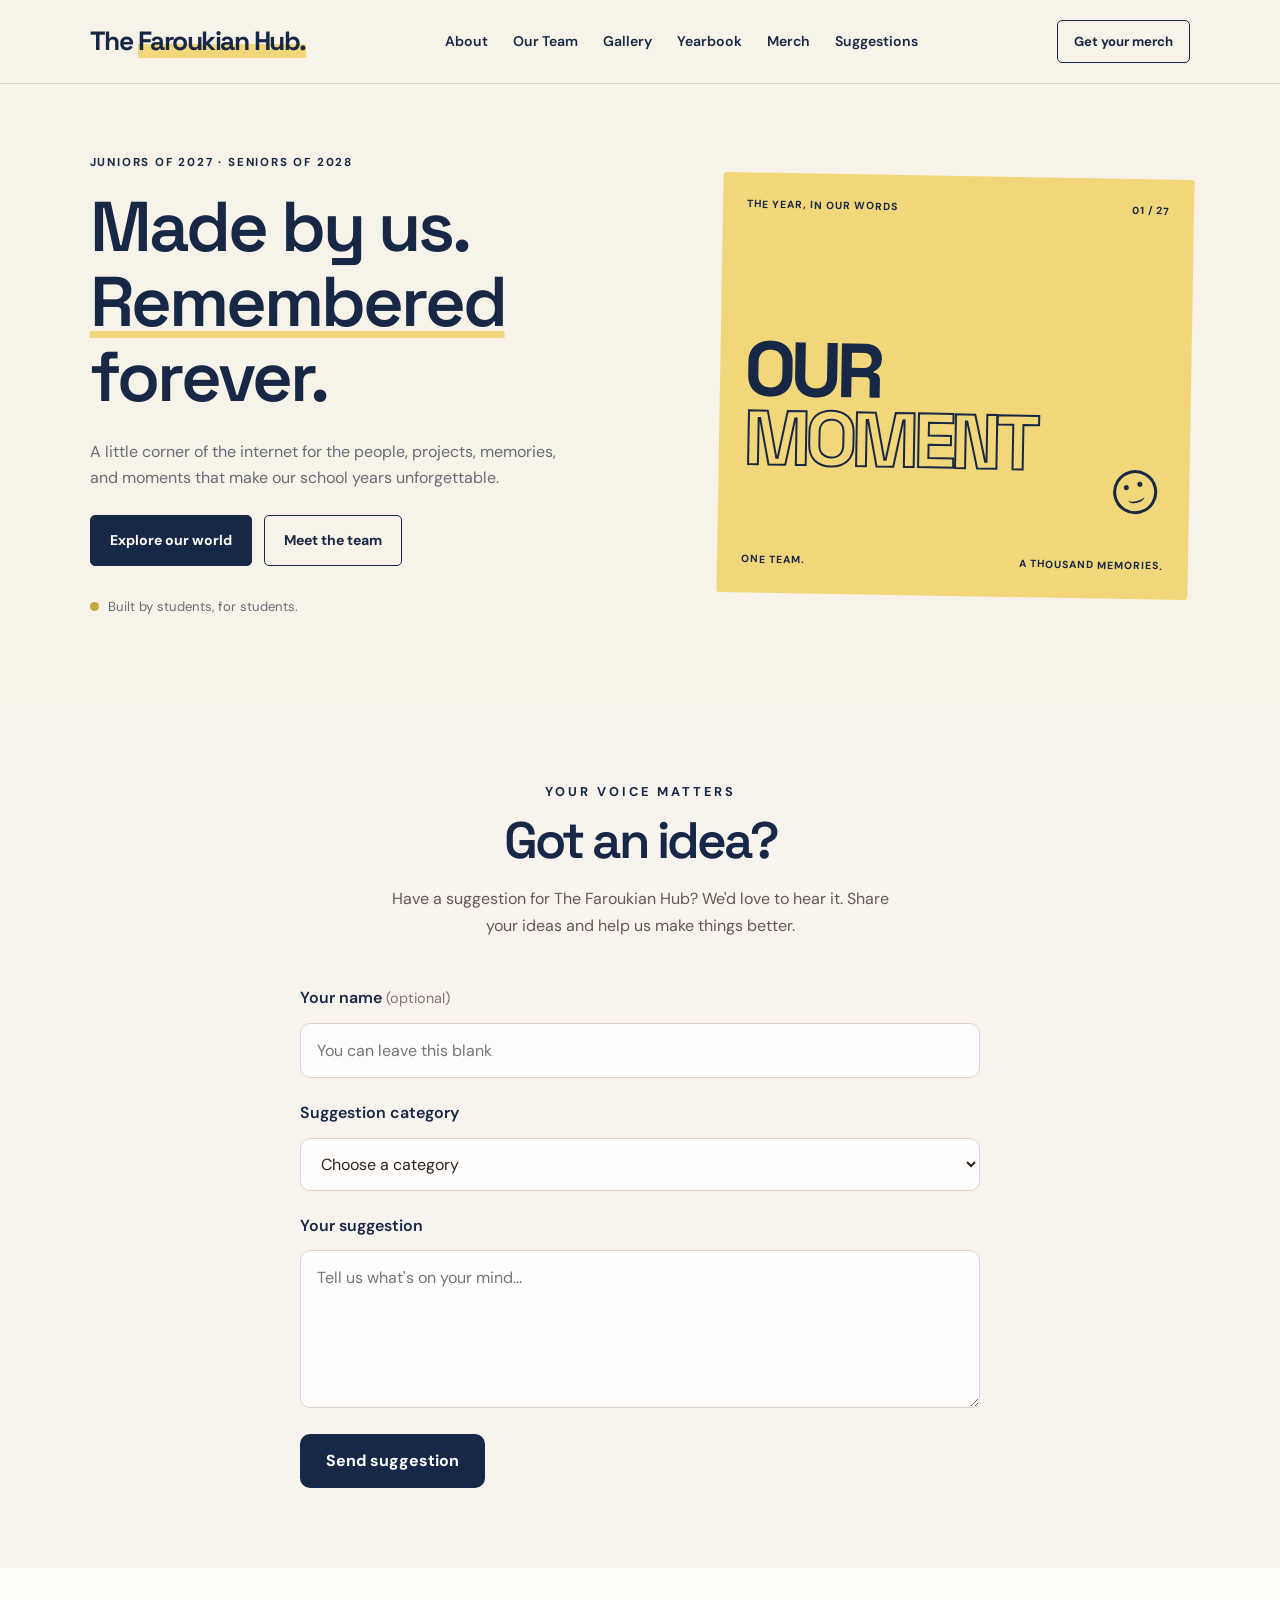
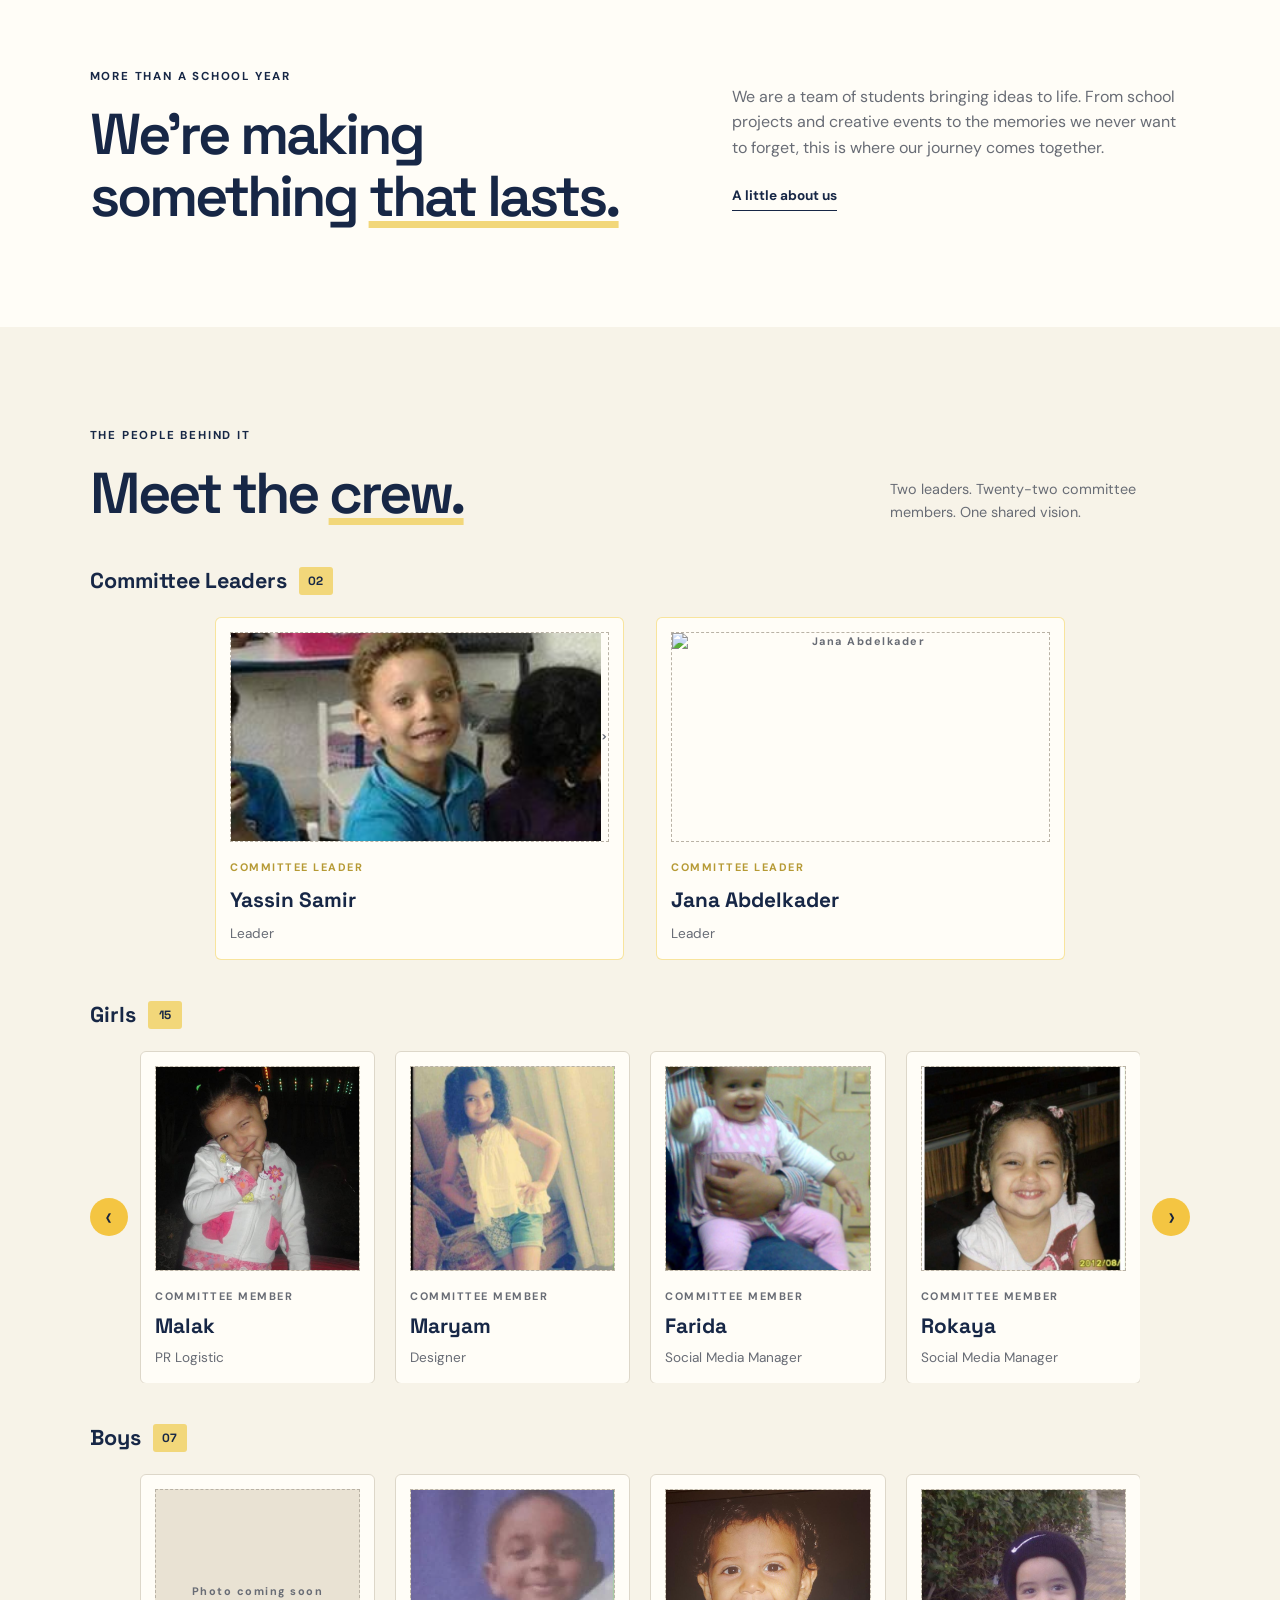
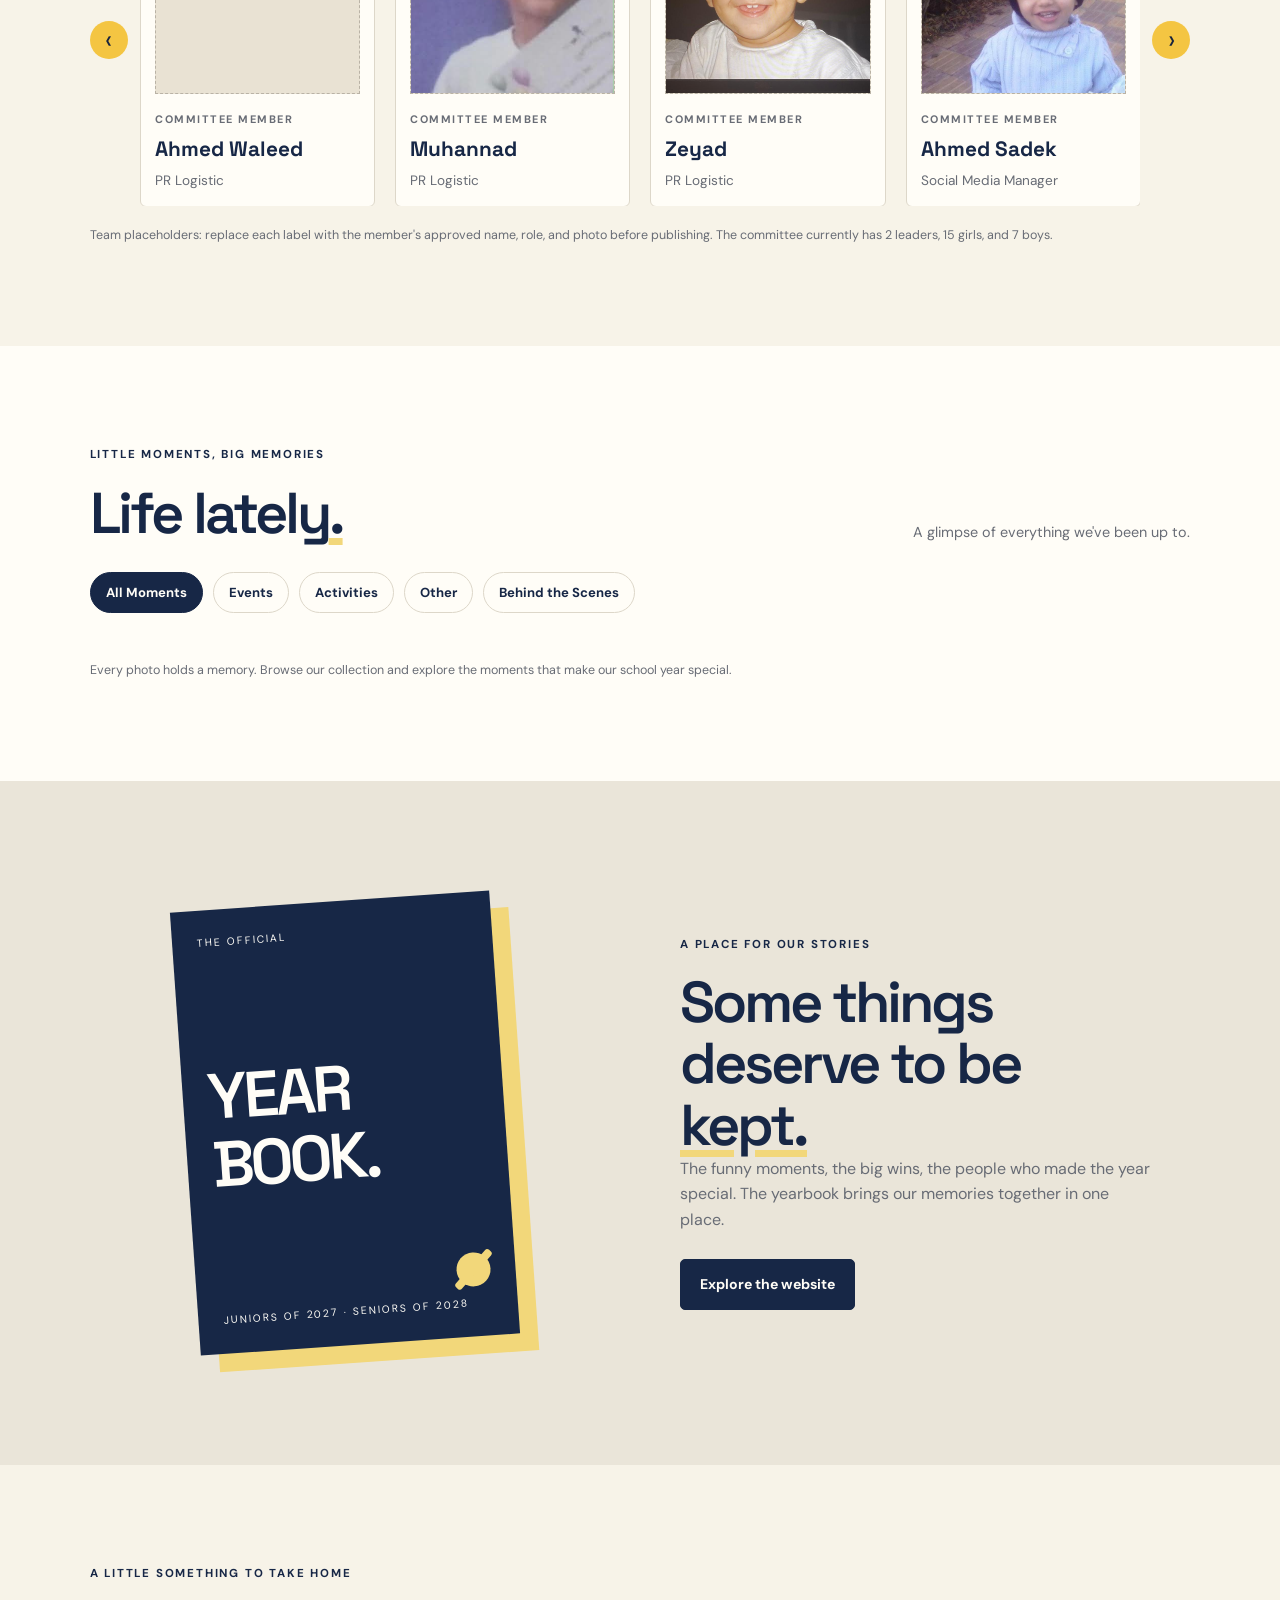
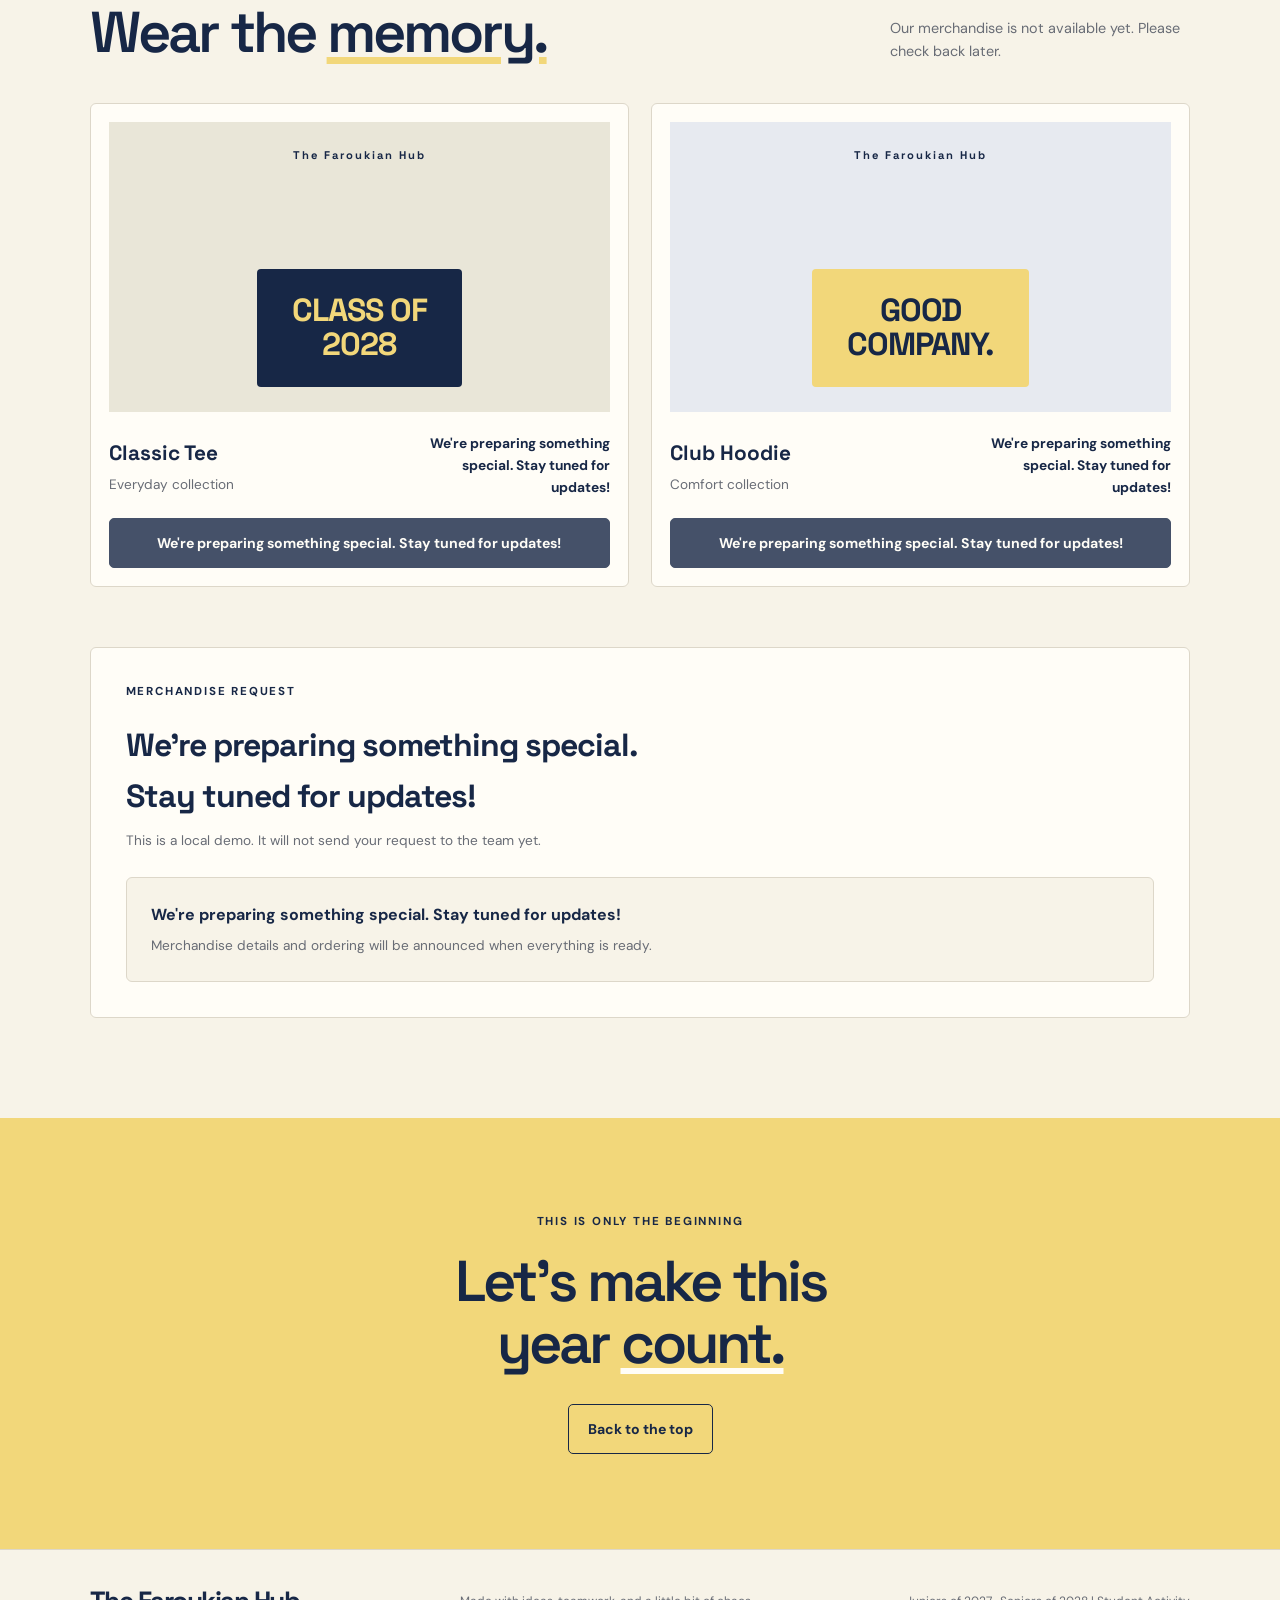
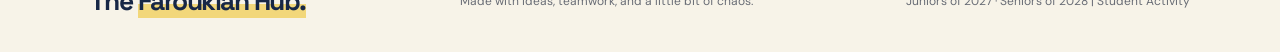
==== our-space-index MAIN.html @ a54803a2 "Fix image source path for committee leader photo" ====
<!DOCTYPE html>
<html lang="en">
<head>
	<meta charset="UTF-8">
	<meta name="viewport" content="width=device-width, initial-scale=1.0">
	<title>The Faroukian Hub | Student Activity</title>
	<link rel="stylesheet" href="our-space-style MAIN.css">
<script src="gallery-data.js" defer></script>
<script src="our-space-script MAIN.js" defer></script>
</head>

<body>
	<header class="navbar">
		<a href="#home" class="logo">The <span>Faroukian Hub.</span></a>

		
<nav>
    <a href="#about">About</a>
    <a href="#team">Our Team</a>
    <a href="#gallery">Gallery</a>
    <a href="#yearbook">Yearbook</a>
    <a href="#shop">Merch</a>
    <a href="#suggestions">Suggestions</a>
</nav>


		<a class="nav-cta" href="#shop">Get your merch</a>
	</header>

	<main>
		<section class="hero" id="home">
			<div class="hero-content">
				<p class="eyebrow">JUNIORS OF 2027 · SENIORS OF 2028 </p>

				<h1>Made by us.<br>
					<span>Remembered</span> forever.
				</h1>

				<p class="hero-description">
					A little corner of the internet for the people,
					projects, memories, and moments that make our
					school years unforgettable.
				</p>

				<div class="hero-buttons">
					<a class="button button-dark" href="#gallery">
						Explore our world
					</a>

					<a class="button button-light" href="#team">
						Meet the team
					</a>
				</div>

				<div class="hero-note">
					<span class="status-dot"></span>
					Built by students, for students.
				</div>
			</div>

			<div class="hero-art">
				<div class="art-topline">
					<span>THE YEAR, IN OUR WORDS</span>
					<span>01 / 27</span>
				</div>

				<div class="art-main">
					<span class="art-spark" aria-hidden="true"></span>
					<span class="art-word">OUR</span>
					<span class="art-word art-outline">MOMENT</span>
					<span class="art-smile" aria-hidden="true"></span>
				</div>

				<div class="art-bottom">
					<span>ONE TEAM.</span>
					<span>A THOUSAND MEMORIES.</span>
				</div>
			</div>
		</section>

		
<section id="suggestions" class="suggestions-section">
  <div class="suggestions-container">
    <p class="section-eyebrow">YOUR VOICE MATTERS</p>
    <h2>Got an idea?</h2>
    <p class="suggestions-intro">
      Have a suggestion for The Faroukian Hub? We'd love to hear it.
      Share your ideas and help us make things better.
    </p>

    <form action="https://formspree.io/f/meaaopaq" method="POST">
      <label for="suggestion-name">Your name <span>(optional)</span></label>
      <input
        type="text"
        id="suggestion-name"
        name="name"
        placeholder="You can leave this blank"
      >

      <label for="suggestion-category">Suggestion category</label>
      <select id="suggestion-category" name="category" required>
        <option value="" disabled selected>Choose a category</option>
        <option value="Events">Events</option>
        <option value="Activities">Activities</option>
        <option value="Website">Website</option>
        <option value="Merchandise">Merchandise</option>
        <option value="Other">Other ideas</option>
      </select>

      <label for="suggestion-message">Your suggestion</label>
      <textarea
        id="suggestion-message"
        name="suggestion"
        rows="5"
        placeholder="Tell us what's on your mind..."
        required
      ></textarea>

      <button type="submit">Send suggestion</button>
    </form>
  </div>
</section>


		<section class="intro section-pad" id="about">
			<div>
				<p class="eyebrow">MORE THAN A SCHOOL YEAR</p>
				<h2>We're making<br>something <span>that lasts.</span></h2>
			</div>

			<div class="intro-copy">
				<p>
					We are a team of students bringing ideas to life.
					From school projects and creative events to the
					memories we never want to forget, this is where
					our journey comes together.
				</p>

				<a class="text-link" href="#team">A little about us</a>
			</div>
		</section>

		<section class="team section-pad" id="team">
			<div class="section-heading">
				<div>
					<p class="eyebrow">THE PEOPLE BEHIND IT</p>
					<h2>Meet the <span>crew.</span></h2>
				</div>
				<p class="section-description">Two leaders. Twenty-two committee members. One shared vision.</p>
			</div>

			<div class="team-group">
				<h3 class="team-group-title">Committee Leaders <span>02</span></h3>
				<div class="team-grid leaders-grid">
				
<article class="team-card leader-card">
    <div class="member-photo">
        <img
            
    src="committee%20team%20pics/WhatsApp%20Image%202026-11-11%20at%204.40.19%20PM%20(5).jpeg"
    alt="Yassin Samir"
>
        >
    </div>
    <p class="card-tag">COMMITTEE LEADER</p>
    <h3>Yassin Samir</h3>
    <p class="muted">Leader</p>
</article>

				
<article class="team-card leader-card">
    <div class="member-photo">
        <img
        src="committee%20team%20pics/WhatsApp%20Image%202026-10-21%20at%208.36.59%20PM.jpeg" 
            alt="Jana Abdelkader"
        >
    </div>
    <p class="card-tag">COMMITTEE LEADER</p>
    <h3>Jana Abdelkader</h3>
    <p class="muted">Leader</p>
</article>

				</div>
			</div>

			<div class="team-group">
				<h3 class="team-group-title">Girls <span>15</span></h3>
				<div class="member-carousel" data-carousel="girls">
    <button class="carousel-arrow carousel-prev" type="button" aria-label="Previous girls">‹</button>
    <div class="carousel-viewport">
        <div class="team-grid members-grid carousel-track">
    

			
<article class="team-card member-card">
    <div class="member-photo">
        <img src="committee%20team%20pics/WhatsApp%20Image%202026-11-11%20at%204.40.17%20PM%20(3).jpeg" alt="Malak">
    </div>
    <p class="card-tag">COMMITTEE MEMBER</p>
    <h3>Malak</h3>
    <p class="muted">PR Logistic</p>
</article>

<article class="team-card member-card">
    <div class="member-photo">
        <img src="committee%20team%20pics/WhatsApp%20Image%202026-11-11%20at%204.40.18%20PM%20(3).jpeg" alt="Maryam">
    </div>
    <p class="card-tag">COMMITTEE MEMBER</p>
    <h3>Maryam</h3>
    <p class="muted">Designer</p>
</article>

<article class="team-card member-card">
    <div class="member-photo">
        <img src="committee%20team%20pics/WhatsApp%20Image%202026-11-11%20at%204.40.19%20PM%20(3).jpeg" alt="Farida">
    </div>
    <p class="card-tag">COMMITTEE MEMBER</p>
    <h3>Farida</h3>
    <p class="muted">Social Media Manager</p>
</article>

<article class="team-card member-card">
    <div class="member-photo">
        <img src="committee%20team%20pics/WhatsApp%20Image%202026-11-11%20at%204.40.17%20PM.jpeg" alt="Rokaya">
    </div>
    <p class="card-tag">COMMITTEE MEMBER</p>
    <h3>Rokaya</h3>
    <p class="muted">Social Media Manager</p>
</article>

<article class="team-card member-card">
    <div class="member-photo">
        <img src="committee%20team%20pics/WhatsApp%20Image%202026-11-11%20at%204.40.18%20PM%20(5).jpeg" alt="Haya">
    </div>
    <p class="card-tag">COMMITTEE MEMBER</p>
    <h3>Haya</h3>
    <p class="muted">PR Logistic</p>
</article>

<article class="team-card member-card">
    <div class="member-photo">
        <img src="committee%20team%20pics/WhatsApp%20Image%202026-11-11%20at%204.40.18%20PM%20(2).jpeg" alt="Salma">
    </div>
    <p class="card-tag">COMMITTEE MEMBER</p>
    <h3>Salma</h3>
    <p class="muted">Designer</p>
</article>

<article class="team-card member-card">
    <div class="member-photo">
        <img src="committee%20team%20pics/WhatsApp%20Image%202026-11-11%20at%204.40.20%20PM%20(1).jpeg" alt="Mariam Adel">
    </div>
    <p class="card-tag">COMMITTEE MEMBER</p>
    <h3>Mariam Adel</h3>
    <p class="muted">Financial Accountant</p>
</article>

<article class="team-card member-card">
    <div class="member-photo">
        <img src="committee%20team%20pics/WhatsApp%20Image%202026-11-11%20at%204.40.19%20PM%20(2).jpeg" alt="Habiba">
    </div>
    <p class="card-tag">COMMITTEE MEMBER</p>
    <h3>Habiba</h3>
    <p class="muted">Financial Accountant</p>
</article>

<article class="team-card member-card">
    <div class="member-photo">
        <img src="committee%20team%20pics/WhatsApp%20Image%202026-11-11%20at%204.40.19%20PM%20(1).jpeg" alt="Solaf">
    </div>
    <p class="card-tag">COMMITTEE MEMBER</p>
    <h3>Solaf</h3>
    <p class="muted">Financial Accountant</p>
</article>

<article class="team-card member-card">
    <div class="member-photo">
        <img src="committee%20team%20pics/WhatsApp%20Image%202026-11-11%20at%204.40.19%20PM.jpeg" alt="Fayrouz">
    </div>
    <p class="card-tag">COMMITTEE MEMBER</p>
    <h3>Fayrouz</h3>
    <p class="muted">Social Media Manager</p>
</article>

<article class="team-card member-card">
    <div class="member-photo">
        <img src="committee%20team%20pics/WhatsApp%20Image%202026-11-11%20at%204.40.19%20PM%20(4).jpeg" alt="Lujy">
    </div>
    <p class="card-tag">COMMITTEE MEMBER</p>
    <h3>Lujy</h3>
    <p class="muted">Social Media Manager</p>
</article>

<article class="team-card member-card">
    <div class="member-photo">
        <img src="committee%20team%20pics/WhatsApp%20Image%202026-11-11%20at%204.40.20%20PM.jpeg" alt="Yomna">
    </div>
    <p class="card-tag">COMMITTEE MEMBER</p>
    <h3>Yomna</h3>
    <p class="muted">Designer</p>
</article>

<article class="team-card member-card">
    <div class="member-photo">
        <img src="committee%20team%20pics/WhatsApp%20Image%202026-11-11%20at%204.40.17%20PM%20(1).jpeg" alt="Sofia">
    </div>
    <p class="card-tag">COMMITTEE MEMBER</p>
    <h3>Sofia</h3>
    <p class="muted">Designer</p>
</article>

<article class="team-card member-card">
    <div class="member-photo">
        <img src="committee%20team%20pics/WhatsApp%20Image%202026-11-11%20at%204.40.17%20PM%20(2).jpeg" alt="Hana">
    </div>
    <p class="card-tag">COMMITTEE MEMBER</p>
    <h3>Hana</h3>
    <p class="muted">Social Media Manager</p>
</article>

<article class="team-card member-card">
    <div class="member-photo">
        <img src="committee%20team%20pics/WhatsApp%20Image%202026-11-11%20at%204.40.18%20PM%20(1).jpeg" alt="Arwa">
    </div>
    <p class="card-tag">COMMITTEE MEMBER</p>
    <h3>Arwa</h3>
    <p class="muted">Designer</p>
</article>

			 </div>
    </div>
    <button class="carousel-arrow carousel-next" type="button" aria-label="Next girls">›</button>
</div>
</div>

			<div class="team-group">
				<h3 class="team-group-title">Boys <span>07</span></h3>
				<div class="member-carousel" data-carousel="boys">
    <button class="carousel-arrow carousel-prev" type="button" aria-label="Previous boys">‹</button>
    <div class="carousel-viewport">
        <div class="team-grid members-grid carousel-track">
				
<article class="team-card member-card">
    <div class="member-photo">
        <div class="photo-placeholder">Photo coming soon</div>
    </div>
    <p class="card-tag">COMMITTEE MEMBER</p>
    <h3>Ahmed Waleed</h3>
    <p class="muted">PR Logistic</p>
</article>

<article class="team-card member-card">
    <div class="member-photo">
        <img src="committee%20team%20pics/WhatsApp%20Image%202026-11-11%20at%206.00.17%20PM.jpeg" alt="Muhannad">
    </div>
    <p class="card-tag">COMMITTEE MEMBER</p>
    <h3>Muhannad</h3>
    <p class="muted">PR Logistic</p>
</article>

<article class="team-card member-card">
    <div class="member-photo">
        <img src="committee%20team%20pics/WhatsApp%20Image%202026-11-11%20at%204.40.18%20PM%20(4).jpeg" alt="Zeyad">
    </div>
    <p class="card-tag">COMMITTEE MEMBER</p>
    <h3>Zeyad</h3>
    <p class="muted">PR Logistic</p>
</article>

<article class="team-card member-card">
    <div class="member-photo">
        <img src="committee%20team%20pics/WhatsApp%20Image%202026-11-11%20at%205.51.34%20PM.jpeg" alt="Ahmed Sadek">
    </div>
    <p class="card-tag">COMMITTEE MEMBER</p>
    <h3>Ahmed Sadek</h3>
    <p class="muted">Social Media Manager</p>
</article>

<article class="team-card member-card">
    <div class="member-photo">
        <img src="committee%20team%20pics/WhatsApp%20Image%202026-11-11%20at%204.40.18%20PM.jpeg" alt="Amr">
    </div>
    <p class="card-tag">COMMITTEE MEMBER</p>
    <h3>Amr</h3>
    <p class="muted">Financial Accountant</p>
</article>

<article class="team-card member-card">
    <div class="member-photo">
        <img src="committee%20team%20pics/WhatsApp%20Image%202026-11-11%20at%204.40.17%20PM%20(4).jpeg" alt="Adam">
    </div>
    <p class="card-tag">COMMITTEE MEMBER</p>
    <h3>Adam</h3>
    <p class="muted">Social Media Manager</p>
</article>

<article class="team-card member-card">
    <div class="member-photo">
        <img src="committee%20team%20pics/WhatsApp%20Image%202026-11-11%20at%206.10.45%20PM.jpeg" alt="Kareem"> 

	</div>
    <p class="card-tag">COMMITTEE MEMBER</p>
    <h3>Kareem</h3>
    <p class="muted">Financial Accountant</p>
</article>

				        </div>
    </div>
    <button class="carousel-arrow carousel-next" type="button" aria-label="Next boys">›</button>
</div>
</div>

			<p class="demo-note">Team placeholders: replace each label with the member's approved name, role, and photo before publishing. The committee currently has 2 leaders, 15 girls, and 7 boys.</p>
		</section>

		<section class="gallery section-pad" id="gallery">
			<div class="section-heading">
				<div>
					<p class="eyebrow">LITTLE MOMENTS, BIG MEMORIES</p>
					<h2>Life lately<span>.</span></h2>
				</div>
				<p class="section-description">
					A glimpse of everything we've been up to.
				</p>
			</div>

			
<div class="gallery-filters" role="group" aria-label="Filter gallery by category">
    <button class="gallery-filter is-active" type="button" data-filter="all" aria-pressed="true">All Moments</button>
    <button class="gallery-filter" type="button" data-filter="events" aria-pressed="false">Events</button>
    <button class="gallery-filter" type="button" data-filter="activities" aria-pressed="false">Activities</button>
    <button class="gallery-filter" type="button" data-filter="other" aria-pressed="false">Other</button>
    <button class="gallery-filter" type="button" data-filter="behind-the-scenes" aria-pressed="false">Behind the Scenes</button>
</div>


			<div class="gallery-grid" id="gallery-grid" aria-live="polite"></div>
			<p class="gallery-empty" id="gallery-empty" hidden>No moments in this category yet. Check back soon.</p>

			<p class="demo-note">
    Every photo holds a memory. Browse our collection and explore the moments that make our school year special.
</p>
		</section>

		<dialog class="photo-viewer" id="photo-viewer" aria-label="Gallery photo viewer">
			<div class="viewer-topbar">
				<p class="viewer-counter" id="viewer-counter">01 / 219</p>
				<button class="viewer-close" id="viewer-close" type="button" aria-label="Close photo viewer">Close</button>
			</div>
			<div class="viewer-stage" id="viewer-stage">
				<img class="viewer-image" id="viewer-image" alt="" hidden>
				<div class="viewer-art" id="viewer-art" aria-hidden="true"></div>
			</div>
			<div class="viewer-bottom">
				<div>
					<p class="viewer-category" id="viewer-category">EVENTS</p>
					<h3 id="viewer-title">The beginning</h3>
					<p id="viewer-caption">Imported photo collection.</p>
				</div>
				<div class="viewer-navigation">
					<button class="viewer-nav" id="viewer-prev" type="button" aria-label="Previous photo">Previous</button>
					<button class="viewer-nav" id="viewer-next" type="button" aria-label="Next photo">Next</button>
				</div>
			</div>
		</dialog>

		<section class="yearbook section-pad" id="yearbook">
			<div class="yearbook-art">
				<div class="yearbook-cover">
					<p>THE OFFICIAL</p>
					<h3>YEAR<br>BOOK.</h3>
					<span>JUNIORS OF 2027 · SENIORS OF 2028</span>
					<div class="cover-star" aria-hidden="true"></div>
				</div>
			</div>

			<div class="yearbook-copy">
				<p class="eyebrow">A PLACE FOR OUR STORIES</p>
				<h2>Some things<br>deserve to be <span>kept.</span></h2>
				<p>
					The funny moments, the big wins, the people who
					made the year special. The yearbook brings our
					memories together in one place.
				</p>
				<a class="button button-dark" href="#shop">
					Explore the website
				</a>
			</div>
		</section>

		<section class="shop section-pad" id="shop">
			<div class="section-heading">
				<div>
					<p class="eyebrow">A LITTLE SOMETHING TO TAKE HOME</p>
					<h2>Wear the <span>memory.</span></h2>
				</div>
				<p class="section-description">
					Our merchandise is not available yet. Please check back later.
				</p>
			</div>

			<div class="product-grid">
				<article class="product-card">
					<div class="product-art product-shirt">
						<span>The Faroukian Hub</span>
						<p>CLASS OF<br>2028</p>
					</div>
					<div class="product-info">
						<div>
							<h3>Classic Tee</h3>
							<p class="muted">Everyday collection</p>
						</div>
						<span class="product-price">We're preparing something special. Stay tuned for updates!</span>
					</div>
					<button class="button button-dark product-button"
						disabled aria-disabled="true" data-product="Classic Tee">
						We're preparing something special. Stay tuned for updates!
					</button>
				</article>

				<article class="product-card">
					<div class="product-art product-hoodie">
						<span>The Faroukian Hub</span>
						<p>GOOD<br>COMPANY.</p>
					</div>
					<div class="product-info">
						<div>
							<h3>Club Hoodie</h3>
							<p class="muted">Comfort collection</p>
						</div>
						<span class="product-price">We're preparing something special. Stay tuned for updates!</span>
					</div>
					<button class="button button-dark product-button"
						disabled aria-disabled="true" data-product="Club Hoodie">
						We're preparing something special. Stay tuned for updates!
					</button>
				</article>
			</div>

			<div class="order-panel" id="order-panel">
				<div class="order-heading">
					<p class="eyebrow">MERCHANDISE REQUEST</p>
					<h3>We're preparing something special. Stay tuned for updates!</h3>
					<p class="muted">
						This is a local demo. It will not send your
						request to the team yet.
					</p>
				</div>

				<div class="merch-pending-message" role="status">
					<p>We're preparing something special. Stay tuned for updates!</p>
					<p class="muted">Merchandise details and ordering will be announced when everything is ready.</p>
				</div>
			</div>
		</section>



		<section class="closing">
			<p class="eyebrow">THIS IS ONLY THE BEGINNING</p>
			<h2>Let's make this<br>year <span>count.</span></h2>
			<a class="button button-light" href="#home">
				Back to the top
			</a>
		</section>
	</main>

	<footer class="footer">
		
	<a href="#home" class="logo">The <span>Faroukian Hub.</span></a>
		<p>Made with ideas, teamwork, and a little bit of chaos.</p>
		<p>Juniors of 2027 · Seniors of 2028 | Student Activity</p>
	

	</footer>
</body>
</html>
---- our-space-style MAIN.css ----
@import url('https://fonts.googleapis.com/css2?family=DM+Sans:wght@400;500;600;700&family=Space+Grotesk:wght@400;500;600;700&display=swap');

:root {
    --ink: #172746;
    --paper: #F7F3E8;
    --yellow: #F2D77A;
    --muted: #686C75;
    --line: #DDD7C9;
    --white: #FFFDF7;
}

* {
    box-sizing: border-box;
    margin: 0;
    padding: 0;
}

html {
    scroll-behavior: smooth;
    scroll-padding-top: 90px;
}

body {
    background: var(--paper);
    color: var(--ink);
    font-family: "DM Sans", sans-serif;
    line-height: 1.6;
}

a {
    color: inherit;
    text-decoration: none;
}

button,
input,
select {
    font: inherit;
}

button,
a {
    -webkit-tap-highlight-color: transparent;
}

button:focus-visible,
a:focus-visible,
input:focus-visible,
select:focus-visible {
    outline: 3px solid var(--yellow);
    outline-offset: 4px;
}

/* NAVIGATION */

.navbar {
    min-height: 82px;
    padding: 20px 7%;
    display: flex;
    justify-content: space-between;
    align-items: center;
    gap: 28px;
    border-bottom: 1px solid var(--line);
    background: var(--paper);
}

.logo {
    font-family: "Space Grotesk", sans-serif;
    font-size: 1.65rem;
    font-weight: 700;
    letter-spacing: -1.5px;
    white-space: nowrap;
}

.logo span {
    color: var(--ink);
    background: linear-gradient(
        transparent 60%,
        var(--yellow) 60%
    );
}

.navbar nav {
    display: flex;
    align-items: center;
    justify-content: center;
    gap: 25px;
    flex-wrap: wrap;
}

.navbar nav a {
    font-size: 0.88rem;
    font-weight: 600;
    transition: opacity 0.2s ease;
}

.navbar nav a:hover,
.text-link:hover {
    opacity: 0.65;
}

.nav-cta {
    border: 1px solid var(--ink);
    padding: 10px 16px;
    border-radius: 5px;
    font-size: 0.82rem;
    font-weight: 700;
    white-space: nowrap;
    transition: background 0.2s ease;
}

.nav-cta:hover {
    background: var(--yellow);
}

/* REUSABLE BUTTONS */

.button {
    display: inline-flex;
    justify-content: center;
    align-items: center;
    border: 1px solid var(--ink);
    border-radius: 5px;
    padding: 13px 19px;
    cursor: pointer;
    font-size: 0.88rem;
    font-weight: 700;
    transition: transform 0.2s ease, background 0.2s ease;
}

.button:hover {
    transform: translateY(-3px);
}

.button-dark {
    background: var(--ink);
    color: var(--white);
}

.button-dark:hover {
    background: #263B60;
}

.button-light {
    background: transparent;
    color: var(--ink);
}

.button-light:hover {
    background: var(--yellow);
}

/* HERO SECTION */

.hero {
    padding: 70px 7% 85px;
    min-height: 580px;
    display: grid;
    grid-template-columns: 1.1fr 0.9fr;
    gap: 55px;
    align-items: center;
}

.eyebrow {
    font-size: 0.72rem;
    font-weight: 700;
    letter-spacing: 1.8px;
    margin-bottom: 18px;
}

.hero h1,
h2,
.yearbook-cover h3,
.closing h2 {
    font-family: "Space Grotesk", sans-serif;
    font-weight: 600;
    letter-spacing: -3px;
    line-height: 1.06;
}

.hero h1 {
    font-size: clamp(3rem, 5.5vw, 5.5rem);
    max-width: 650px;
}

.hero h1 span,
.intro h2 span,
.section-heading h2 span,
.yearbook-copy h2 span {
    color: var(--ink);
    text-decoration: underline;
    text-decoration-color: var(--yellow);
    text-decoration-thickness: 7px;
    text-underline-offset: 5px;
}

.hero-description {
    color: var(--muted);
    max-width: 480px;
    margin: 25px 0;
    font-size: 1rem;
}

.hero-buttons {
    display: flex;
    flex-wrap: wrap;
    gap: 12px;
}

.hero-note {
    display: flex;
    align-items: center;
    gap: 9px;
    margin-top: 30px;
    color: var(--muted);
    font-size: 0.82rem;
}

.status-dot {
    width: 9px;
    height: 9px;
    border-radius: 50%;
    background: #C6A83F;
}

/* DECORATIVE HERO ART */

.hero-art {
    background: var(--yellow);
    min-height: 420px;
    padding: 24px;
    display: flex;
    flex-direction: column;
    justify-content: space-between;
    transform: rotate(1deg);
    border-radius: 3px;
    overflow: hidden;
}

.art-topline,
.art-bottom {
    display: flex;
    justify-content: space-between;
    gap: 10px;
    font-size: 0.65rem;
    font-weight: 700;
    letter-spacing: 1px;
}

.art-main {
    position: relative;
    display: flex;
    flex-direction: column;
    align-items: flex-start;
    font-family: "Space Grotesk", sans-serif;
    font-weight: 700;
    font-size: clamp(3rem, 6vw, 5.7rem);
    letter-spacing: -6px;
    line-height: 0.9;
}

.art-outline {
    color: transparent;
    -webkit-text-stroke: 2px var(--ink);
}

.art-spark {
    width: 34px;
    height: 34px;
    align-self: flex-end;
    margin: 0 14px 8px 0;
    background: var(--yellow);
    border-radius: 50%;
    position: relative;
}

.art-spark::after {
    content: "";
    position: absolute;
    inset: -7px 13px;
    background: var(--yellow);
    border-radius: 3px;
    transform: rotate(45deg);
}

.art-smile {
    position: absolute;
    right: 8px;
    bottom: -35px;
    width: 44px;
    height: 44px;
    border: 3px solid var(--ink);
    border-radius: 50%;
    transform: rotate(-15deg);
}

.art-smile::before {
    content: "";
    position: absolute;
    left: 9px;
    top: 10px;
    width: 5px;
    height: 5px;
    background: var(--ink);
    border-radius: 50%;
    box-shadow: 14px 0 0 var(--ink);
}

.art-smile::after {
    content: "";
    position: absolute;
    left: 10px;
    bottom: 8px;
    width: 17px;
    height: 8px;
    border-bottom: 2px solid var(--ink);
    border-radius: 50%;
}

/* INTRODUCTION */

.section-pad {
    padding: 100px 7%;
}

.intro {
    background: var(--white);
    display: grid;
    grid-template-columns: 1fr 0.8fr;
    gap: 70px;
    align-items: center;
}

.intro h2,
.section-heading h2,
.yearbook-copy h2,
.closing h2 {
    font-size: clamp(2.5rem, 4.5vw, 4.2rem);
}

.intro-copy {
    max-width: 490px;
}

.intro-copy p,
.yearbook-copy > p:not(.eyebrow) {
    color: var(--muted);
    margin-bottom: 22px;
}

.text-link {
    display: inline-block;
    font-size: 0.85rem;
    font-weight: 700;
    border-bottom: 1px solid currentColor;
    padding-bottom: 3px;
}

/* TEAM */

.team,
.shop {
    background: var(--paper);
}

.section-heading {
    display: flex;
    justify-content: space-between;
    align-items: flex-end;
    gap: 30px;
    margin-bottom: 40px;
}

.section-description {
    max-width: 300px;
    color: var(--muted);
    font-size: 0.9rem;
}

.team-group {
    margin-top: 38px;
}

.team-group-title {
    display: flex;
    align-items: center;
    gap: 12px;
    margin: 0 0 18px;
    font-family: "Space Grotesk", sans-serif;
    font-size: 1.35rem;
}

.team-group-title span {
    display: inline-flex;
    align-items: center;
    justify-content: center;
    min-width: 34px;
    height: 28px;
    padding: 0 8px;
    background: var(--yellow);
    border-radius: 3px;
    font: 700 0.75rem "Space Grotesk", sans-serif;
    letter-spacing: 0;
}

.team-grid {
    display: grid;
    grid-template-columns: repeat(4, minmax(0, 1fr));
    gap: 16px;
}

.leaders-grid {
    grid-template-columns: repeat(2, minmax(0, 1fr));
    max-width: 720px;
}

.team-card {
    min-width: 0;
    padding: 14px;
    background: var(--white);
    border: 1px solid var(--line);
    border-radius: 6px;
}

.member-photo {
    min-height: 165px;
    display: flex;
    align-items: center;
    justify-content: center;
    margin-bottom: 17px;
    overflow: hidden;
    background: #E9E2D3;
    border: 1px dashed #B9B2A5;
    color: var(--muted);
    text-align: center;
    font-size: 0.68rem;
    font-weight: 700;
    letter-spacing: 1.5px;
}

.leader-card .member-photo {
    min-height: 210px;
    height: 210px;
    background: transparent;
    overflow: hidden;
    padding: 0;
}

.leader-card .member-photo img {
    width: 100%;
    height: 100%;
    object-fit: cover;
    display: block;
    border: none;
}

.member-photo span {
    padding: 8px;
}

.card-tag {
    font-size: 0.68rem;
    letter-spacing: 1.5px;
    font-weight: 700;
    color: var(--muted);
}

.team-card h3,
.product-info h3 {
    font-family: "Space Grotesk", sans-serif;
    font-size: 1.3rem;
    margin: 4px 0;
}

.muted {
    color: var(--muted);
    font-size: 0.85rem;
}

.team-card .text-link {
    margin-top: 18px;
}

.demo-note {
    color: var(--muted);
    font-size: 0.78rem;
    margin-top: 20px;
}

/* GALLERY */

.gallery {
    background: var(--white);
}

.gallery-grid {
    display: grid;
    grid-template-columns: 1.1fr 1fr 1fr;
    gap: 20px;
    align-items: start;
}

.gallery-card {
    min-width: 0;
}

.gallery-art {
    min-height: 260px;
    padding: 25px;
    display: flex;
    flex-direction: column;
    justify-content: space-between;
    font-family: "Space Grotesk", sans-serif;
    font-weight: 700;
    font-size: 2rem;
    line-height: 1.05;
    overflow: hidden;
}

.gallery-tall .gallery-art {
    min-height: 340px;
}

.gallery-art-one {
    background: var(--yellow);
}

.gallery-art-one > span {
    align-self: flex-end;
    font-size: 4rem;
}

.gallery-art-two {
    background: #E9E2D3;
    position: relative;
}

.gallery-star {
    align-self: flex-end;
    font-size: 4rem;
}

.gallery-art-three {
    background: #DCE3ED;
    flex-direction: row;
    align-items: flex-end;
    gap: 12px;
}

.gallery-big {
    font-size: 5rem;
}

.gallery-caption {
    display: flex;
    justify-content: space-between;
    gap: 10px;
    margin-top: 13px;
    font-size: 0.69rem;
    font-weight: 700;
    letter-spacing: 0.5px;
}

/* YEARBOOK */

.yearbook {
    background: #EAE5D9;
    display: grid;
    grid-template-columns: 1fr 1fr;
    align-items: center;
    gap: 80px;
}

.yearbook-art {
    display: flex;
    justify-content: center;
    padding: 20px;
}

.yearbook-cover {
    width: min(100%, 320px);
    aspect-ratio: 0.72;
    background: var(--ink);
    color: var(--white);
    padding: 25px;
    display: flex;
    flex-direction: column;
    justify-content: space-between;
    position: relative;
    box-shadow: 18px 18px 0 var(--yellow);
    transform: rotate(-4deg);
}

.yearbook-cover > p,
.yearbook-cover > span {
    font-size: 0.65rem;
    letter-spacing: 2px;
}

.yearbook-cover h3 {
    font-size: 4rem;
    letter-spacing: -4px;
}

.cover-star {
    position: absolute;
    right: 25px;
    bottom: 50px;
    width: 34px;
    height: 34px;
    background: var(--yellow);
    border-radius: 50%;
}

.cover-star::after {
    content: "";
    position: absolute;
    inset: -8px 13px;
    background: var(--yellow);
    border-radius: 3px;
    transform: rotate(45deg);
}

.yearbook-copy {
    max-width: 470px;
}

.yearbook-copy .button {
    margin-top: 5px;
}

/* MERCHANDISE */

.product-grid {
    display: grid;
    grid-template-columns: repeat(2, minmax(0, 1fr));
    gap: 22px;
}

.product-card {
    padding: 18px;
    border: 1px solid var(--line);
    border-radius: 6px;
    background: var(--white);
}

.product-art {
    min-height: 290px;
    padding: 25px;
    display: flex;
    flex-direction: column;
    justify-content: space-between;
    align-items: center;
    text-align: center;
    font-family: "Space Grotesk", sans-serif;
    font-weight: 700;
    font-size: 0.7rem;
    letter-spacing: 2px;
}

.product-art p {
    font-size: 2rem;
    letter-spacing: -1px;
    line-height: 1.05;
}

.product-shirt {
    background: #E9E6D8;
}

.product-hoodie {
    background: #E7EAF0;
}

.product-shirt p {
    background: var(--ink);
    color: var(--yellow);
    padding: 25px 35px;
    border-radius: 4px;
}

.product-hoodie p {
    background: var(--yellow);
    color: var(--ink);
    padding: 25px 35px;
    border-radius: 4px;
}

.product-info {
    display: flex;
    justify-content: space-between;
    gap: 15px;
    align-items: center;
    padding: 20px 0;
}

.product-price {
    font-weight: 700;
    white-space: nowrap;
}

.product-button {
    width: 100%;
}

/* ORDER FORM */

.order-panel {
    margin-top: 60px;
    padding: 35px;
    background: var(--white);
    border: 1px solid var(--line);
    border-radius: 6px;
}

.order-heading {
    max-width: 540px;
    margin-bottom: 25px;
}

.order-heading h3 {
    font-family: "Space Grotesk", sans-serif;
    font-size: 2rem;
    letter-spacing: -1px;
    margin-bottom: 8px;
}

#order-form {
    display: grid;
    grid-template-columns: 1fr 1fr;
    gap: 22px;
}

.form-row {
    display: flex;
    flex-direction: column;
    gap: 7px;
}

.form-row label {
    font-size: 0.85rem;
    font-weight: 700;
}

.form-row input,
.form-row select {
    width: 100%;
    padding: 13px;
    background: var(--paper);
    border: 1px solid var(--line);
    border-radius: 4px;
    color: var(--ink);
}

.form-row input:focus,
.form-row select:focus {
    border-color: var(--ink);
}

.submit-button {
    align-self: end;
}

.form-feedback {
    align-self: center;
    color: #52602B;
    font-size: 0.9rem;
    font-weight: 600;
}

/* CLOSING SECTION */

.closing {
    background: var(--yellow);
    text-align: center;
    padding: 95px 20px;
}

.closing .eyebrow {
    margin-bottom: 20px;
}

.closing h2 {
    margin-bottom: 30px;
}

.closing h2 span {
    color: var(--ink);
    text-decoration: underline;
    text-decoration-color: var(--white);
    text-decoration-thickness: 6px;
    text-underline-offset: 5px;
}

/* FOOTER */

.footer {
    padding: 30px 7%;
    display: flex;
    justify-content: space-between;
    align-items: center;
    gap: 20px;
    flex-wrap: wrap;
    border-top: 1px solid var(--line);
    background: var(--paper);
}

.footer p {
    font-size: 0.75rem;
    color: var(--muted);
}

/* TABLETS */

@media (max-width: 1000px) {
    .navbar {
        flex-wrap: wrap;
    }

    .navbar nav {
        order: 3;
        width: 100%;
        justify-content: flex-start;
    }

    .hero {
        grid-template-columns: 1fr 0.85fr;
        gap: 30px;
    }

    .art-main {
        font-size: 4rem;
    }

    .section-pad {
        padding: 75px 5%;
    }
}

/* PHONES */

@media (max-width: 700px) {
    .navbar {
        padding: 18px 5%;
    }

    .navbar nav {
        gap: 14px;
    }

    .navbar nav a {
        font-size: 0.78rem;
    }

    .nav-cta {
        display: none;
    }

    .hero,
    .intro,
    .yearbook {
        grid-template-columns: 1fr;
    }

    .hero {
        padding: 55px 5%;
    }

    .hero h1 {
        font-size: 3.5rem;
    }

    .hero-art {
        min-height: 340px;
    }

    .art-main {
        font-size: 4.2rem;
    }

    .section-pad {
        padding: 65px 5%;
    }

    .intro {
        gap: 25px;
    }

    .section-heading {
        align-items: flex-start;
        flex-direction: column;
        gap: 15px;
    }

    .team-grid,
    .leaders-grid {
        grid-template-columns: repeat(2, minmax(0, 1fr));
    }

    .member-photo {
        min-height: 135px;
    }

    .leader-card .member-photo {
        min-height: 165px;
    }

    .gallery-grid {
        grid-template-columns: 1fr 1fr;
    }

    .gallery-tall {
        grid-column: 1 / -1;
    }

    .gallery-tall .gallery-art {
        min-height: 300px;
    }

    .gallery-art {
        min-height: 230px;
        padding: 18px;
        font-size: 1.6rem;
    }

    .yearbook {
        gap: 40px;
    }

    .product-grid {
        grid-template-columns: 1fr;
    }

    .order-panel {
        padding: 22px;
    }

    #order-form {
        grid-template-columns: 1fr;
    }

    .footer {
        flex-direction: column;
        align-items: flex-start;
    }
}

/* SMALL PHONES */

@media (max-width: 400px) {
    .hero h1 {
        font-size: 2.9rem;
    }

    .art-main {
        font-size: 3.3rem;
    }

    .art-bottom {
        font-size: 0.55rem;
    }

    .gallery-grid {
        grid-template-columns: 1fr;
    }

    .gallery-tall {
        grid-column: auto;
    }
}


/* INTERACTIVE GALLERY */
.gallery-filters {
	display: flex; flex-wrap: wrap; gap: 10px; margin: -12px 0 28px;
}
.gallery-filter {
	border: 1px solid var(--line); border-radius: 999px; padding: 9px 15px;
	background: transparent; color: var(--ink); cursor: pointer;
	font-size: 0.82rem; font-weight: 700;
	transition: background 0.2s ease, border-color 0.2s ease, transform 0.2s ease;
}
.gallery-filter:hover { transform: translateY(-2px); border-color: var(--ink); }
.gallery-filter.is-active { background: var(--ink); border-color: var(--ink); color: var(--white); }
.gallery-open {
	display: block; width: 100%; border: 0; padding: 0; background: transparent;
	color: inherit; text-align: left; cursor: zoom-in;
}
.gallery-open:focus-visible, .gallery-filter:focus-visible,
.viewer-close:focus-visible, .viewer-nav:focus-visible {
	outline: 3px solid #C6A83F; outline-offset: 4px;
}
.gallery-open .gallery-art { transition: transform 0.25s ease, filter 0.25s ease; }
.gallery-open:hover .gallery-art { transform: scale(0.985); filter: saturate(1.08); }
.gallery-art, .gallery-art > p { white-space: pre-line; }
.gallery-art-message { max-width: 100%; }
.gallery-photo {
	display: block; width: 100%; height: 340px; object-fit: cover; background: #E9E2D3;
}
.gallery-tall .gallery-photo { height: 420px; }
.gallery-caption-arrow { font-size: 1rem; transition: transform 0.2s ease; }
.gallery-open:hover + .gallery-caption .gallery-caption-arrow { transform: translate(2px, -2px); }
.gallery-empty { margin-top: 22px; color: var(--muted); }

.photo-viewer {
	width: min(900px, calc(100% - 32px)); max-width: none;
	max-height: min(92vh, 900px); margin: auto; padding: clamp(18px, 3vw, 30px);
	border: 1px solid rgba(23, 39, 70, 0.15); border-radius: 8px;
	background: var(--white); color: var(--ink);
	box-shadow: 0 24px 90px rgba(10, 20, 40, 0.28); overflow: auto;
}
.photo-viewer::backdrop { background: rgba(14, 25, 44, 0.78); backdrop-filter: blur(4px); }
.photo-viewer[open] { animation: viewer-enter 0.18s ease-out; }
@keyframes viewer-enter {
	from { opacity: 0; transform: translateY(8px) scale(0.99); }
	to { opacity: 1; transform: translateY(0) scale(1); }
}
.viewer-topbar, .viewer-bottom, .viewer-navigation {
	display: flex; align-items: center; justify-content: space-between; gap: 16px;
}
.viewer-topbar { margin-bottom: 18px; }
.viewer-counter, .viewer-category { font-size: 0.7rem; font-weight: 700; letter-spacing: 1.4px; }
.viewer-close, .viewer-nav {
	display: inline-flex; align-items: center; justify-content: center;
	width: 42px; height: 42px; border: 1px solid var(--line); border-radius: 50%;
	background: transparent; color: var(--ink); cursor: pointer; font-size: 1.5rem;
	line-height: 1; transition: background 0.2s ease, color 0.2s ease;
}
.viewer-close:hover, .viewer-nav:hover:not(:disabled) { background: var(--ink); color: var(--white); }
.viewer-stage {
	display: grid; place-items: center; min-height: 280px; max-height: 58vh;
	overflow: hidden; background: var(--paper);
}
.viewer-image { display: block; width: 100%; max-height: 58vh; object-fit: contain; }
.viewer-image[hidden], .viewer-art[hidden] { display: none; }
.viewer-art { width: 100%; }
.viewer-art .gallery-art { min-height: min(55vh, 480px); }
.viewer-art .gallery-art-large { padding: clamp(24px, 5vw, 55px); font-size: clamp(2rem, 5vw, 4.5rem); }
.viewer-art .gallery-art-large.gallery-art-three { align-items: flex-end; }
.viewer-bottom { padding-top: 22px; align-items: flex-end; }
.viewer-category { margin-bottom: 5px; color: var(--muted); }
.viewer-bottom h3 {
	margin-bottom: 5px; font-family: "Space Grotesk", sans-serif;
	font-size: clamp(1.4rem, 3vw, 2rem); letter-spacing: -1px;
}
.viewer-bottom p:last-child { color: var(--muted); font-size: 0.9rem; }
.viewer-nav:disabled { opacity: 0.35; cursor: not-allowed; }

@media (max-width: 700px) {
	.gallery-filters { gap: 8px; }
	.gallery-filter { padding: 8px 12px; font-size: 0.76rem; }
	.gallery-photo, .gallery-tall .gallery-photo { height: 260px; }
	.photo-viewer { padding: 16px; }
	.viewer-stage { min-height: 220px; }
	.viewer-bottom { align-items: flex-start; }
	.viewer-navigation { gap: 8px; }
	.viewer-nav { width: 36px; height: 36px; }
}
@media (prefers-reduced-motion: reduce) {
	.gallery-filter, .gallery-open .gallery-art, .gallery-caption-arrow,
	.photo-viewer[open] { animation: none; transition: none; }
}

@media (max-width: 380px) {
    .team-card { padding: 10px; }
    .member-photo { min-height: 110px; }
    .team-card h3 { font-size: 1.05rem; overflow-wrap: anywhere; }
}


/* Merchandise is not available yet. */
.merch-pending-message {
    padding: 24px;
    border: 1px solid var(--line);
    background: var(--paper);
    border-radius: 6px;
}
.merch-pending-message p:first-child {
    margin: 0 0 8px;
    font-weight: 700;
}
.merch-pending-message p:last-child { margin-bottom: 0; }
.product-button:disabled {
    opacity: 0.8;
    cursor: not-allowed;
}
.product-price {
    white-space: normal;
    max-width: 180px;
    text-align: right;
    font-size: 0.86rem;
}

/* ===== Suggestions Section ===== */
.suggestions-section {
  padding: 80px 24px;
  background: #f8f3ed;
  color: #292321;
}

.suggestions-container {
  max-width: 680px;
  margin: 0 auto;
}

.suggestions-section .section-eyebrow {
  margin-bottom: 12px;
  color: #172747;
  font-size: 0.8rem;
  font-weight: 700;
  letter-spacing: 3px;
  text-align: center;
}

.suggestions-section h2 {
  margin: 0 0 16px;
  color: #172747;
  font-size: clamp(2rem, 5vw, 3.2rem);
  text-align: center;
}

.suggestions-intro {
  max-width: 520px;
  margin: 0 auto 36px;
  color: #625956;
  line-height: 1.7;
  text-align: center;
}

.suggestions-container form {
  display: flex;
  flex-direction: column;
  gap: 12px;
}

.suggestions-container label {
  margin-top: 10px;
  font-weight: 600;
}

.suggestions-container label span {
  color: #807571;
  font-size: 0.9rem;
  font-weight: 400;
}

.suggestions-container input,
.suggestions-container select,
.suggestions-container textarea {
  box-sizing: border-box;
  width: 100%;
  padding: 14px 16px;
  border: 1px solid #ded2cb;
  border-radius: 10px;
  background: #fffdfb;
  color: #292321;
  font: inherit;
}

.suggestions-container textarea {
  resize: vertical;
}

.suggestions-container input:focus,
.suggestions-container select:focus,
.suggestions-container textarea:focus {
  border-color: #172747;
  outline: 2px solid #17274733;
}

.suggestions-container button {
  align-self: flex-start;
  margin-top: 14px;
  padding: 14px 26px;
  border: none;
  border-radius: 10px;
  background: #172747;
  color: #fff;
  font: inherit;
  font-weight: 700;
  cursor: pointer;
  transition: background 0.2s ease, transform 0.2s ease;
}

.suggestions-container button:hover {
  background: #101B32;
  transform: translateY(-2px);
}

@media (max-width: 600px) {
  .suggestions-section {
    padding: 56px 18px;
  }

  .suggestions-container button {
    width: 100%;
  }
}

/* Faroukian Hub navigation colors */
nav a {
  transition: color 0.2s ease;
}

nav a:hover,
nav a:focus-visible {
  color: #F3DF8A;
}

/* ===== The Faroukian Hub brand ===== */
:root {
  --hub-navy: #172747;
  --hub-navy-dark: #101B32;
  --hub-butter: #F3DF8A;
}

/* Navigation hover */
.navbar nav a {
  transition: color 0.2s ease;
}

.navbar nav a:hover,
.navbar nav a:focus-visible {
  color: var(--hub-butter);
}

/* Suggestions section */
.suggestions-section {
  background: #f8f3ed;
  color: var(--hub-navy);
}

.suggestions-section .section-eyebrow {
  color: var(--hub-navy);
}

.suggestions-section h2 {
  color: var(--hub-navy);
}

.suggestions-container button {
  background: var(--hub-navy);
}

.suggestions-container button:hover {
  background: var(--hub-navy-dark);
}

/* Main brand logo */
.navbar .logo {
  color: var(--hub-navy);
}

.navbar .logo span {
  color: var(--hub-navy);
}

/* Back to Top button */
.back-to-top {
    position: fixed;
    bottom: 24px;
    right: 24px;
    z-index: 9999;
    width: 48px;
    height: 48px;
    border: none;
    border-radius: 50%;
    background: #172b4d;
    color: #f5d76e;
    font-size: 28px;
    cursor: pointer;
    display: none;
    align-items: center;
    justify-content: center;
    box-shadow: 0 4px 12px rgba(0, 0, 0, 0.2);
    opacity: 0;
pointer-events: none;
transition: opacity 0.25s ease, transform 0.25s ease;
}

.back-to-top.visible {
    display: flex;
    opacity: 1;
pointer-events: auto;
}

.back-to-top:hover {
    transform: translateY(-3px);
}

/* Committee Leader Cards */
.leaders-grid {
    max-width: 850px;
    margin-inline: auto;
    gap: 32px;
}

.leader-card {
    border: 1px solid rgba(245, 215, 110, 0.65);
    position: relative;
    overflow: hidden;
    transition: transform 0.25s ease, box-shadow 0.25s ease;
}

.leader-card:hover {
    transform: translateY(-5px);
    box-shadow: 0 12px 28px rgba(0, 0, 0, 0.14);
}


.leader-card .member-photo {
    width: 100%;
    aspect-ratio: 1 / 1;
    min-height: 0;
    overflow: hidden;
}

.leader-card .member-photo img {
    width: 100%;
    height: 100%;
    object-fit: cover;
    display: block;
}


.leader-card .card-tag {
    color: #b69a35;
    letter-spacing: 1.5px;
    font-weight: 700;
}

.leader-card h3 {
    margin-top: 8px;
    margin-bottom: 6px;
}


/* Square photos for committee members */
.member-card .member-photo {
    width: 100%;
    aspect-ratio: 1 / 1;
    min-height: 0;
    overflow: hidden;
}

.member-card .member-photo img {
    width: 100%;
    height: 100%;
    object-fit: cover;
    display: block;
}
/* Committee member carousels */
.member-carousel {
    position: relative;
    display: flex;
    align-items: center;
    gap: 12px;
    width: 100%;
}

.carousel-viewport {
    overflow: hidden;
    width: 100%;
    min-width: 0;
}

.carousel-track {
    display: flex !important;
    flex-wrap: nowrap !important;
    gap: 20px;
    transition: transform 0.45s ease;
    will-change: transform;
}

.carousel-track .member-card {
    flex: 0 0 calc((100% - 60px) / 4);
    min-width: 0;
}

.carousel-arrow {
    flex: 0 0 38px;
    width: 38px;
    height: 38px;
    border: none;
    border-radius: 50%;
    background: #f4c542;
    color: #17233d;
    font-size: 27px;
    cursor: pointer;
    display: flex;
    align-items: center;
    justify-content: center;
    transition: background 0.2s ease;
}

.carousel-arrow:hover {
    background: #e5ad20;
}

@media (max-width: 800px) {
    .carousel-track .member-card {
        flex-basis: calc((100% - 20px) / 2);
    }
}

@media (max-width: 520px) {
    .carousel-track .member-card {
        flex-basis: 100%;
    }

    .member-carousel {
        gap: 6px;
    }

    .carousel-arrow {
        flex-basis: 32px;
        width: 32px;
        height: 32px;
    }
}

@media (prefers-reduced-motion: reduce) {
    .carousel-track {
        transition: none;
    }
}
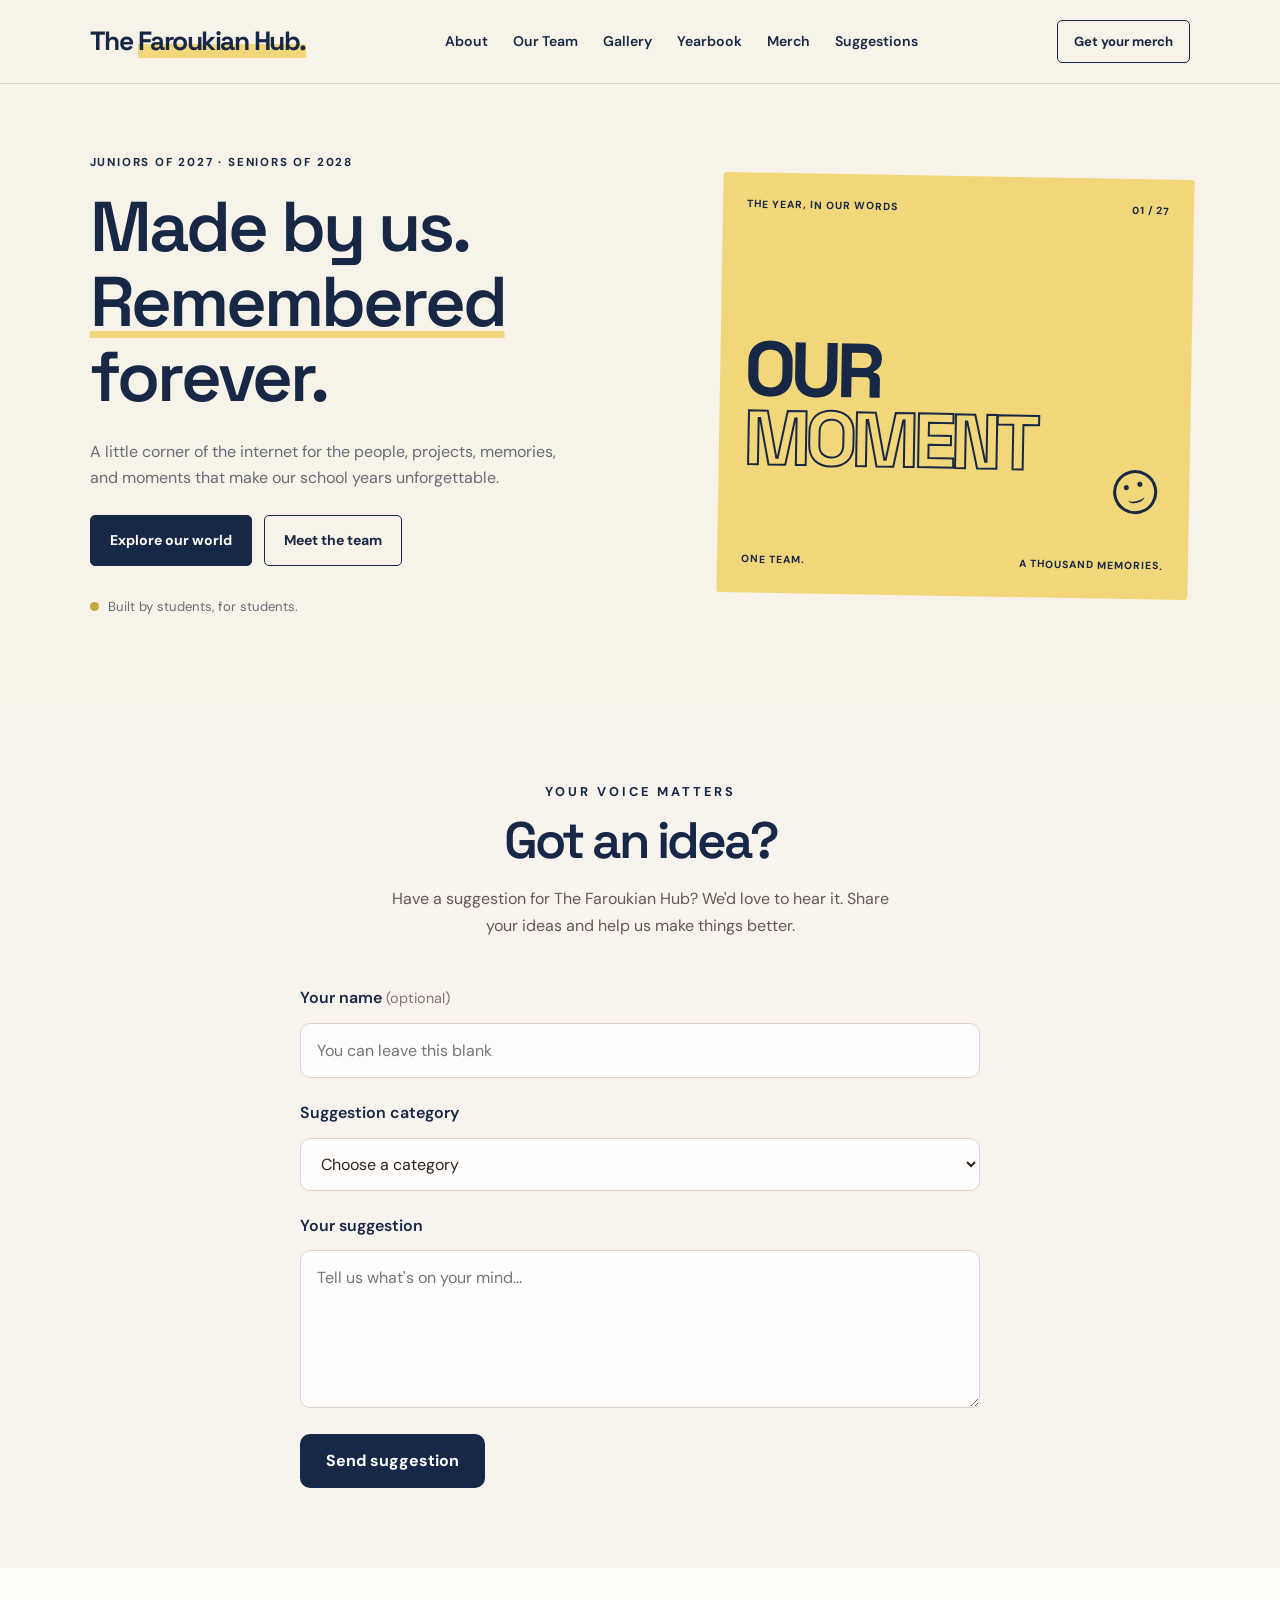
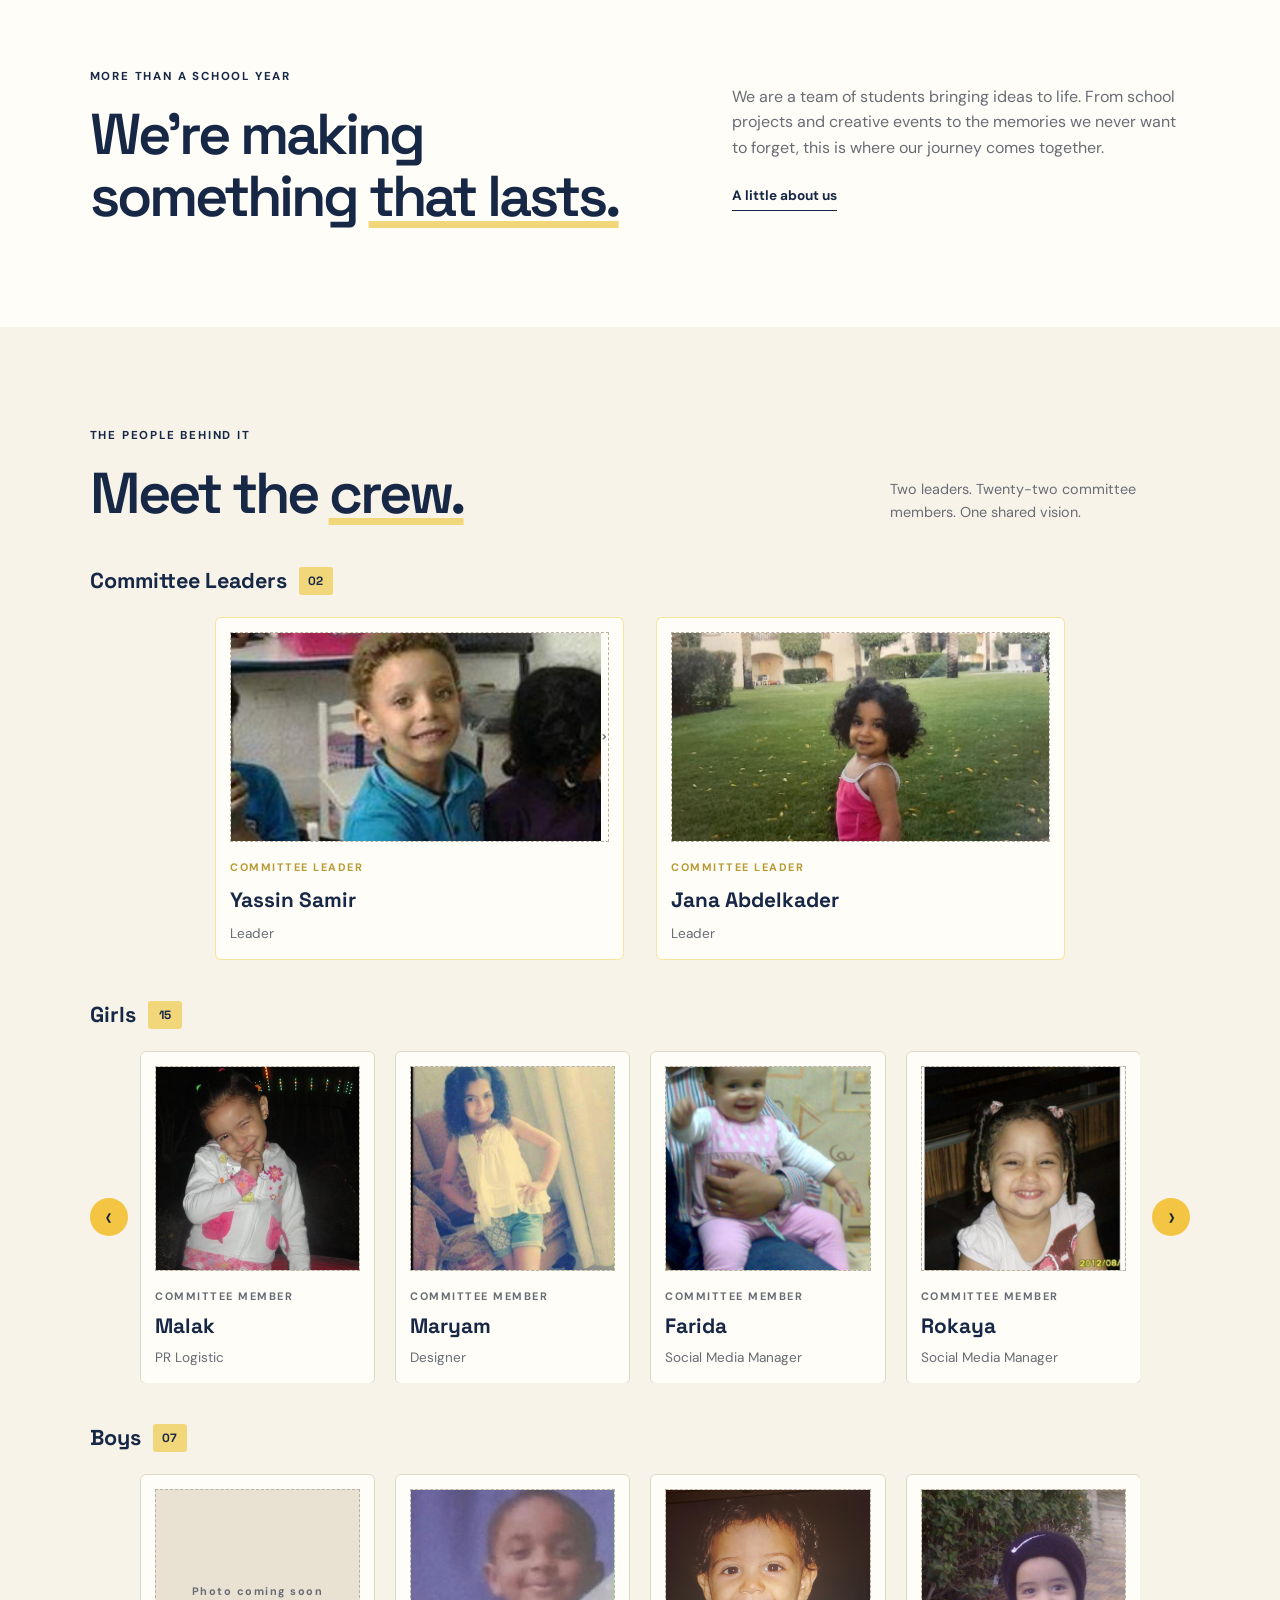
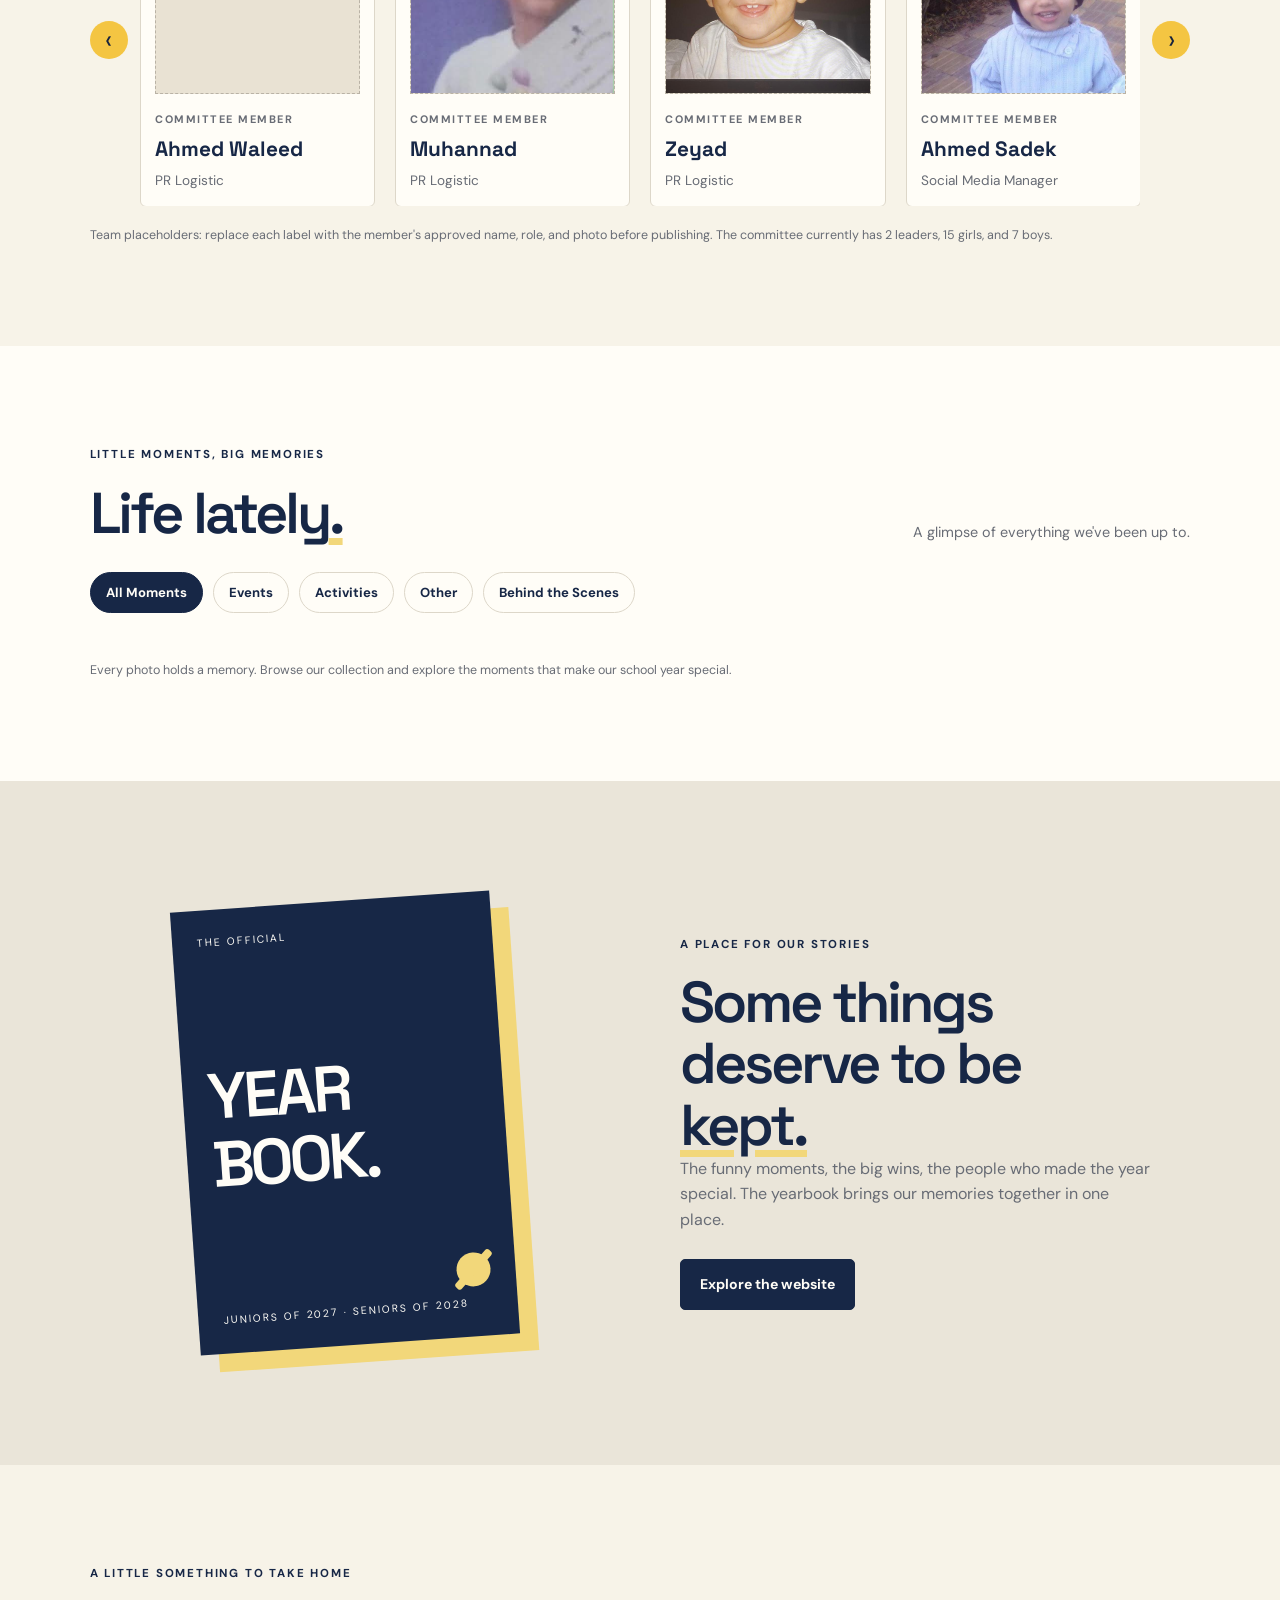
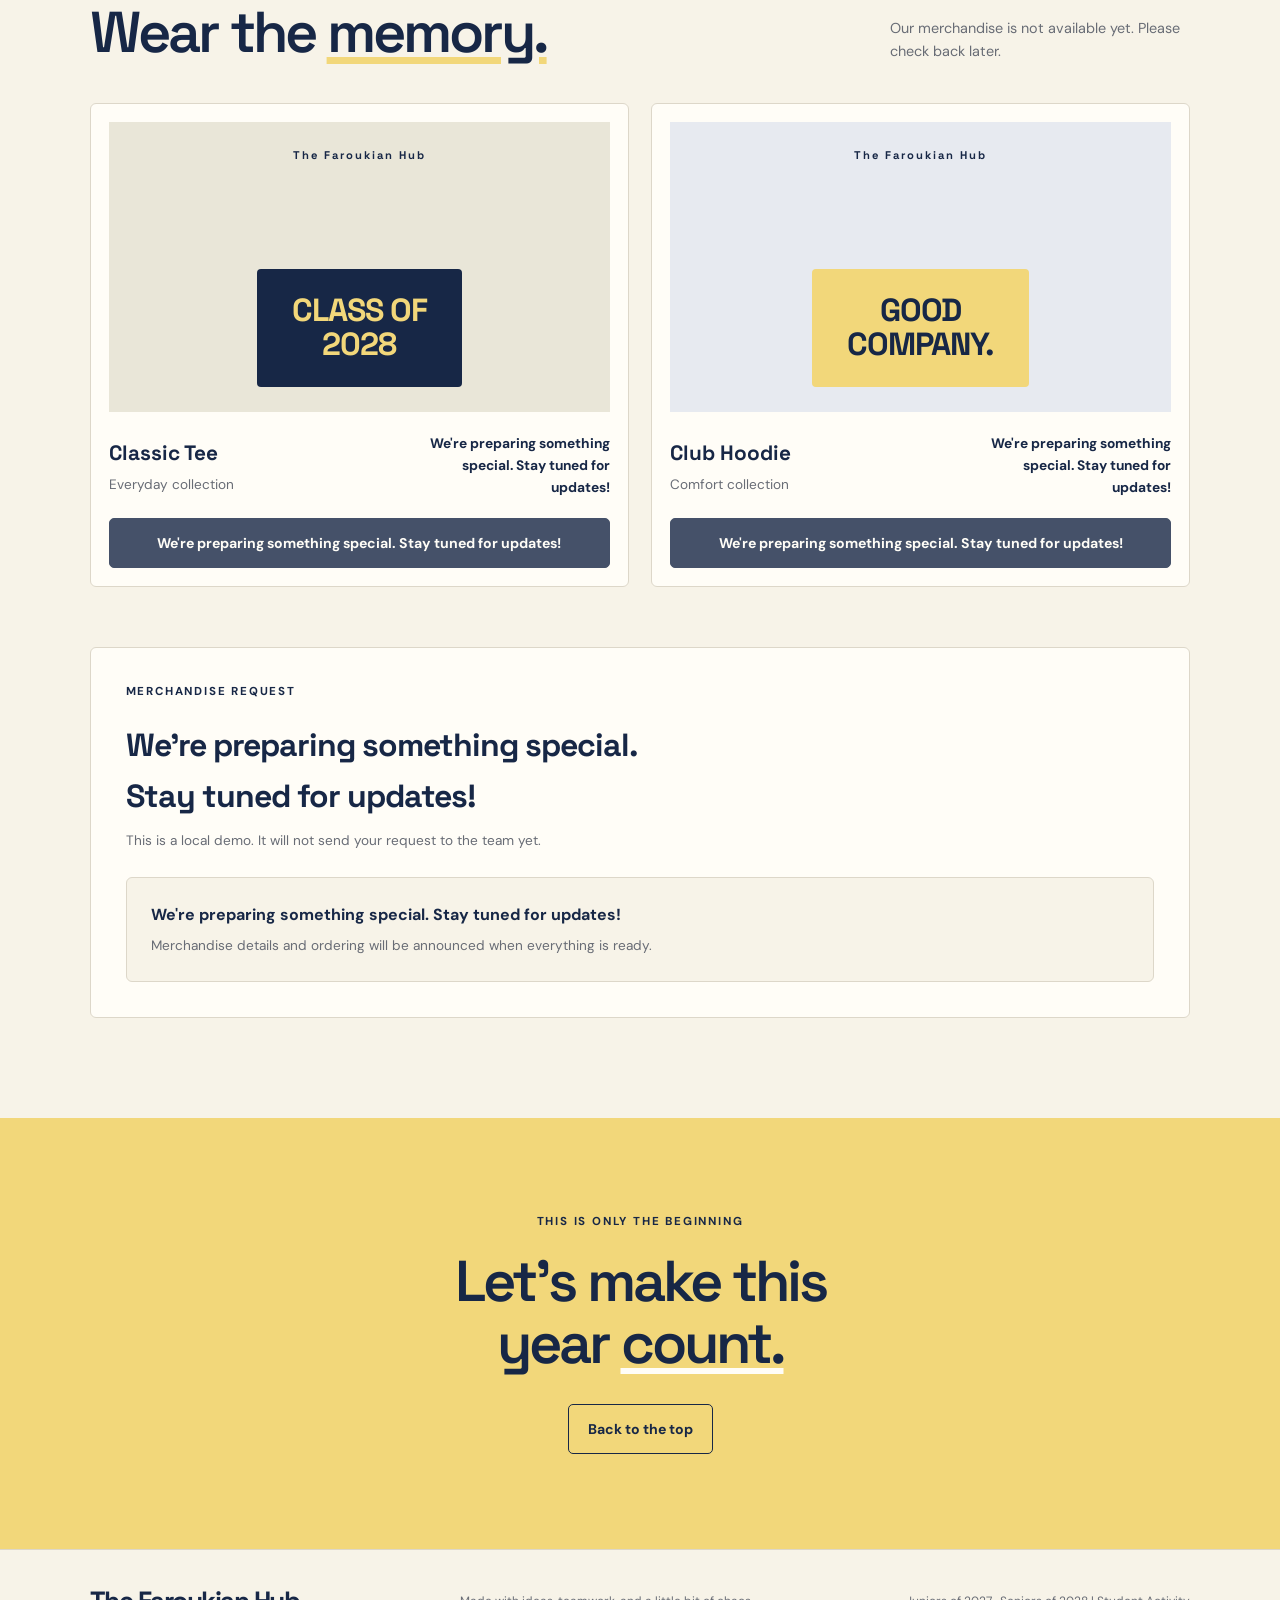
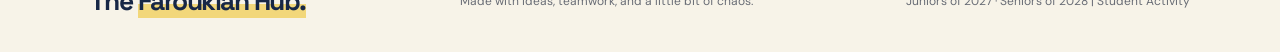
==== commit 581278e2: "Update role of Salma to PR Logistic" ====
--- a/our-space-index MAIN.html
+++ b/our-space-index MAIN.html
@@ -243,7 +243,7 @@
     </div>
     <p class="card-tag">COMMITTEE MEMBER</p>
     <h3>Salma</h3>
-    <p class="muted">Designer</p>
+    <p class="muted"> PR Logistic </p>
 </article>
 
 <article class="team-card member-card">
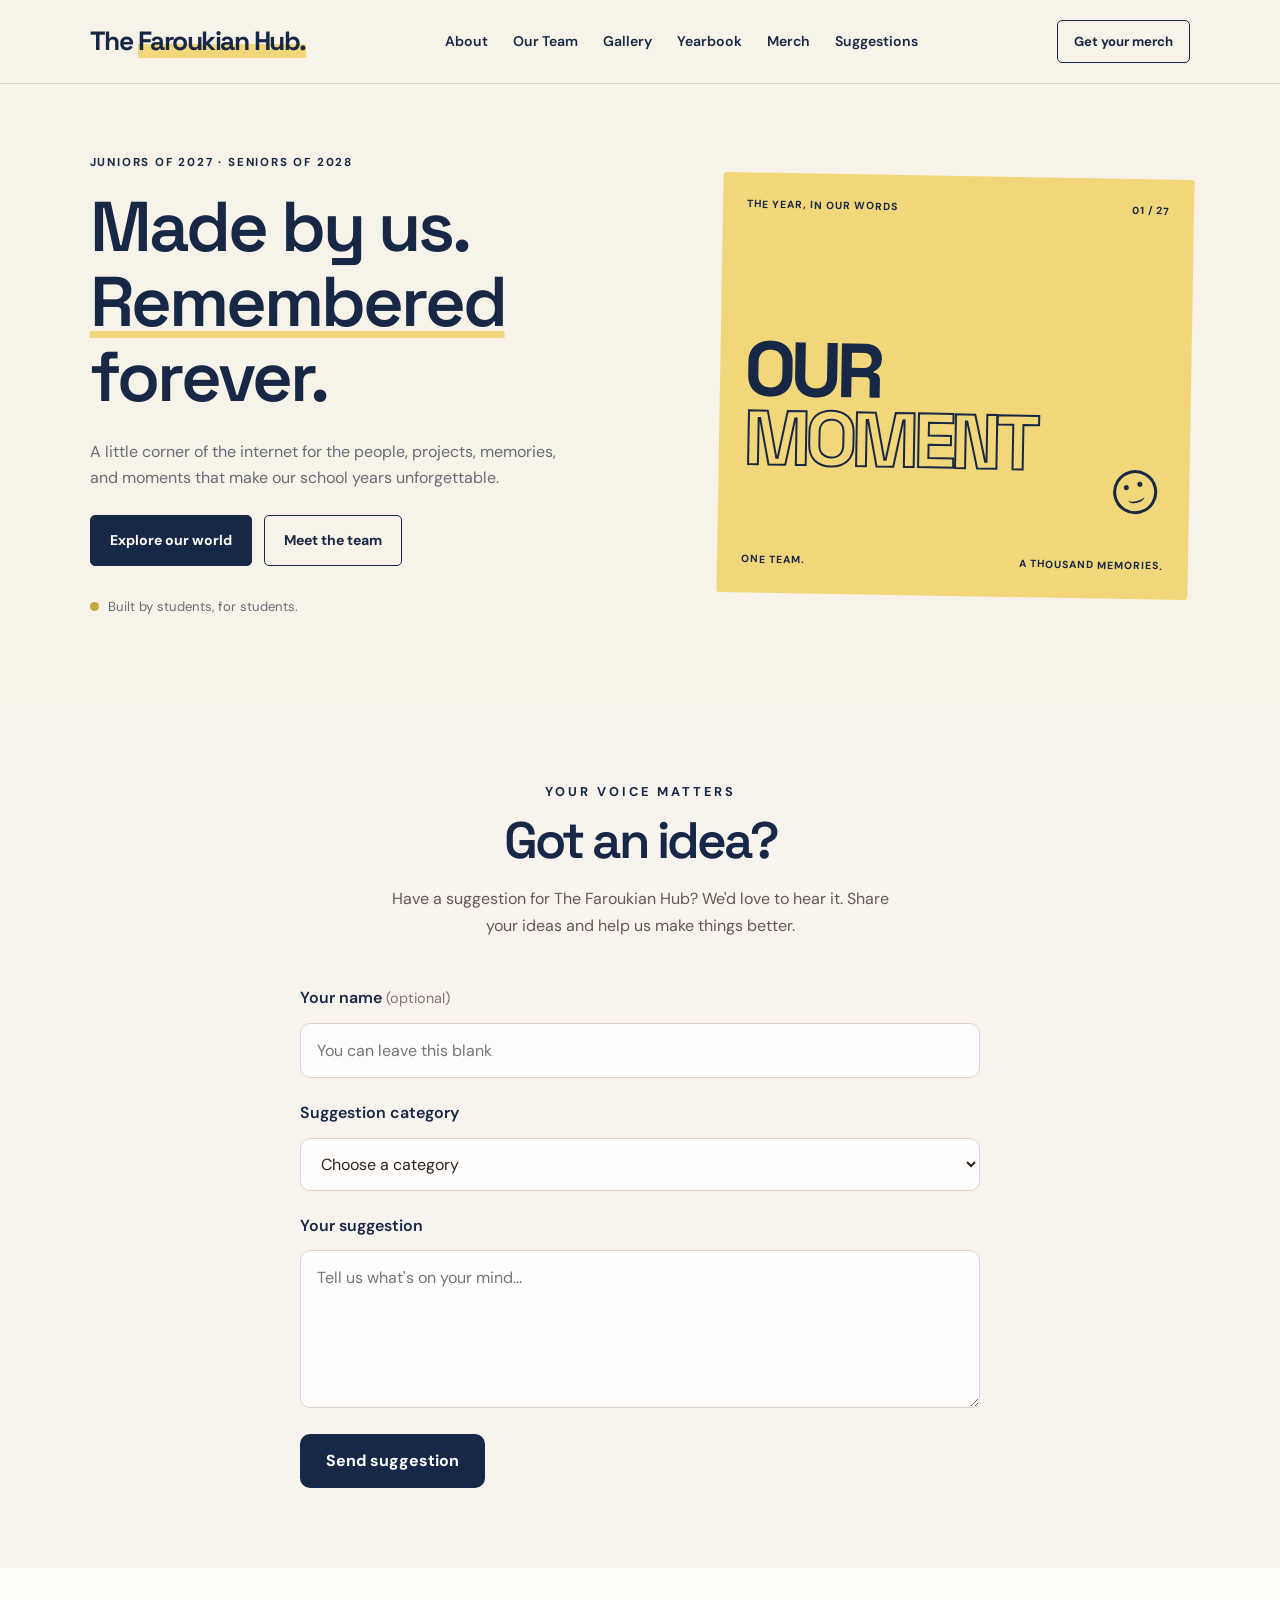
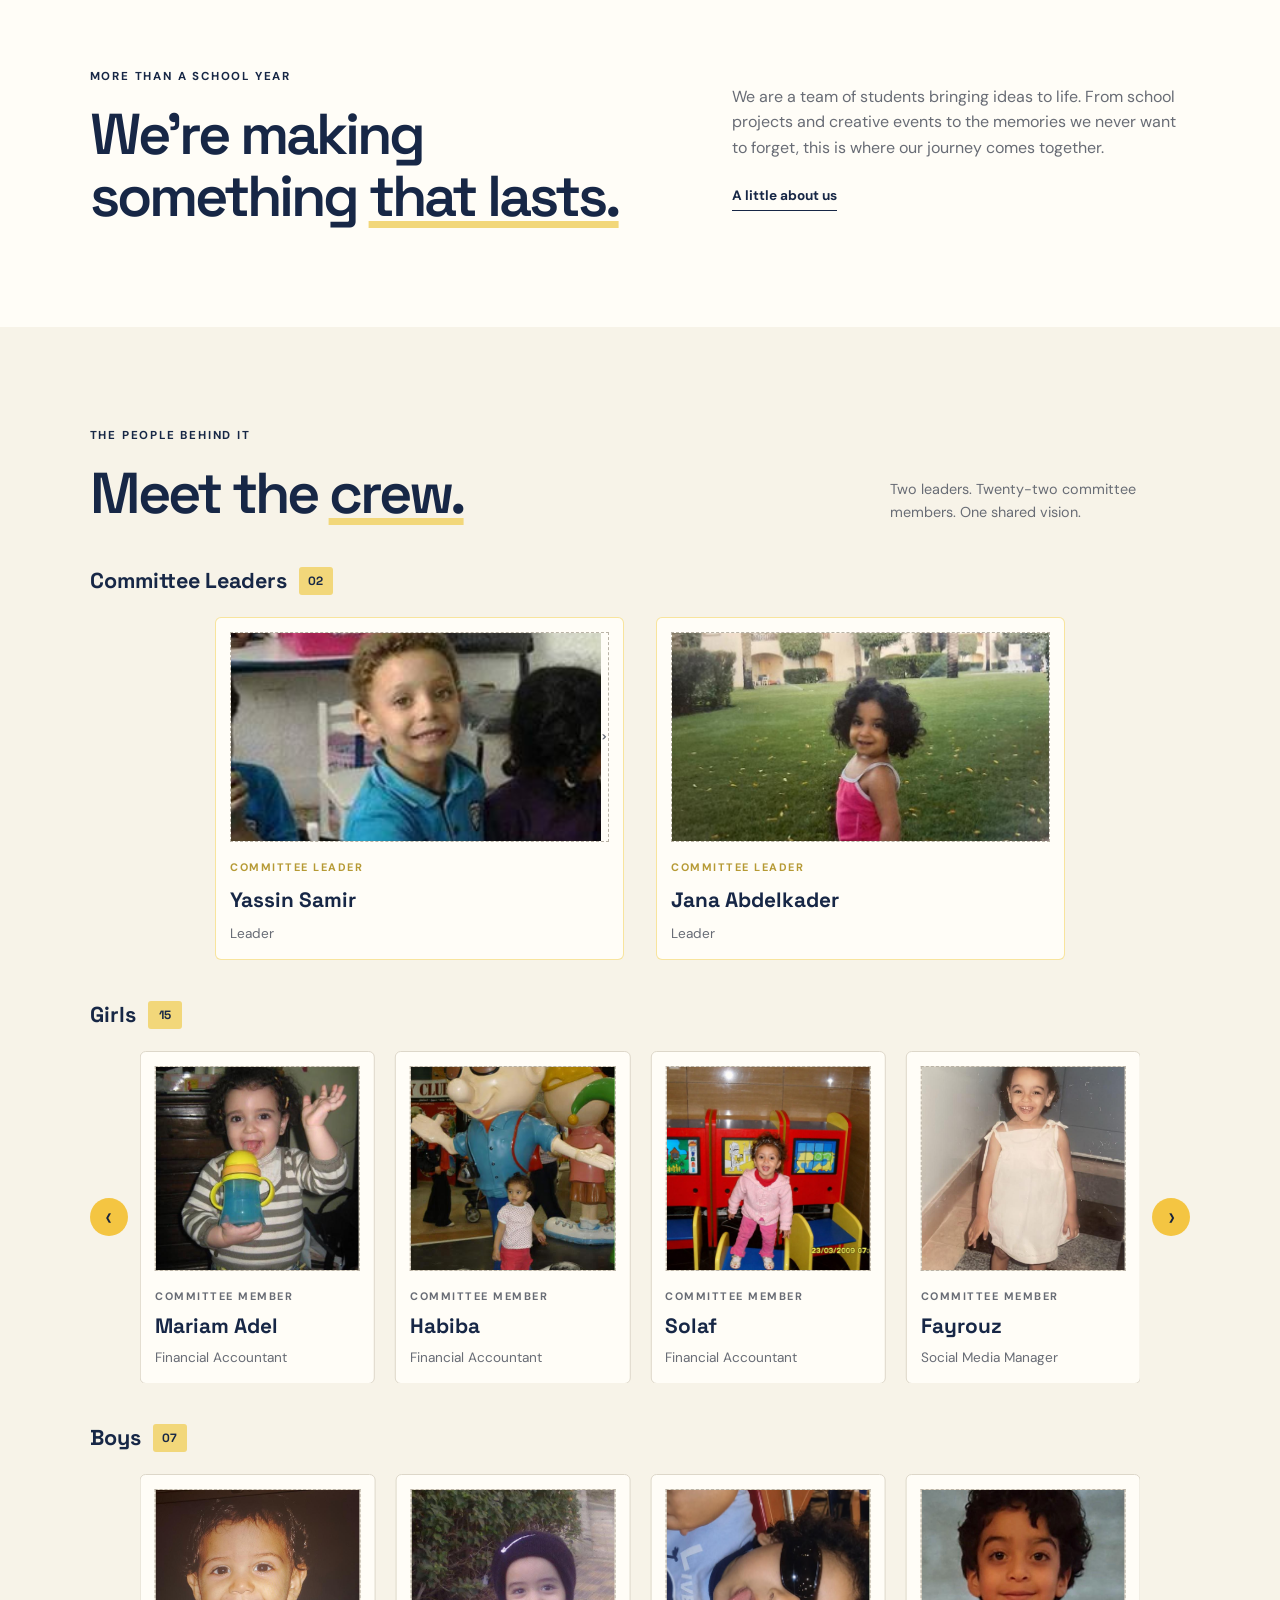
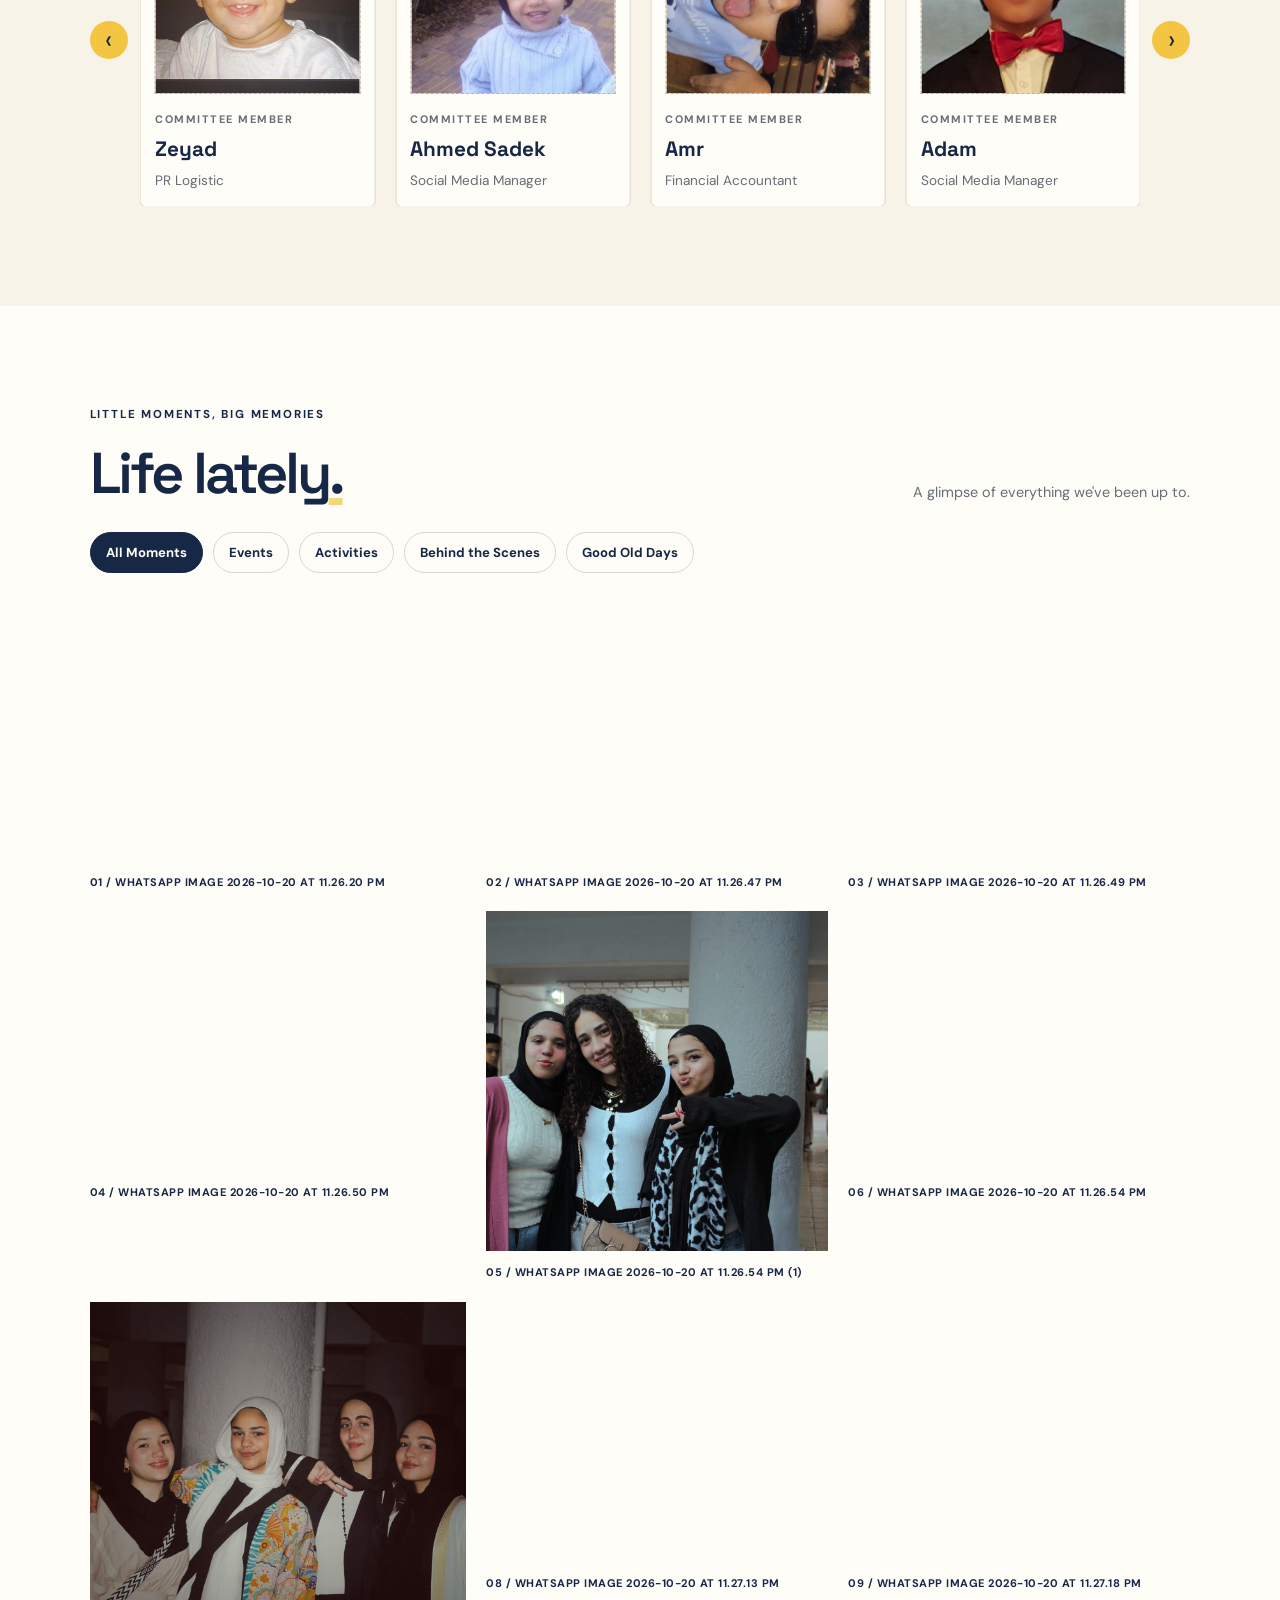
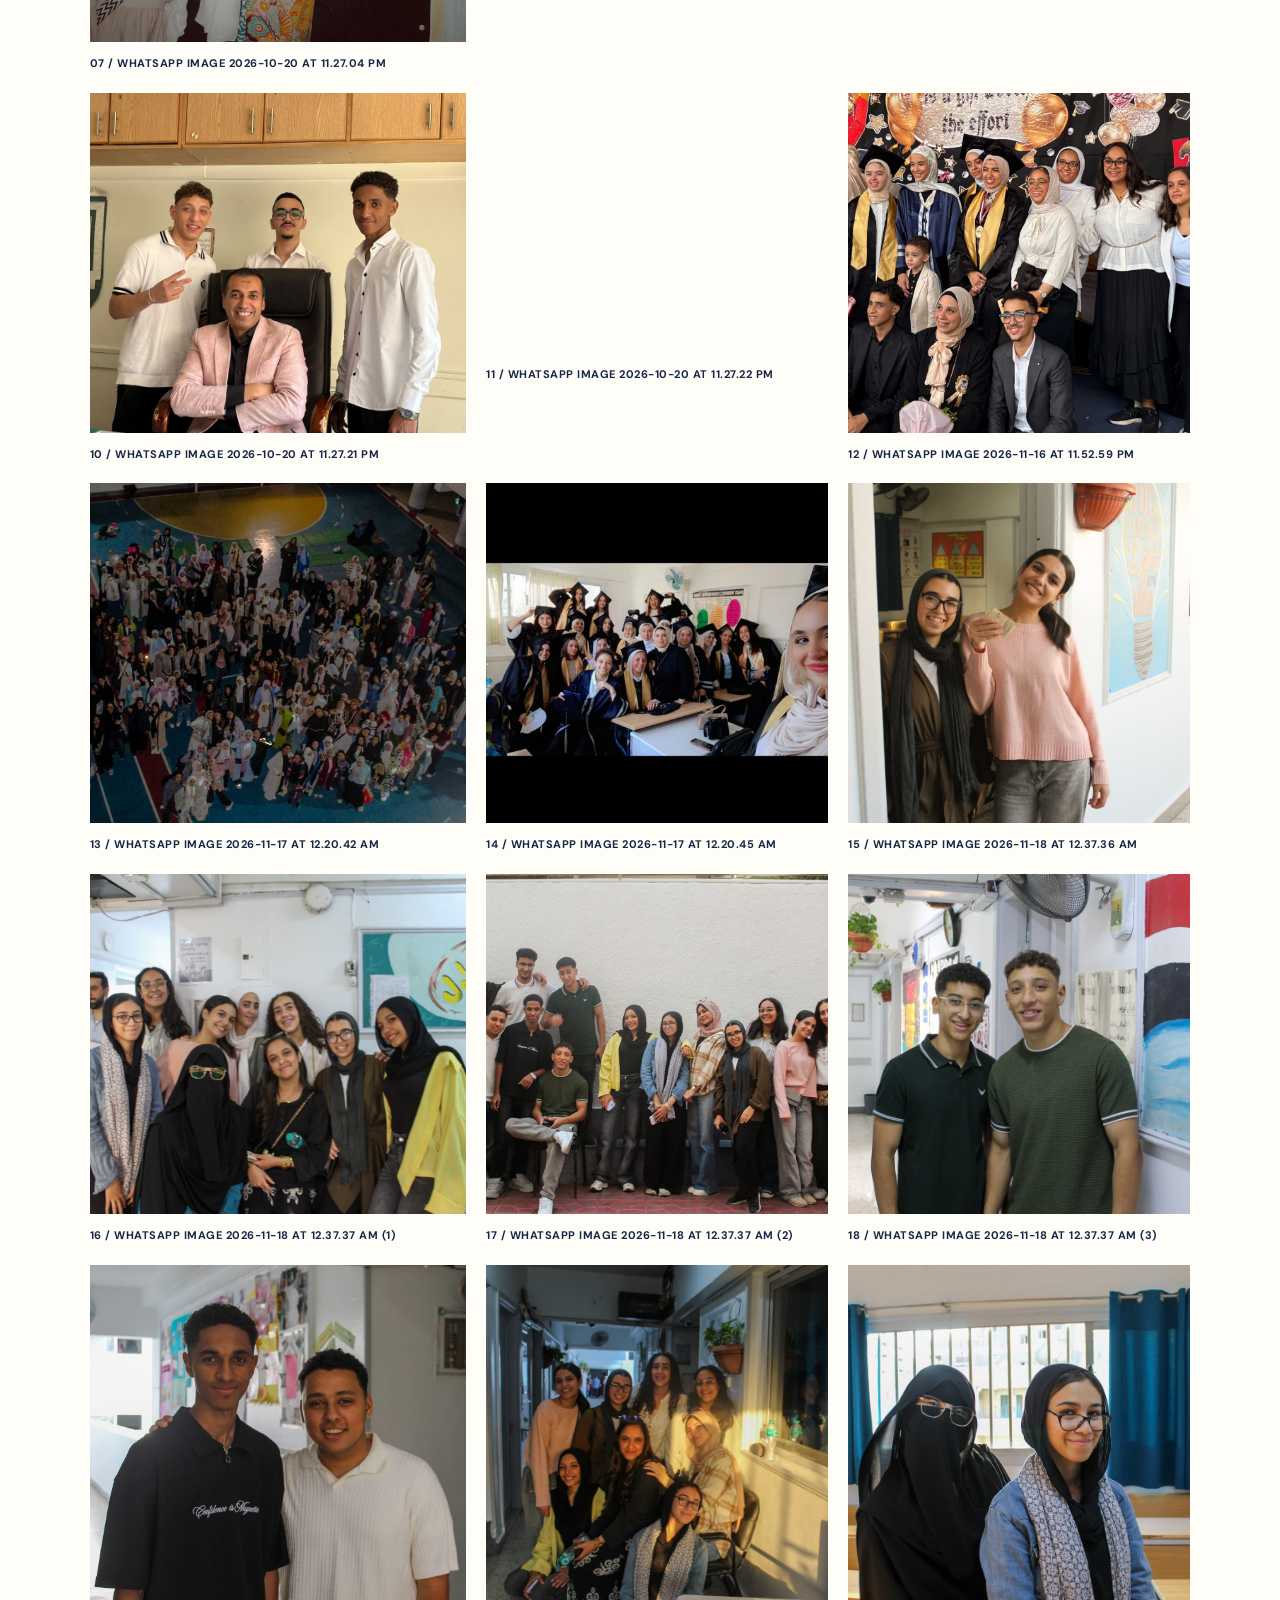
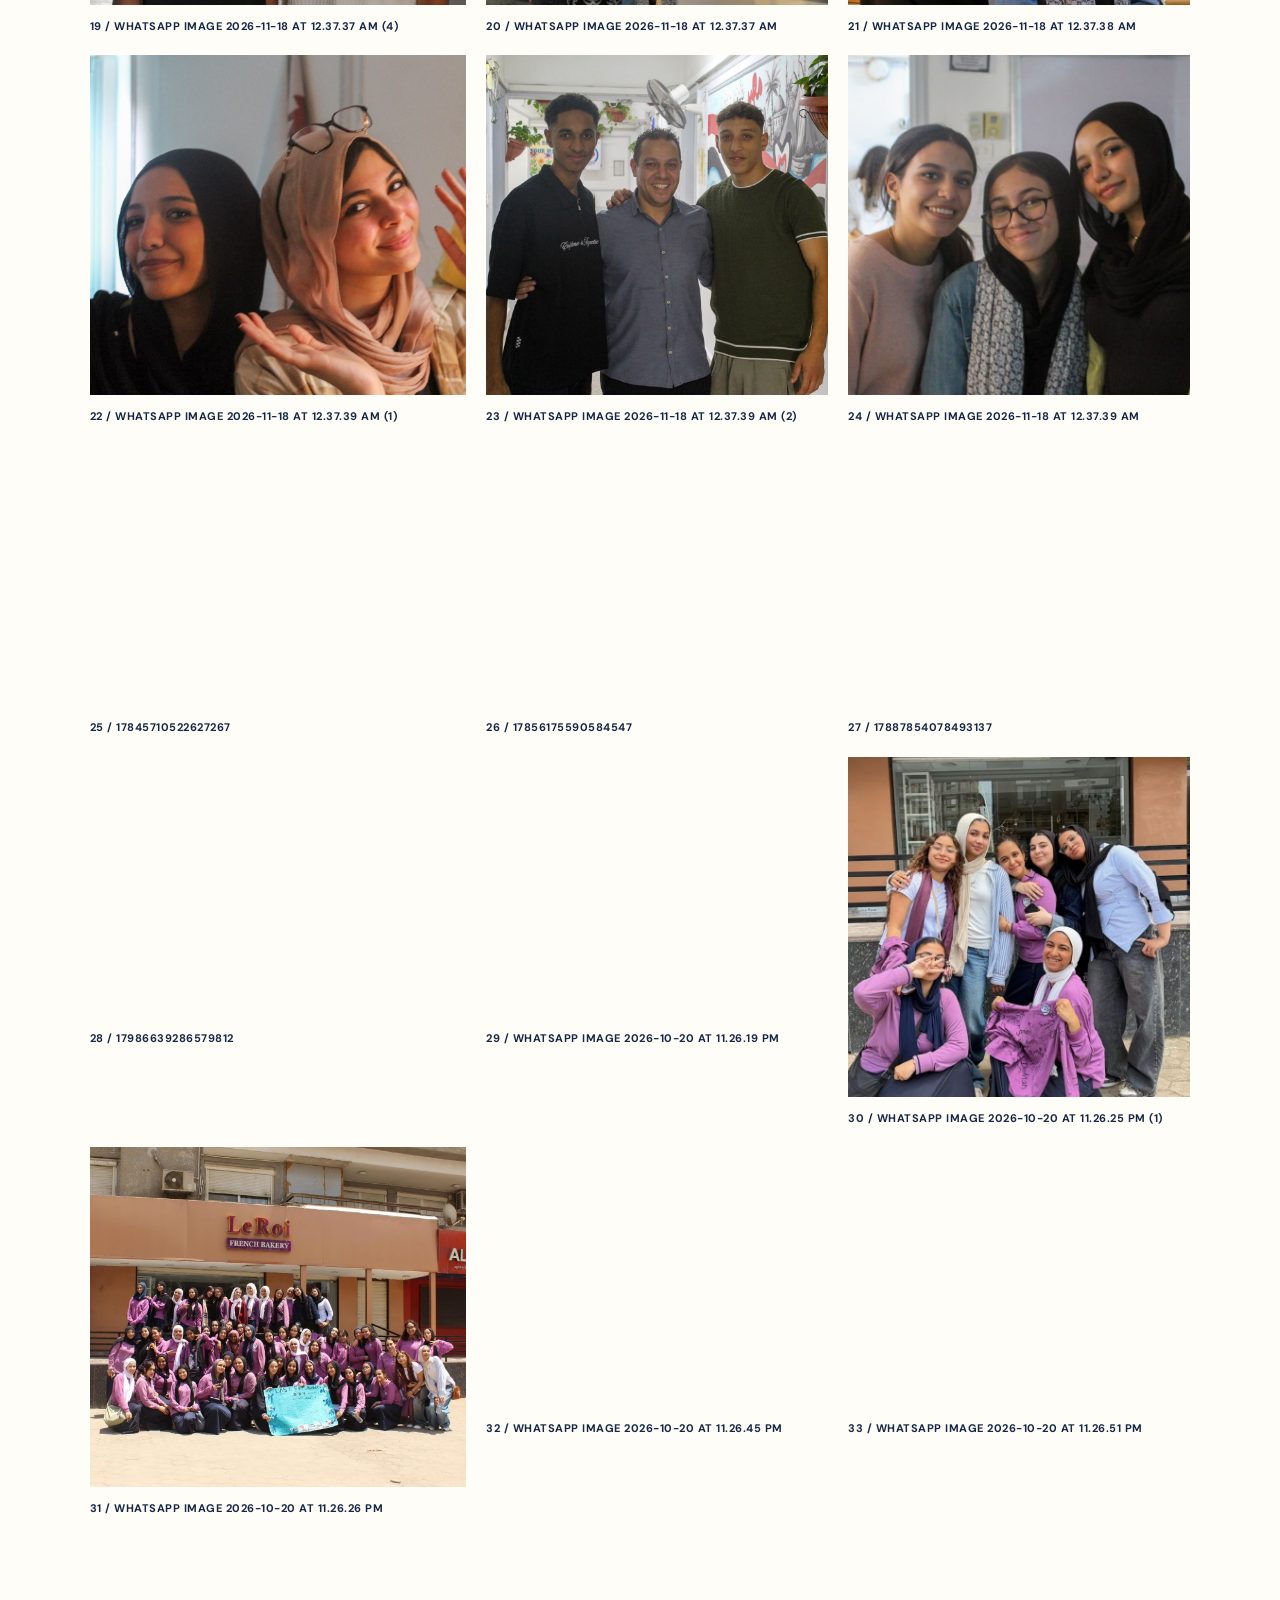
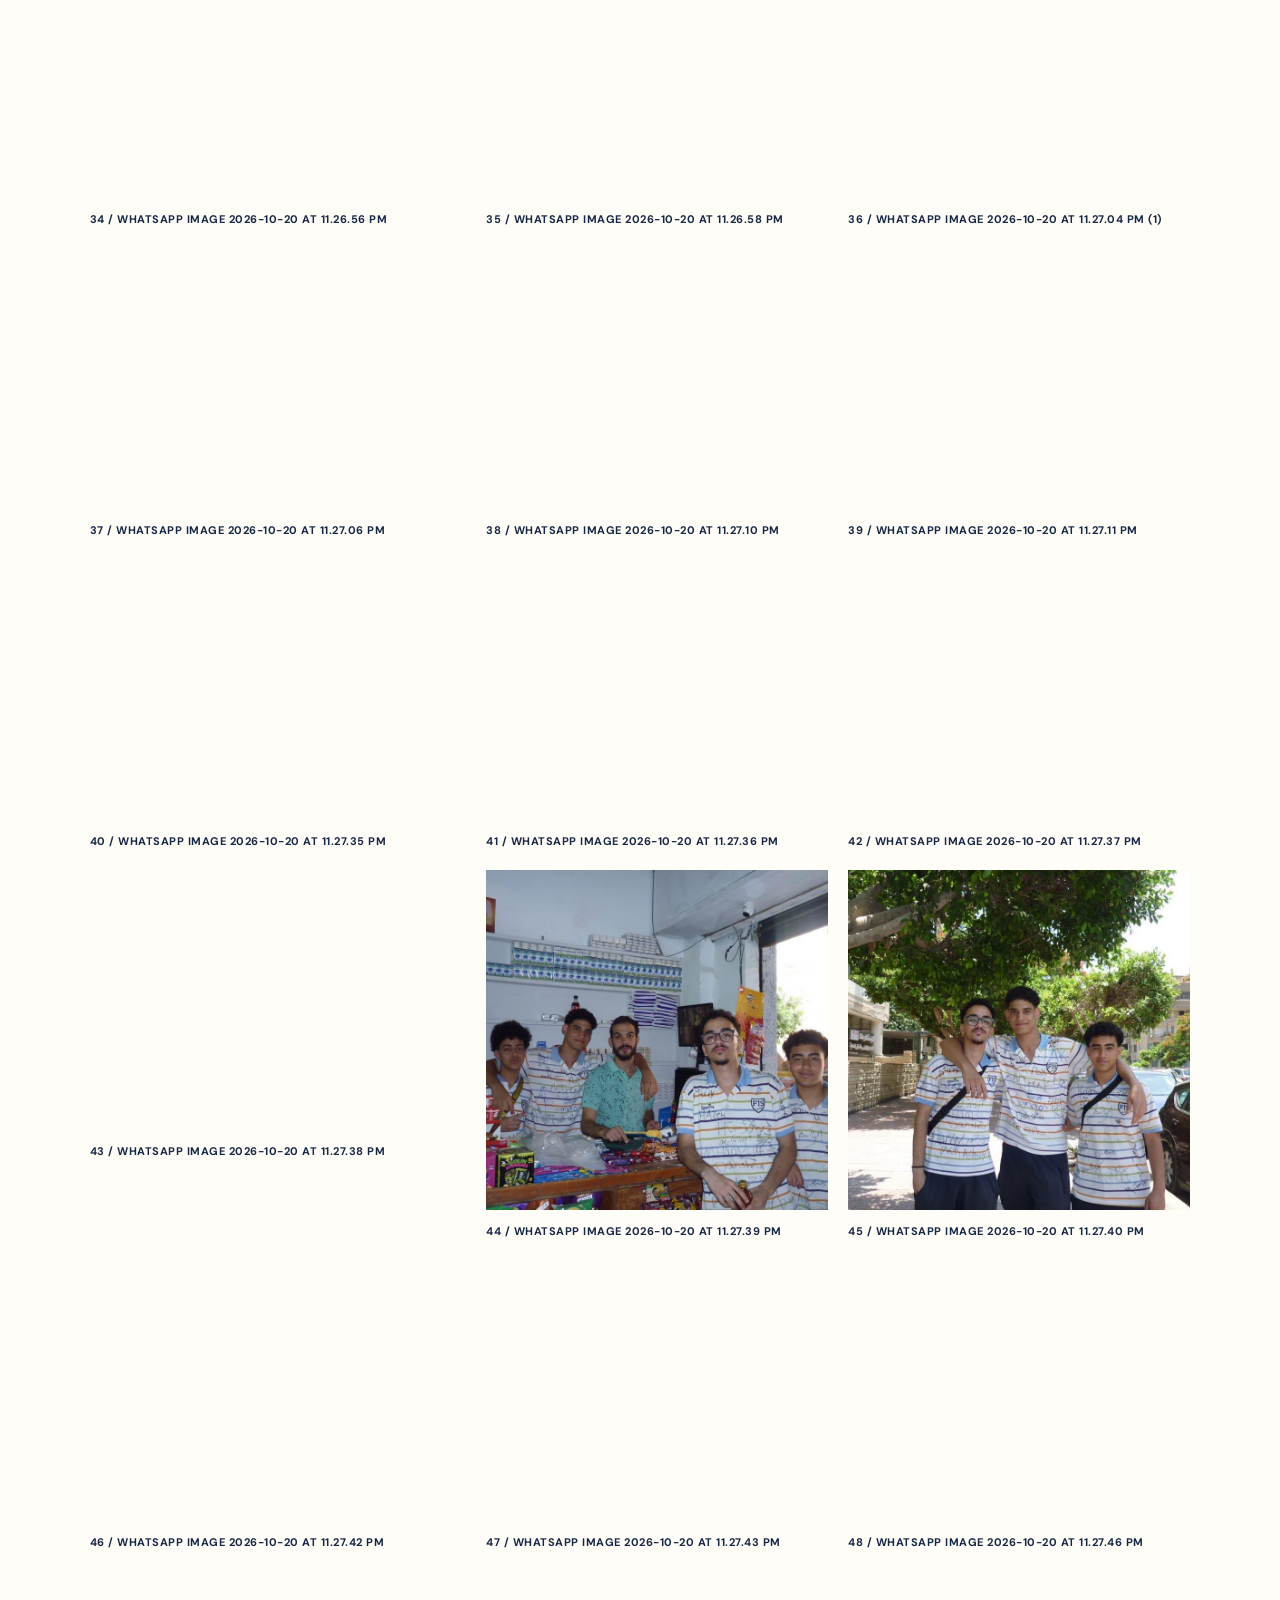
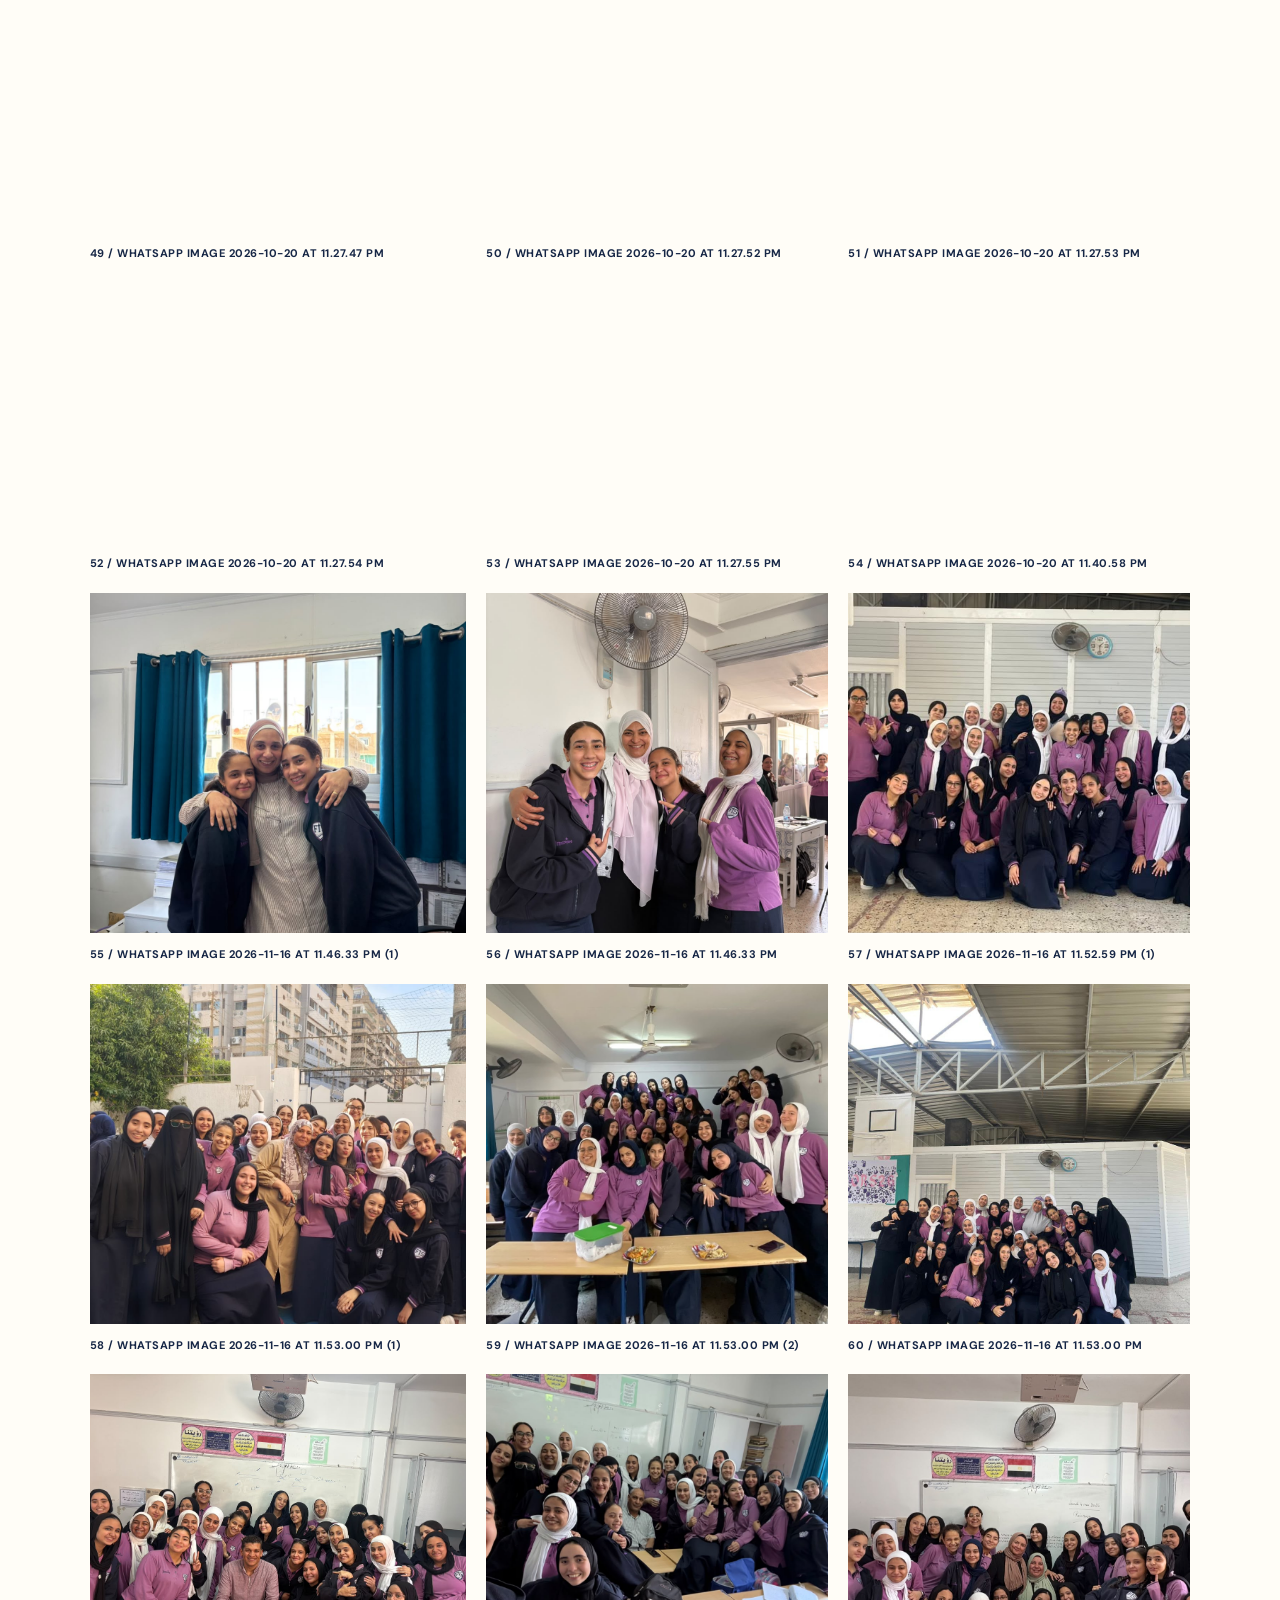
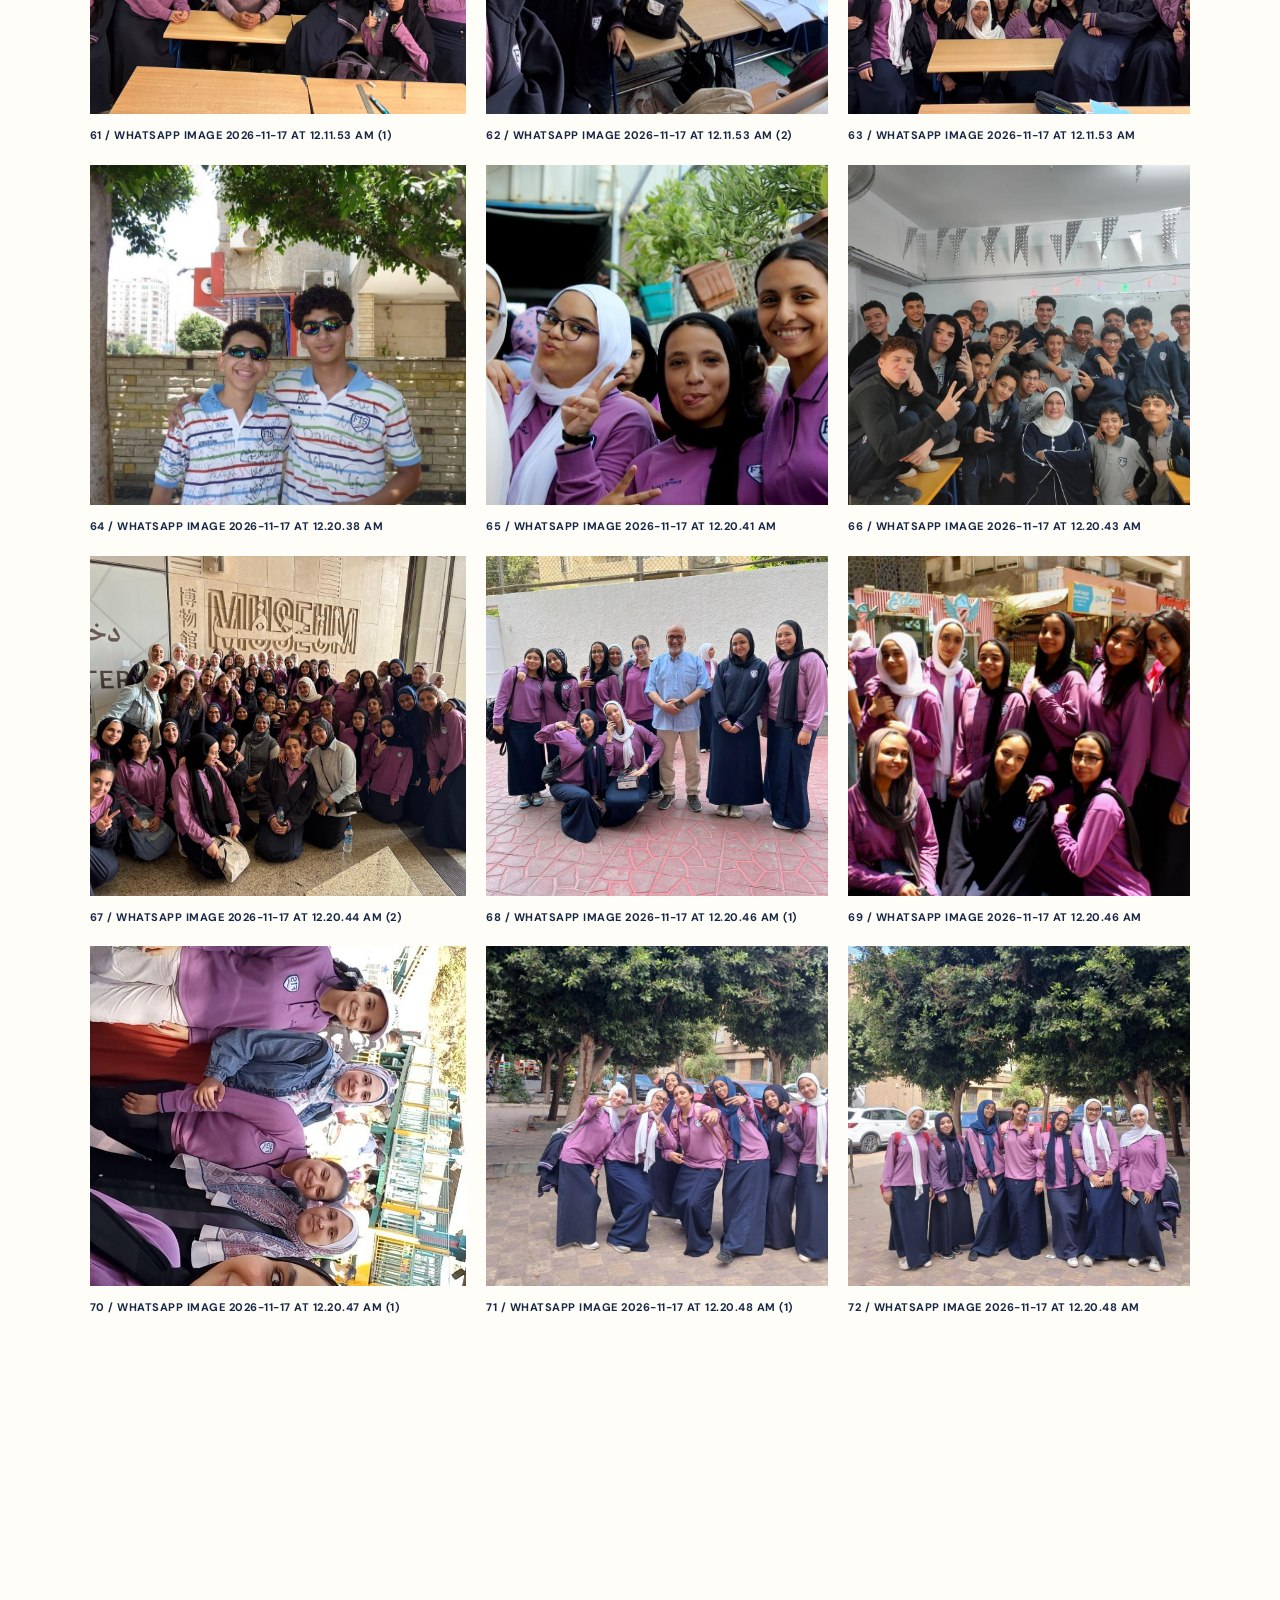
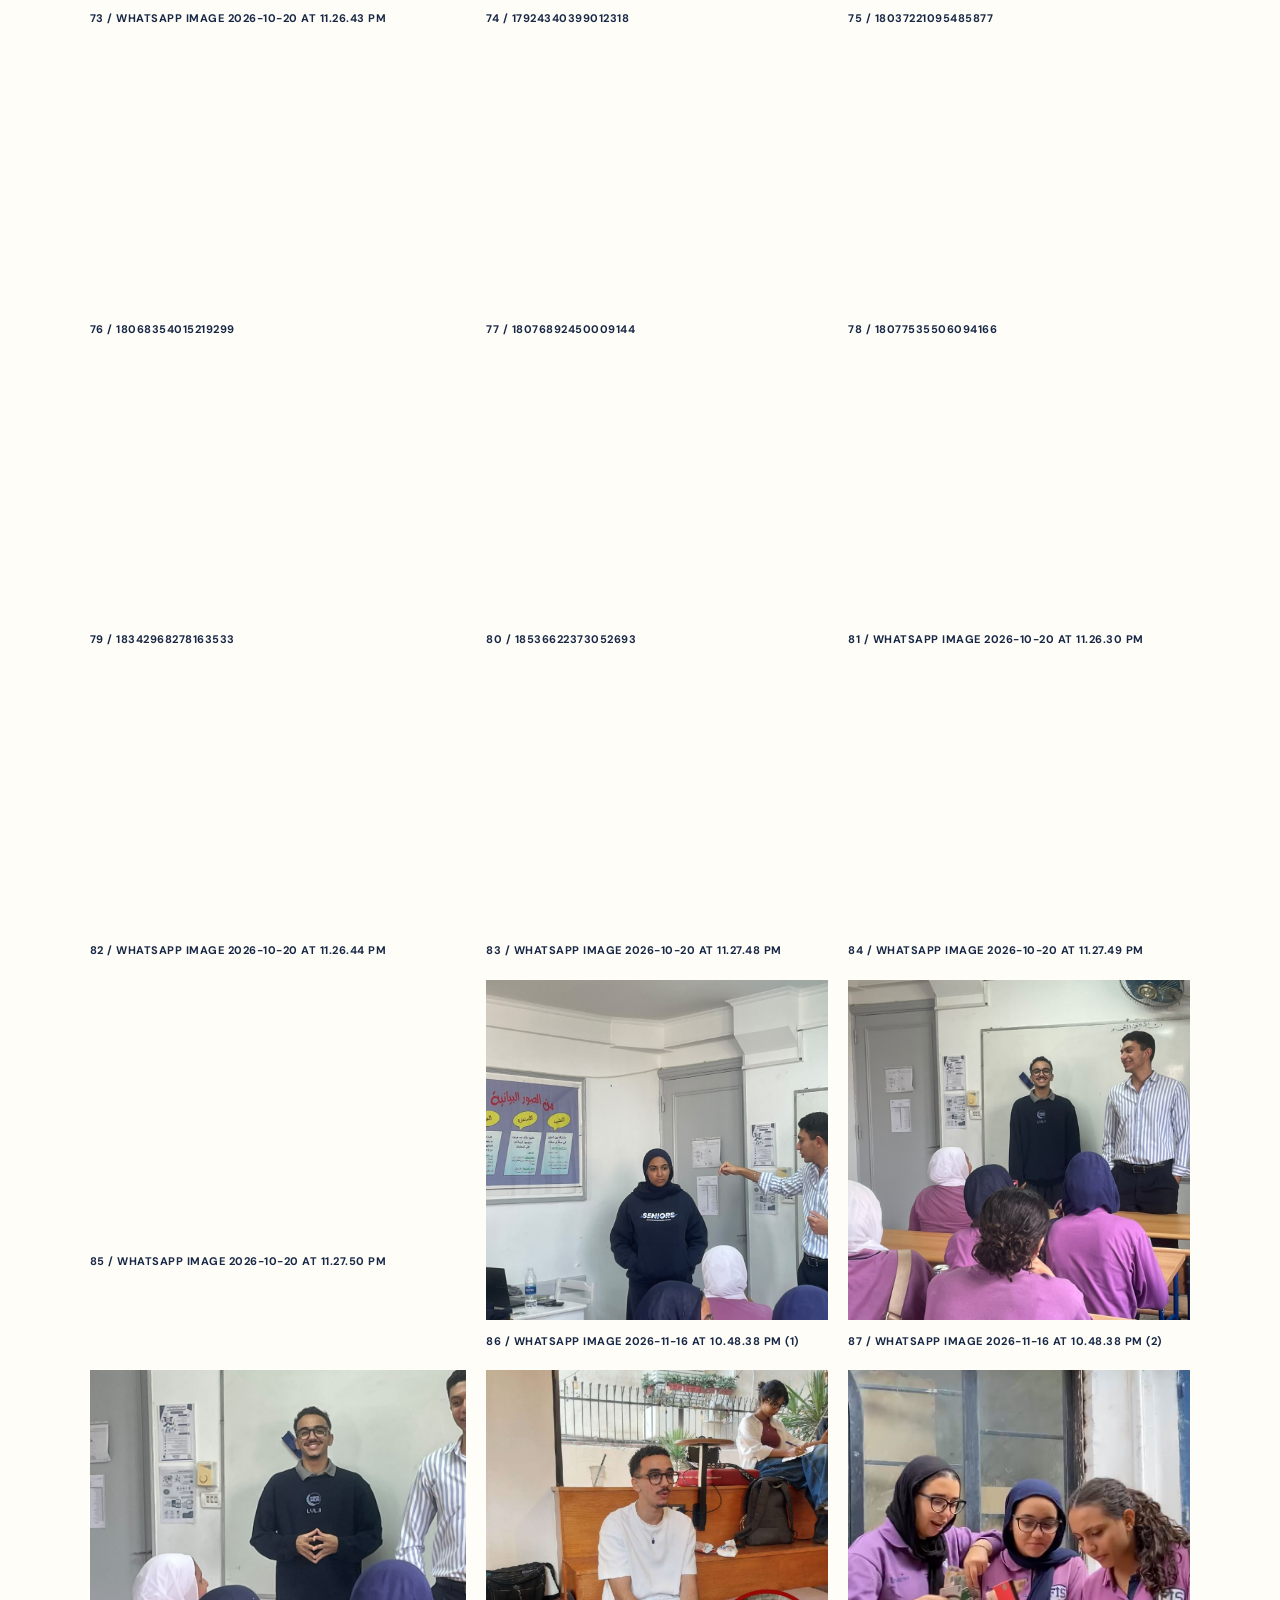
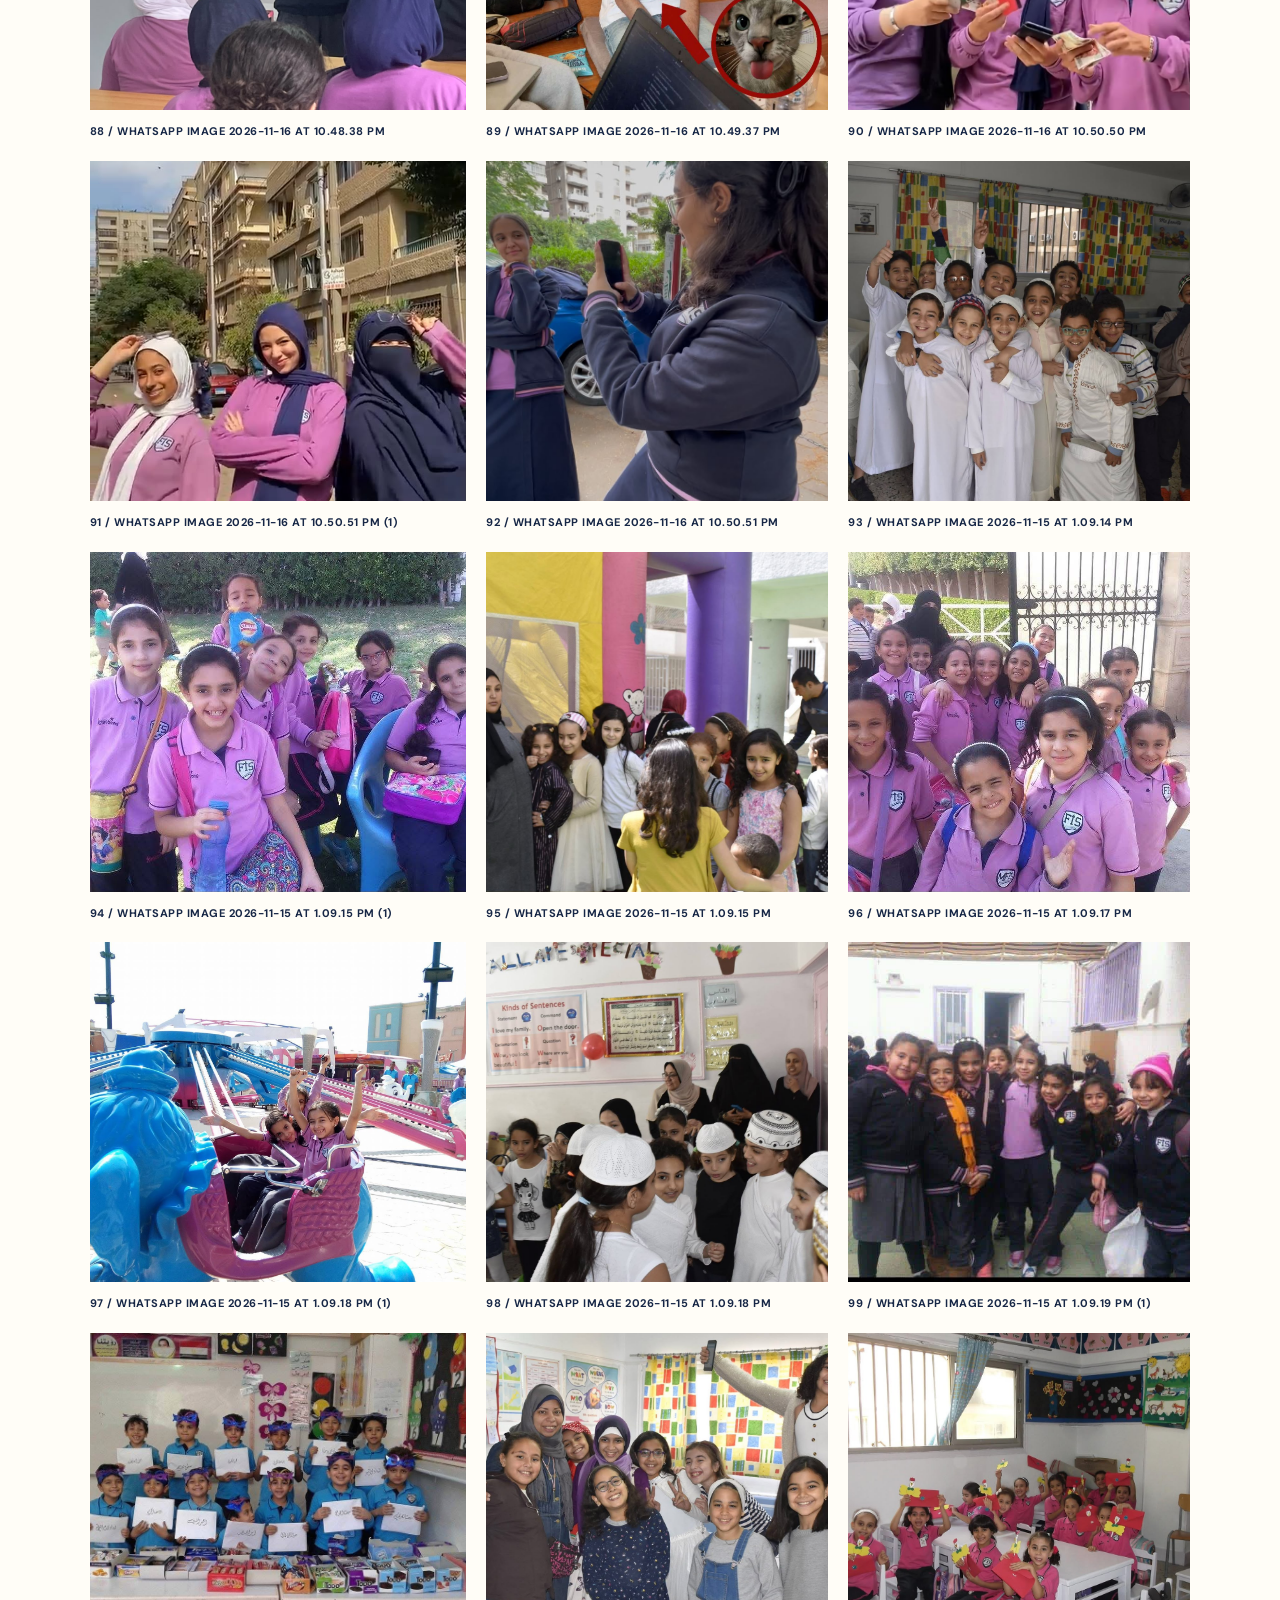
==== commit 37af4dbf: "update html" ====
--- a/our-space-index MAIN.html
+++ b/our-space-index MAIN.html
@@ -410,7 +410,7 @@
 </div>
 </div>
 
-			<p class="demo-note">Team placeholders: replace each label with the member's approved name, role, and photo before publishing. The committee currently has 2 leaders, 15 girls, and 7 boys.</p>
+			
 		</section>
 
 		<section class="gallery section-pad" id="gallery">
@@ -429,8 +429,10 @@
     <button class="gallery-filter is-active" type="button" data-filter="all" aria-pressed="true">All Moments</button>
     <button class="gallery-filter" type="button" data-filter="events" aria-pressed="false">Events</button>
     <button class="gallery-filter" type="button" data-filter="activities" aria-pressed="false">Activities</button>
-    <button class="gallery-filter" type="button" data-filter="other" aria-pressed="false">Other</button>
     <button class="gallery-filter" type="button" data-filter="behind-the-scenes" aria-pressed="false">Behind the Scenes</button>
+	<button class="gallery-filter" data-filter="good-old-days">
+    Good Old Days
+</button>
 </div>
 
 
--- a/our-space-style MAIN.css
+++ b/our-space-style MAIN.css
@@ -1003,15 +1003,201 @@
 .gallery-open:hover + .gallery-caption .gallery-caption-arrow { transform: translate(2px, -2px); }
 .gallery-empty { margin-top: 22px; color: var(--muted); }
 
+
 .photo-viewer {
-	width: min(900px, calc(100% - 32px)); max-width: none;
-	max-height: min(92vh, 900px); margin: auto; padding: clamp(18px, 3vw, 30px);
-	border: 1px solid rgba(23, 39, 70, 0.15); border-radius: 8px;
-	background: var(--white); color: var(--ink);
-	box-shadow: 0 24px 90px rgba(10, 20, 40, 0.28); overflow: auto;
-}
-.photo-viewer::backdrop { background: rgba(14, 25, 44, 0.78); backdrop-filter: blur(4px); }
-.photo-viewer[open] { animation: viewer-enter 0.18s ease-out; }
+    width: min(1100px, calc(100% - 32px));
+    max-width: none;
+    max-height: 92vh;
+    margin: auto;
+    padding: clamp(16px, 3vw, 30px);
+    border: 1px solid rgba(255,255,255,0.12);
+    border-radius: 12px;
+   background: #101827;
+color: white;
+    box-shadow: 0 24px 90px rgba(0,0,0,0.5);
+    overflow: auto;
+}
+
+.photo-viewer::backdrop {
+    background: rgba(14, 25, 44, 0.78);
+    backdrop-filter: blur(4px);
+}
+.photo-viewer[open] {
+    animation: viewer-enter 0.18s ease-out;
+}
+
+@keyframes viewer-enter {
+    from { opacity: 0; transform: translateY(8px) scale(0.99); }
+    to { opacity: 1; transform: translateY(0) scale(1); }
+}
+
+.viewer-topbar {
+    display: flex;
+    align-items: center;
+    justify-content: space-between;
+    margin-bottom: 16px;
+}
+
+.viewer-counter,
+.viewer-category {
+    font-size: 0.7rem;
+    font-weight: 700;
+    letter-spacing: 1.4px;
+}
+
+.viewer-close,
+.viewer-nav {
+    display: inline-flex;
+    align-items: center;
+    justify-content: center;
+    width: 42px;
+    height: 42px;
+    border: 1px solid rgba(255,255,255,0.2);
+    border-radius: 50%;
+    border: 1px solid var(--line);
+background: transparent;
+color: var(--ink);
+    cursor: pointer;
+    font-size: 1.5rem;
+    line-height: 1;
+    transition: background 0.2s ease, color 0.2s ease;
+}
+
+.viewer-close:hover,
+.viewer-nav:hover:not(:disabled) {
+    background: white;
+    color: #101827;
+}
+
+.viewer-stage {
+    display: grid;
+    place-items: center;
+    min-height: 280px;
+    max-height: 65vh;
+    overflow: auto;
+    background: #080d16;
+    border-radius: 6px;
+}
+
+.viewer-image {
+    display: block;
+    width: auto;
+    max-width: 100%;
+    max-height: 65vh;
+    object-fit: contain;
+    transform-origin: center;
+    transition: transform 0.2s ease;
+}
+.viewer-image {
+    cursor: grab;
+    user-select: none;
+    -webkit-user-drag: none;
+}
+
+.viewer-image.is-dragging {
+    cursor: grabbing;
+    transition: none;
+}
+.viewer-image[hidden],
+.viewer-art[hidden] {
+    display: none;
+}
+
+.viewer-art {
+    width: 100%;
+}
+
+.viewer-art .gallery-art {
+    min-height: min(55vh, 480px);
+}
+
+.viewer-art .gallery-art-large {
+    padding: clamp(24px, 5vw, 55px);
+    font-size: clamp(2rem, 5vw, 4.5rem);
+}
+
+.viewer-art .gallery-art-large.gallery-art-three {
+    align-items: flex-end;
+}
+
+.viewer-bottom {
+    display: flex;
+    align-items: center;
+    justify-content: space-between;
+    gap: 20px;
+    padding-top: 20px;
+}
+
+.viewer-navigation,
+.viewer-zoom {
+    display: flex;
+    align-items: center;
+    gap: 10px;
+}
+
+.viewer-description {
+    flex: 1;
+    min-width: 0;
+}
+
+.viewer-category {
+    margin-bottom: 5px;
+    color: #aab5c8;
+}
+
+.viewer-bottom h3 {
+    margin-bottom: 5px;
+    font-family: "Space Grotesk", sans-serif;
+    font-size: clamp(1.2rem, 3vw, 2rem);
+    letter-spacing: -1px;
+}
+
+.viewer-bottom p:last-child {
+    color: #aab5c8;
+    font-size: 0.9rem;
+}
+
+.viewer-nav:disabled {
+    opacity: 0.35;
+    cursor: not-allowed;
+}
+
+@media (max-width: 700px) {
+    .photo-viewer {
+        padding: 14px;
+    }
+
+    .viewer-stage {
+        min-height: 220px;
+        max-height: 60vh;
+    }
+
+    .viewer-image {
+        max-height: 60vh;
+    }
+
+    .viewer-bottom {
+        flex-wrap: wrap;
+        gap: 14px;
+    }
+
+    .viewer-description {
+        order: 3;
+        flex-basis: 100%;
+    }
+
+    .viewer-navigation,
+    .viewer-zoom {
+        gap: 8px;
+    }
+
+    .viewer-nav,
+    .viewer-close {
+        width: 38px;
+        height: 38px;
+    }
+}
+
 @keyframes viewer-enter {
 	from { opacity: 0; transform: translateY(8px) scale(0.99); }
 	to { opacity: 1; transform: translateY(0) scale(1); }
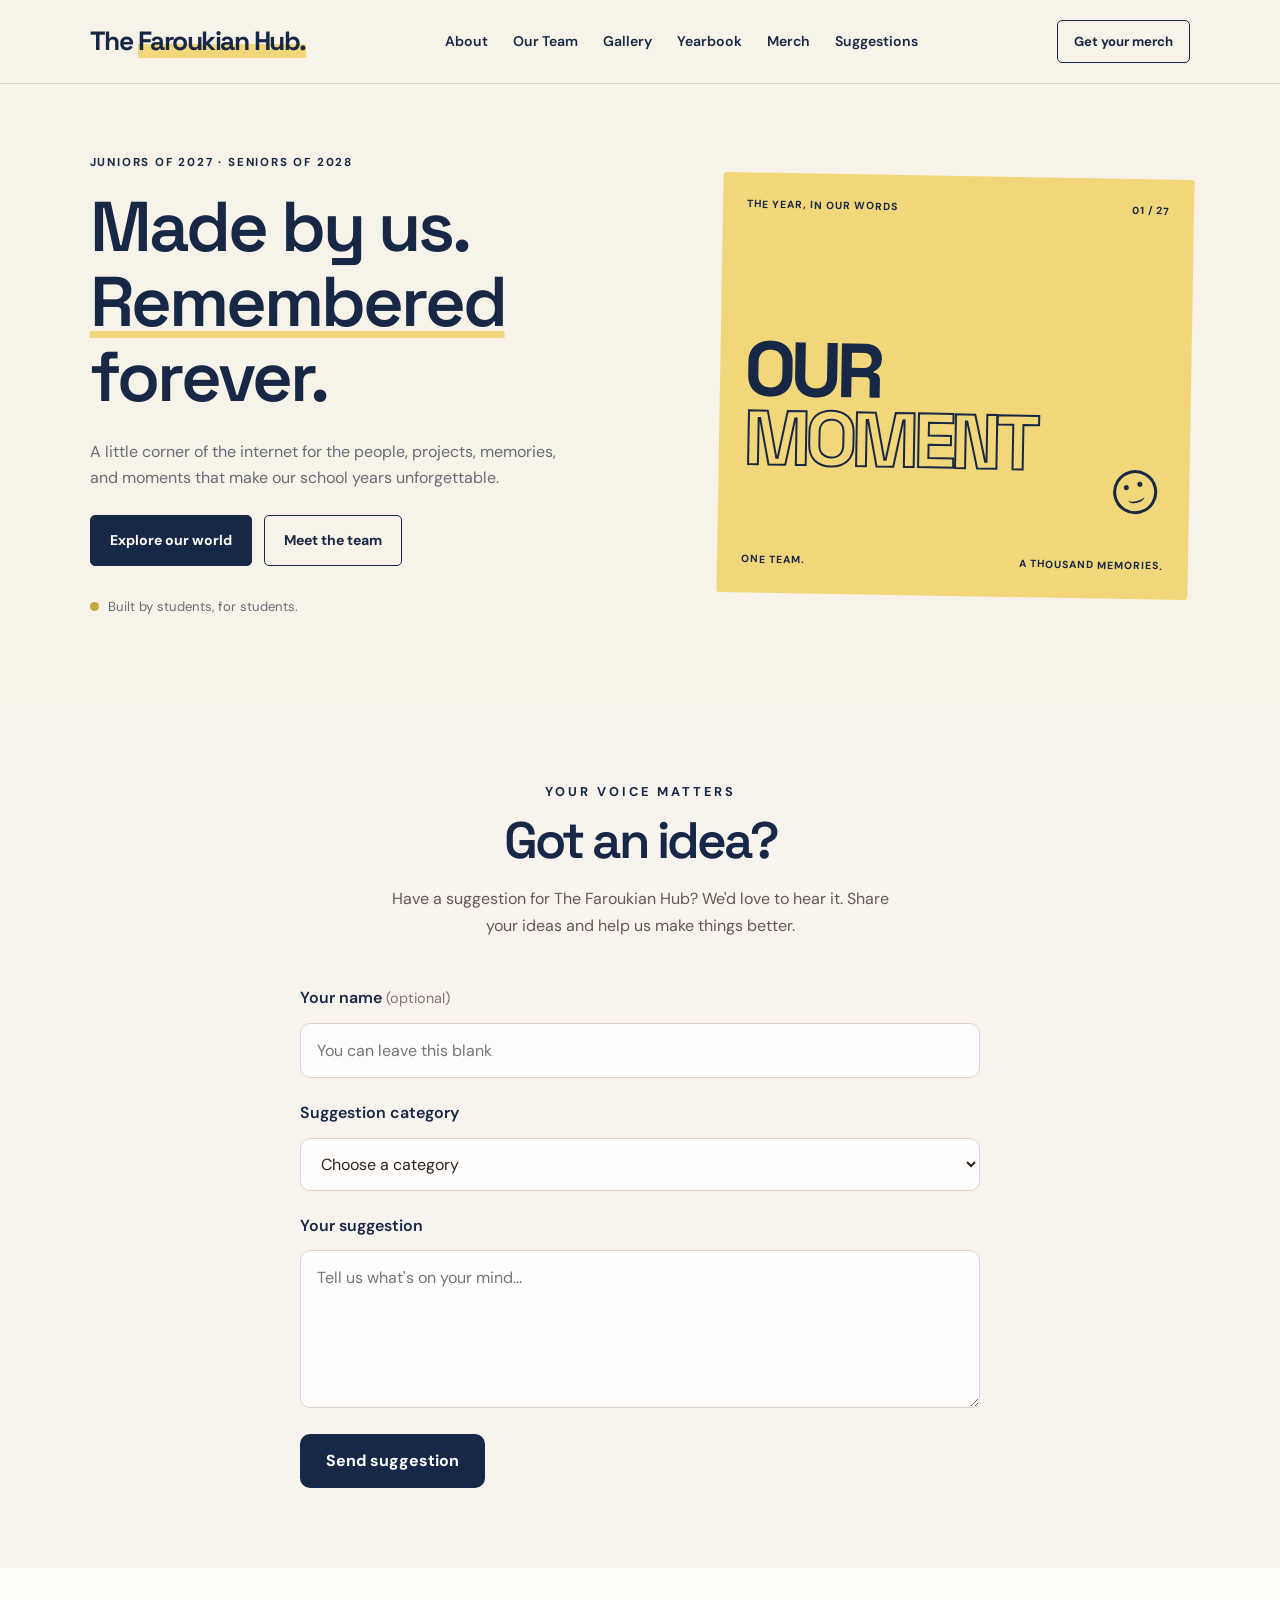
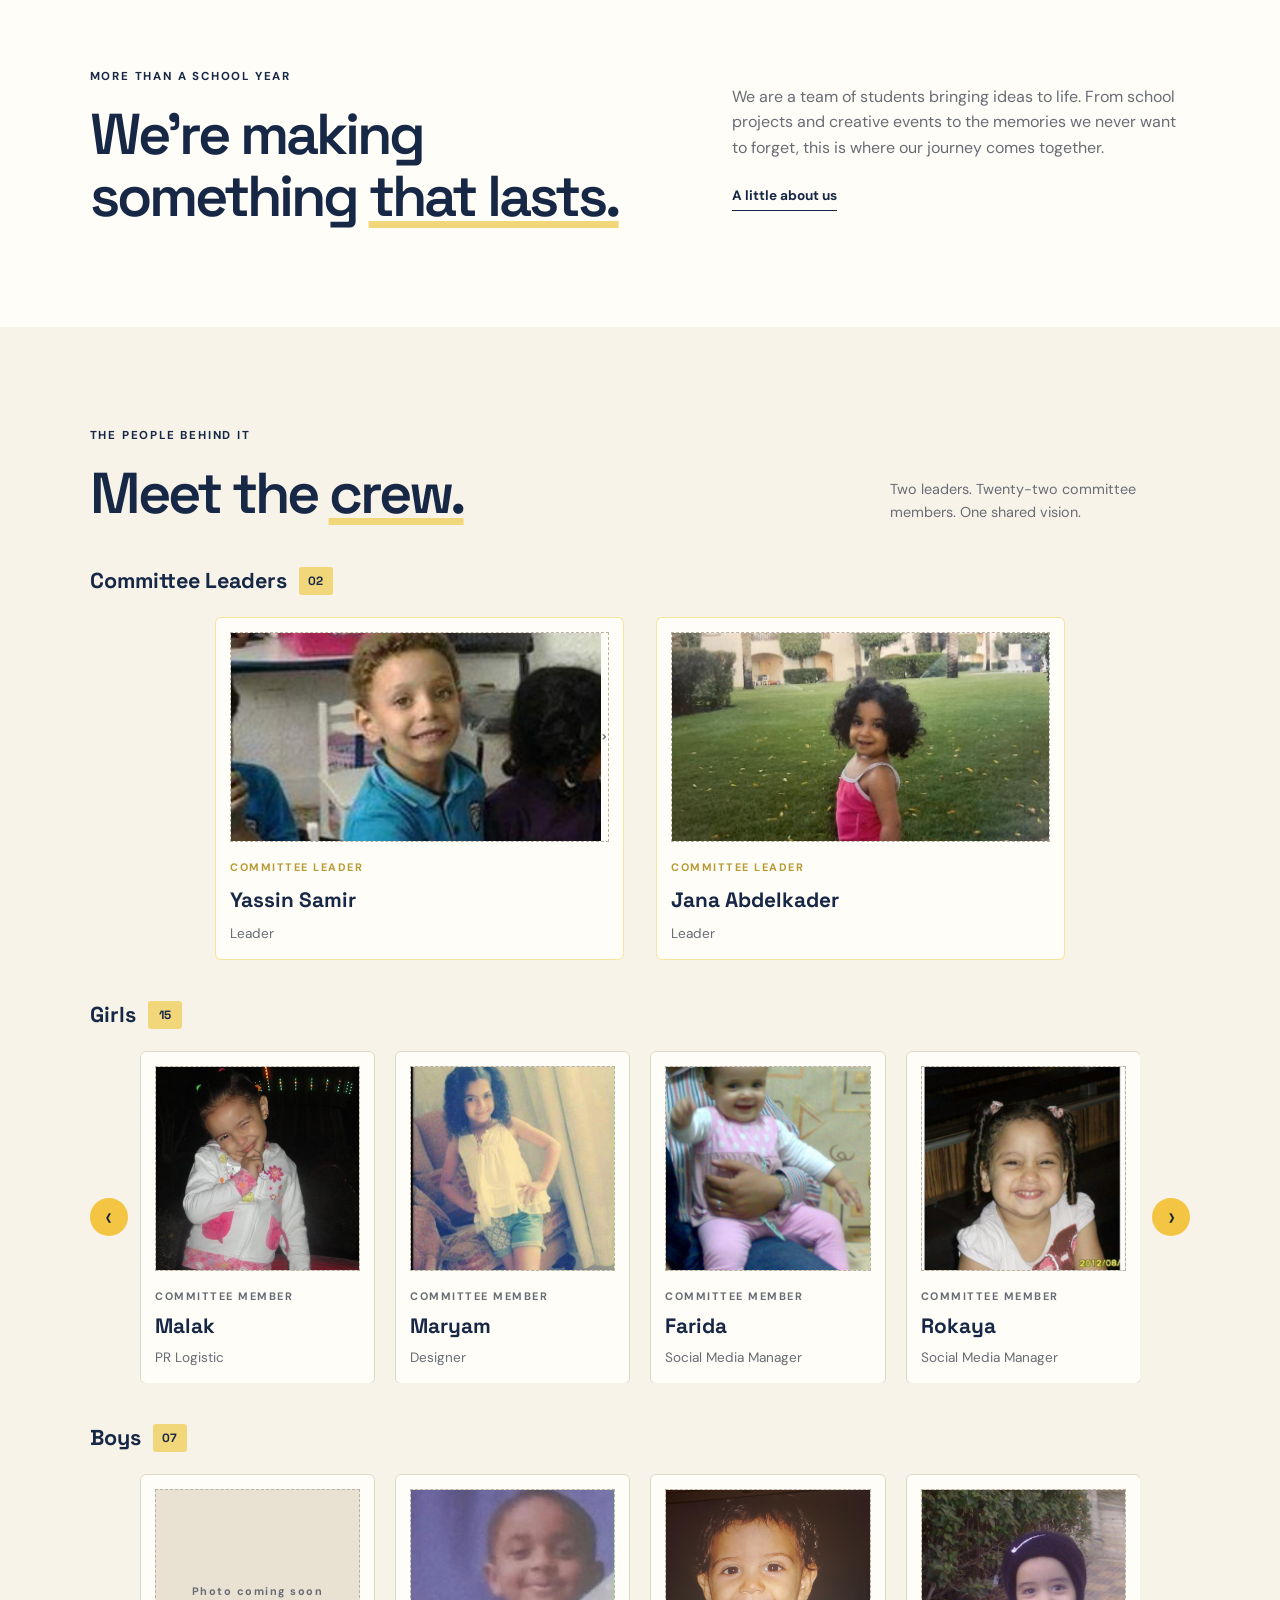
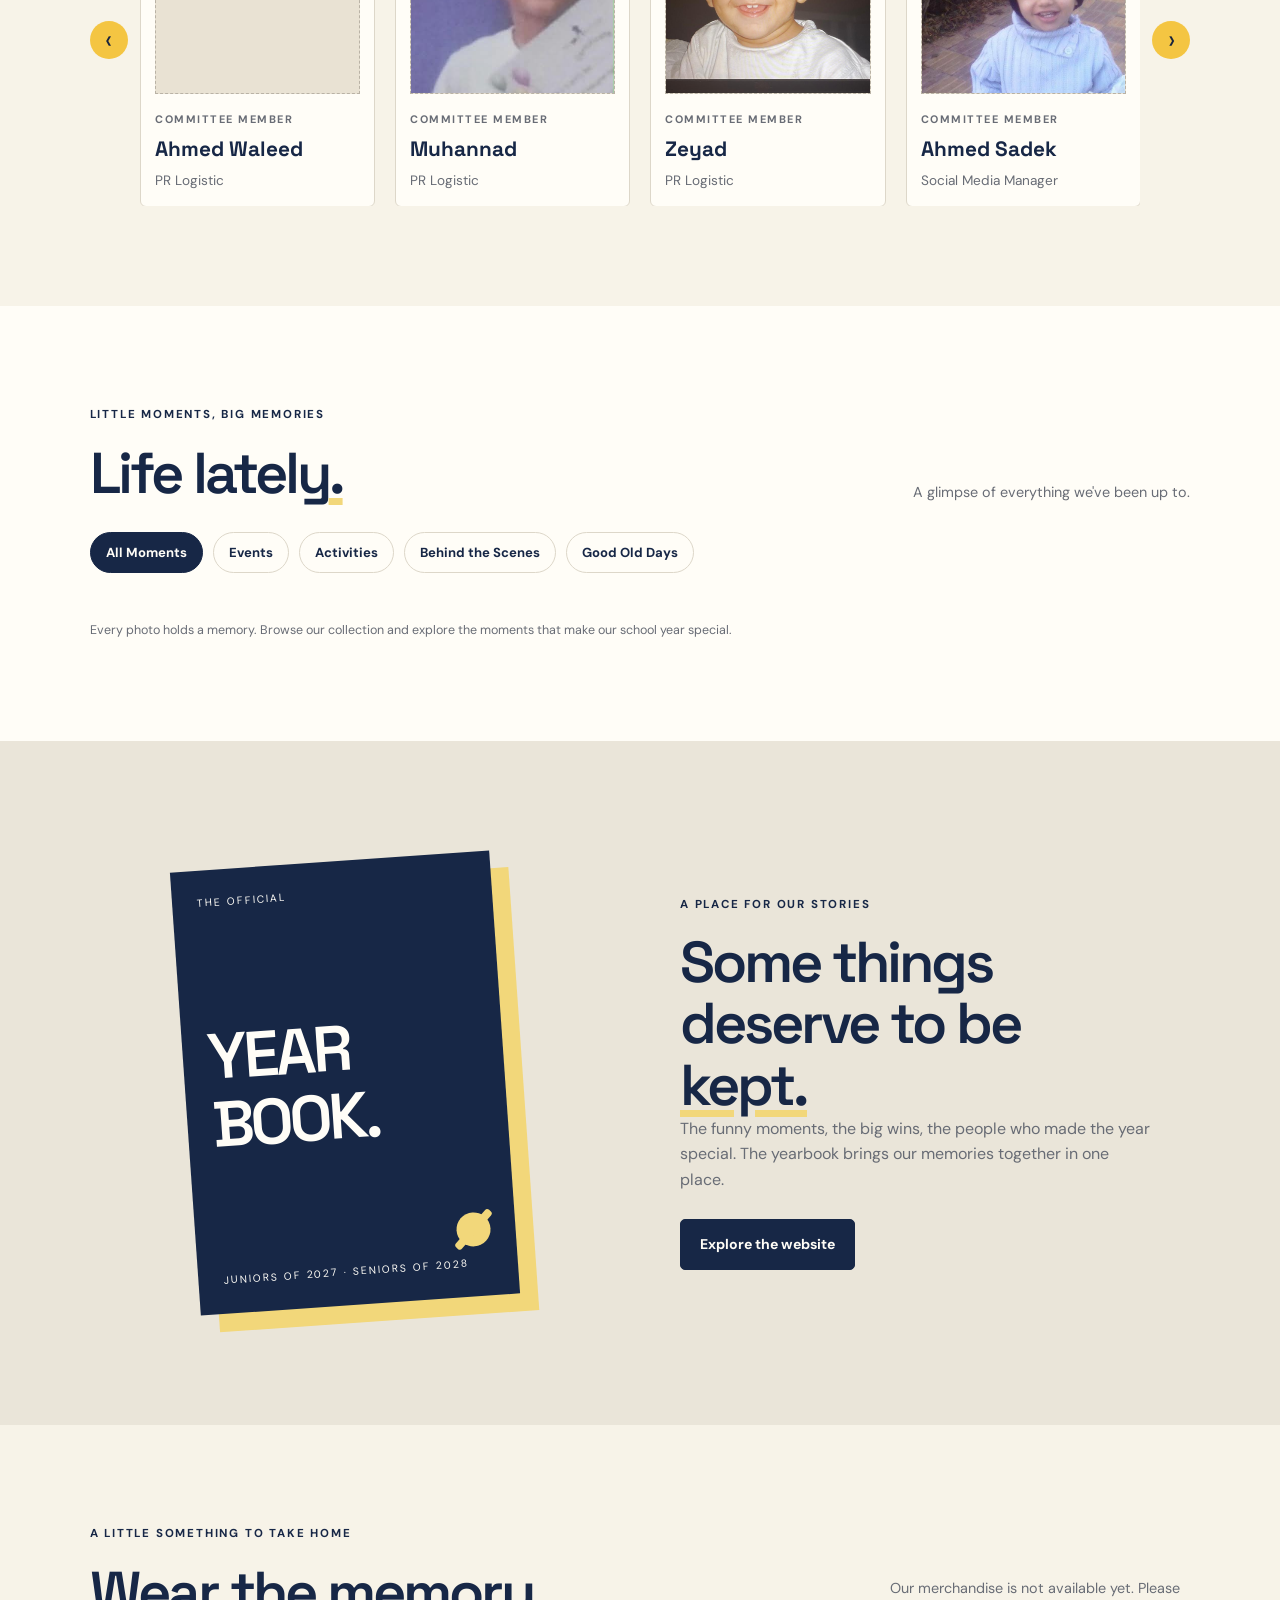
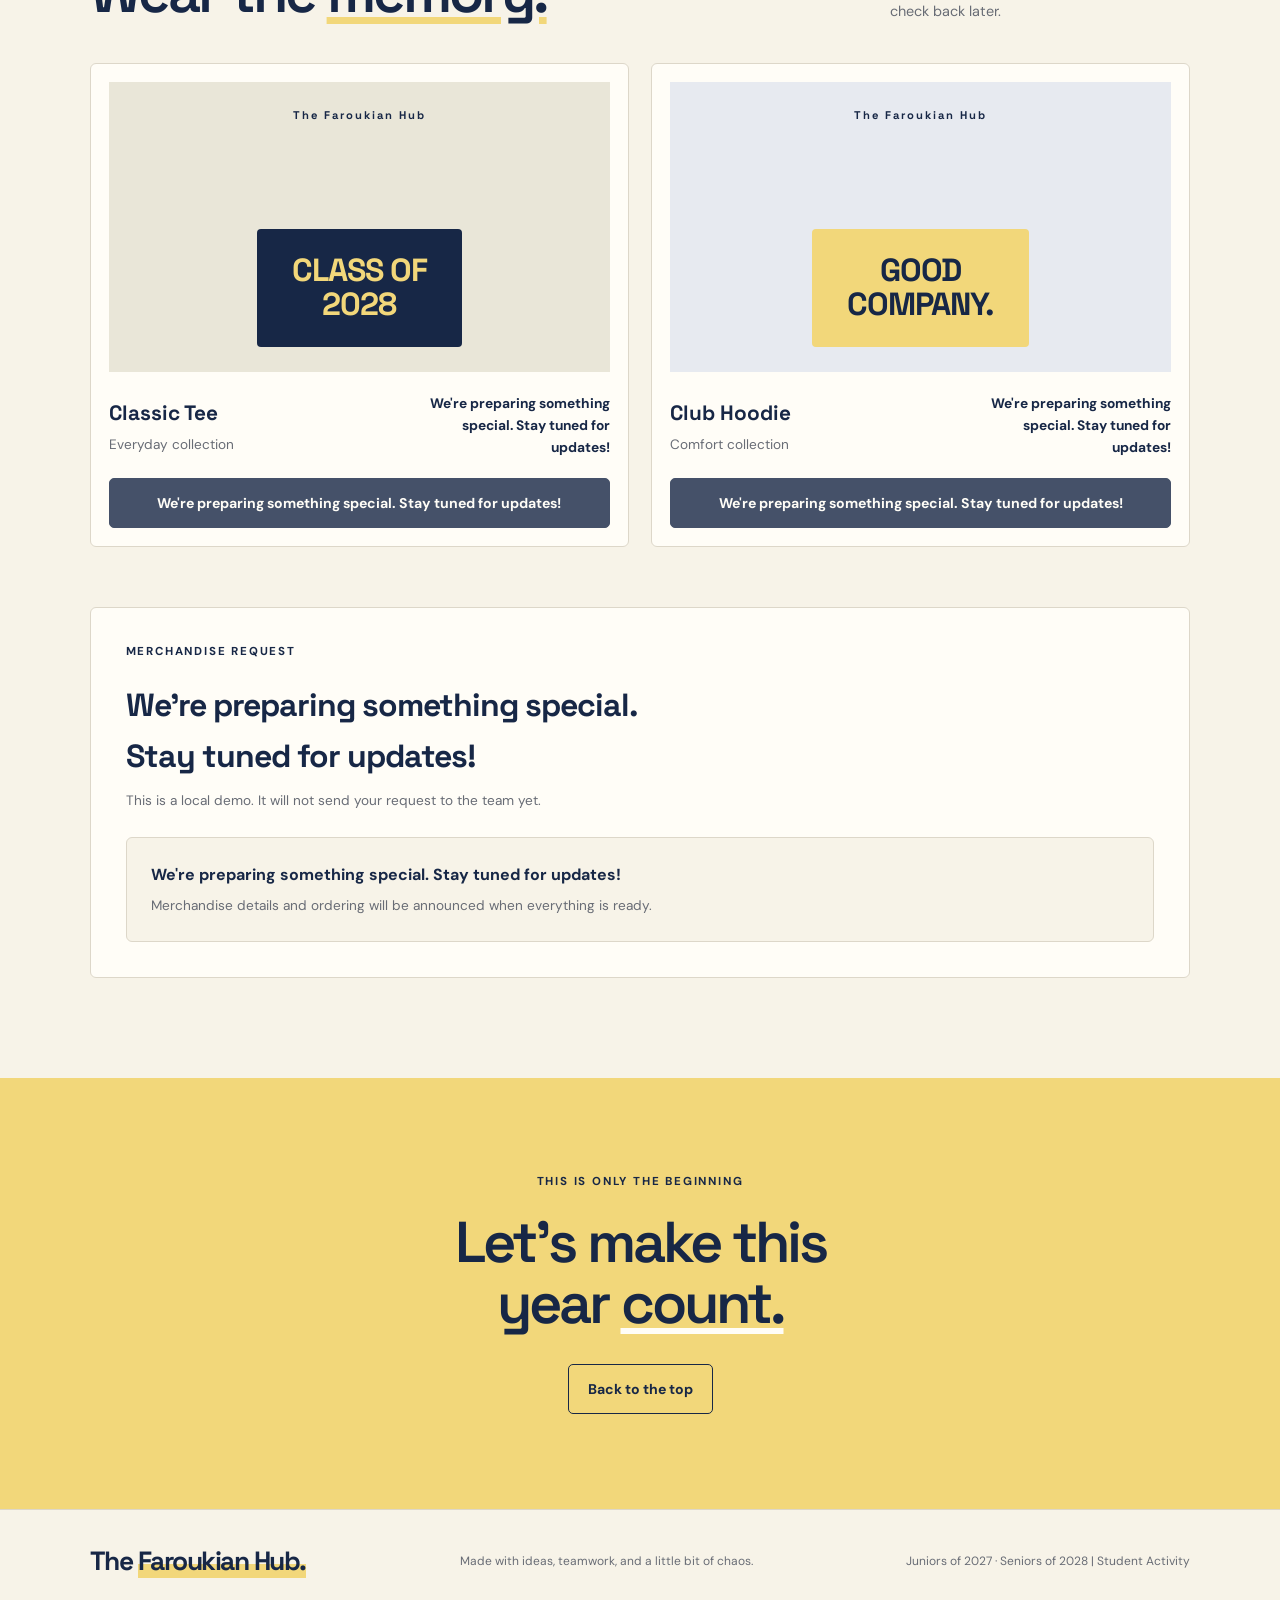
==== commit a5013059: "update photo viewer zoom changes" ====
--- a/our-space-index MAIN.html
+++ b/our-space-index MAIN.html
@@ -460,9 +460,11 @@
 					<p id="viewer-caption">Imported photo collection.</p>
 				</div>
 				<div class="viewer-navigation">
-					<button class="viewer-nav" id="viewer-prev" type="button" aria-label="Previous photo">Previous</button>
-					<button class="viewer-nav" id="viewer-next" type="button" aria-label="Next photo">Next</button>
-				</div>
+    <button class="viewer-nav" id="viewer-zoom-out" type="button">Zoom out −</button>
+    <button class="viewer-nav" id="viewer-zoom-in" type="button">Zoom in +</button>
+    <button class="viewer-nav" id="viewer-prev" type="button" aria-label="Previous photo">Previous</button>
+    <button class="viewer-nav" id="viewer-next" type="button" aria-label="Next photo">Next</button>
+</div>
 			</div>
 		</dialog>
 
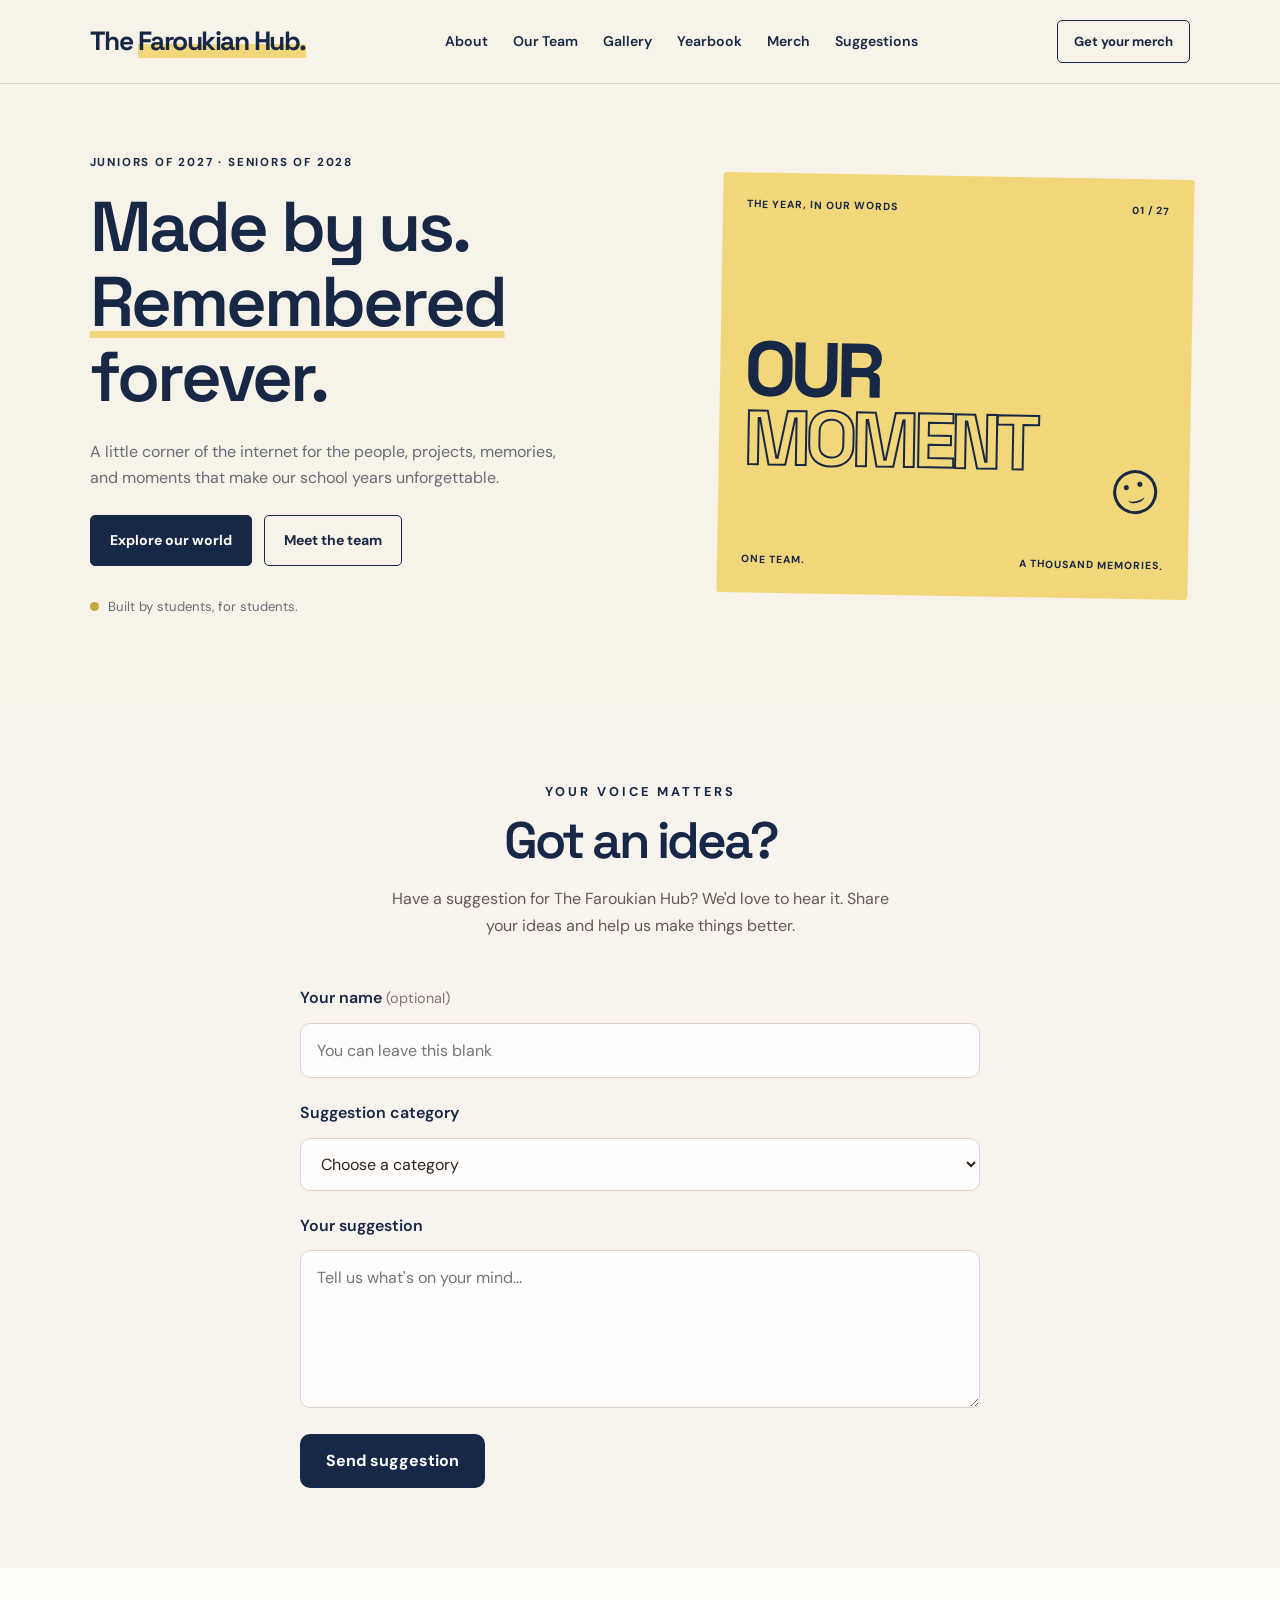
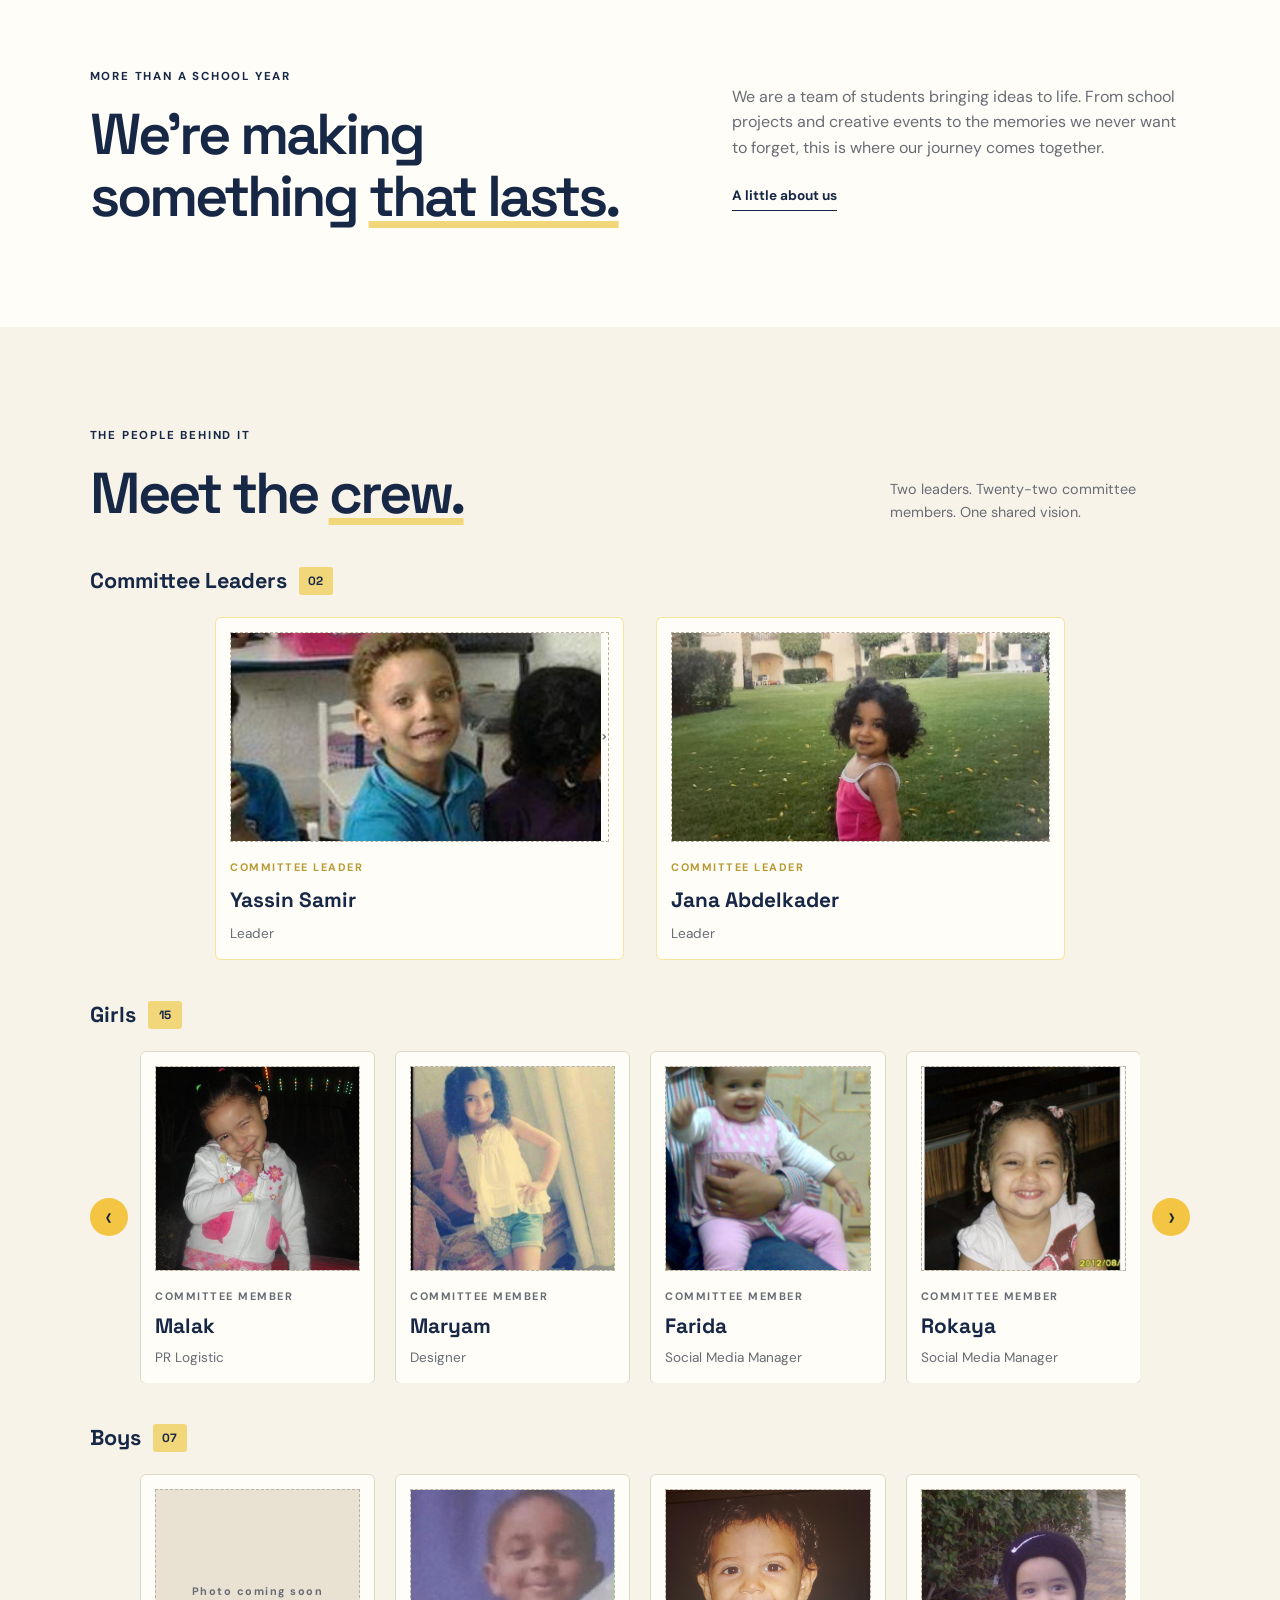
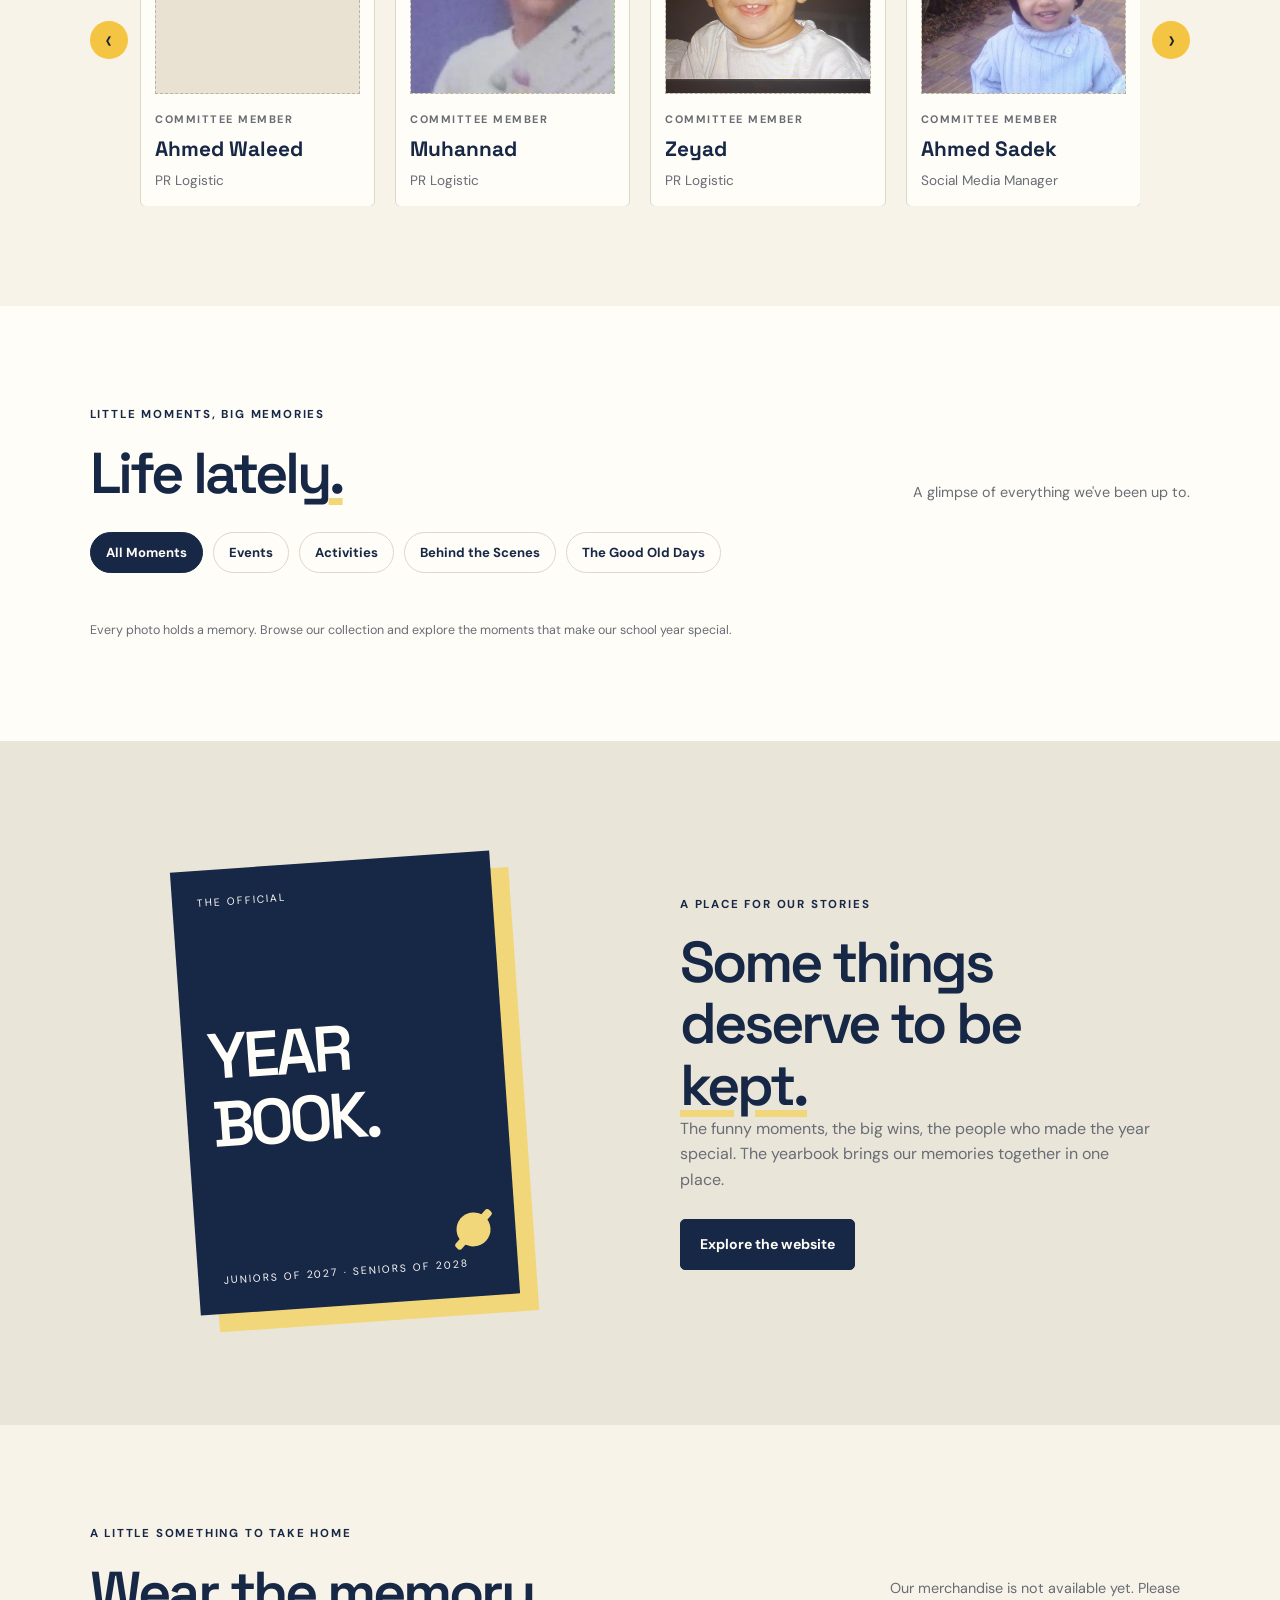
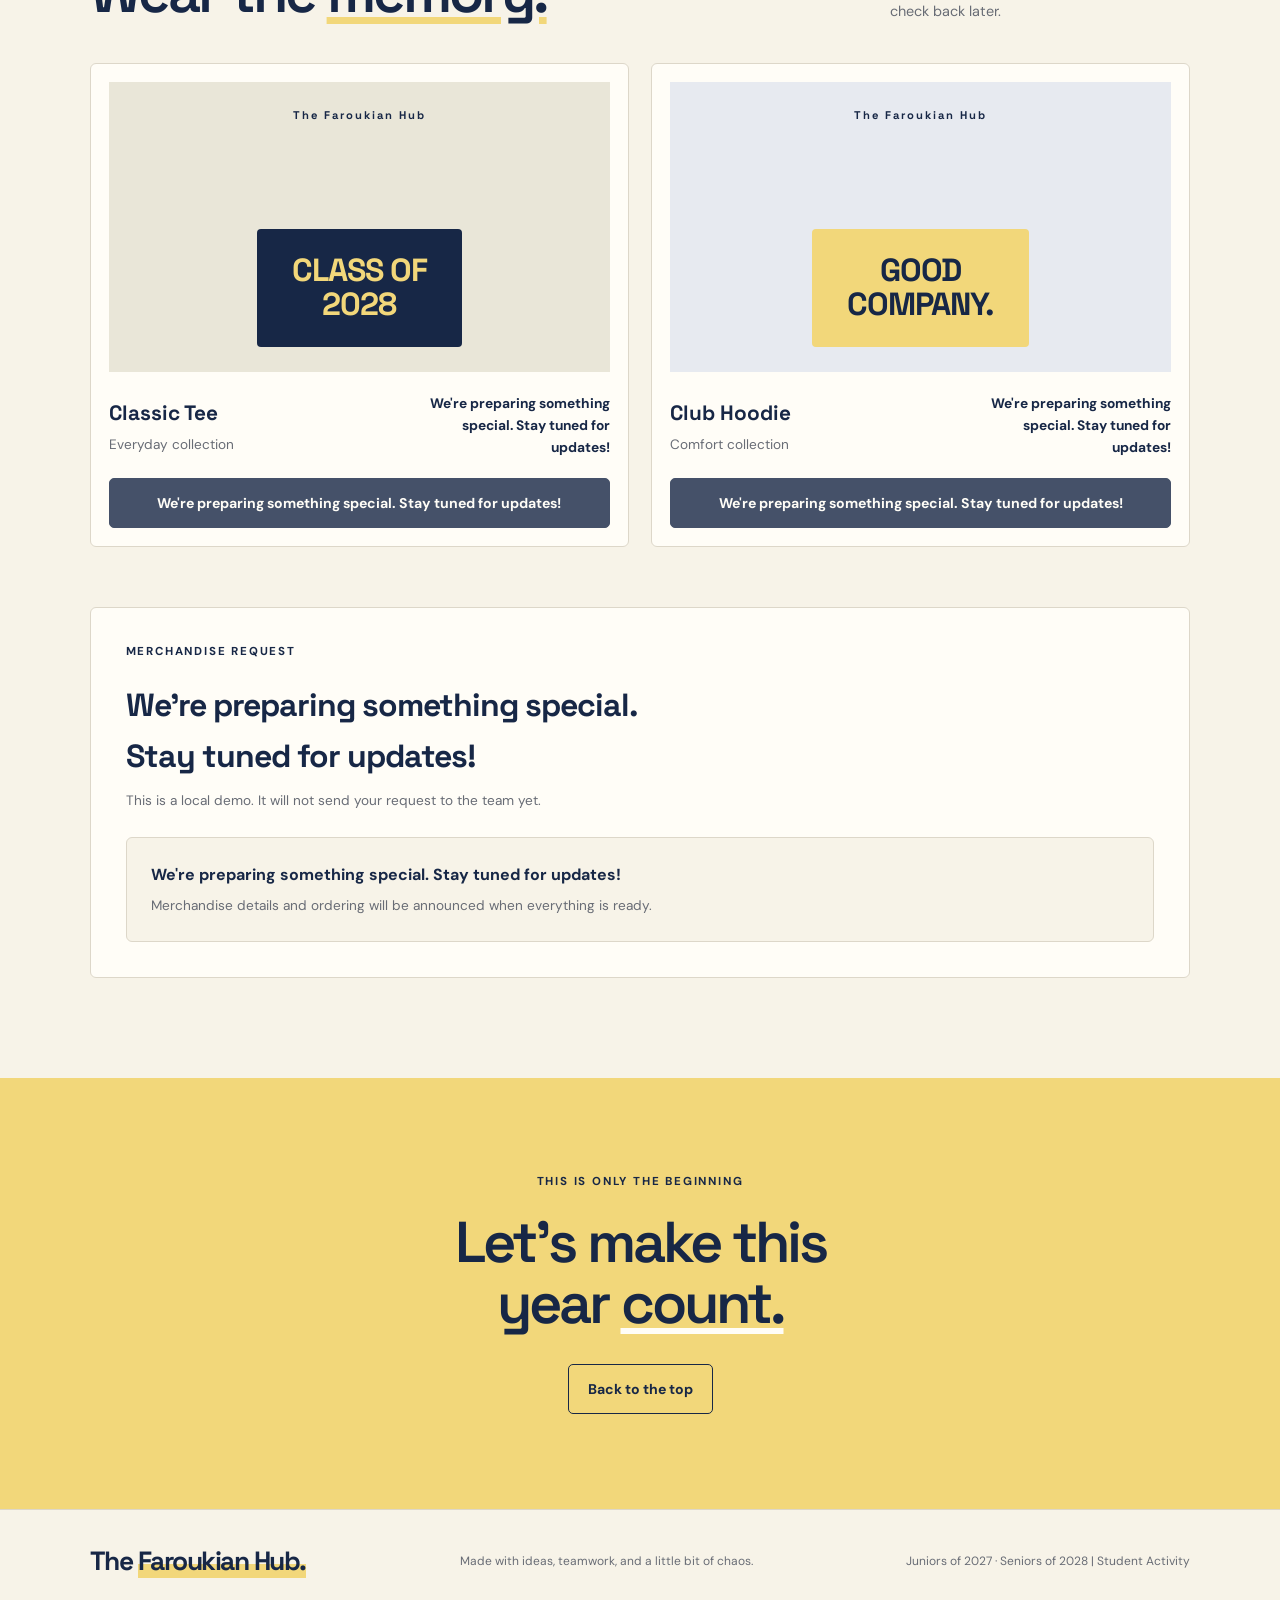
==== commit 6de8ac03: "update html" ====
--- a/our-space-index MAIN.html
+++ b/our-space-index MAIN.html
@@ -431,7 +431,7 @@
     <button class="gallery-filter" type="button" data-filter="activities" aria-pressed="false">Activities</button>
     <button class="gallery-filter" type="button" data-filter="behind-the-scenes" aria-pressed="false">Behind the Scenes</button>
 	<button class="gallery-filter" data-filter="good-old-days">
-    Good Old Days
+    The Good Old Days
 </button>
 </div>
 
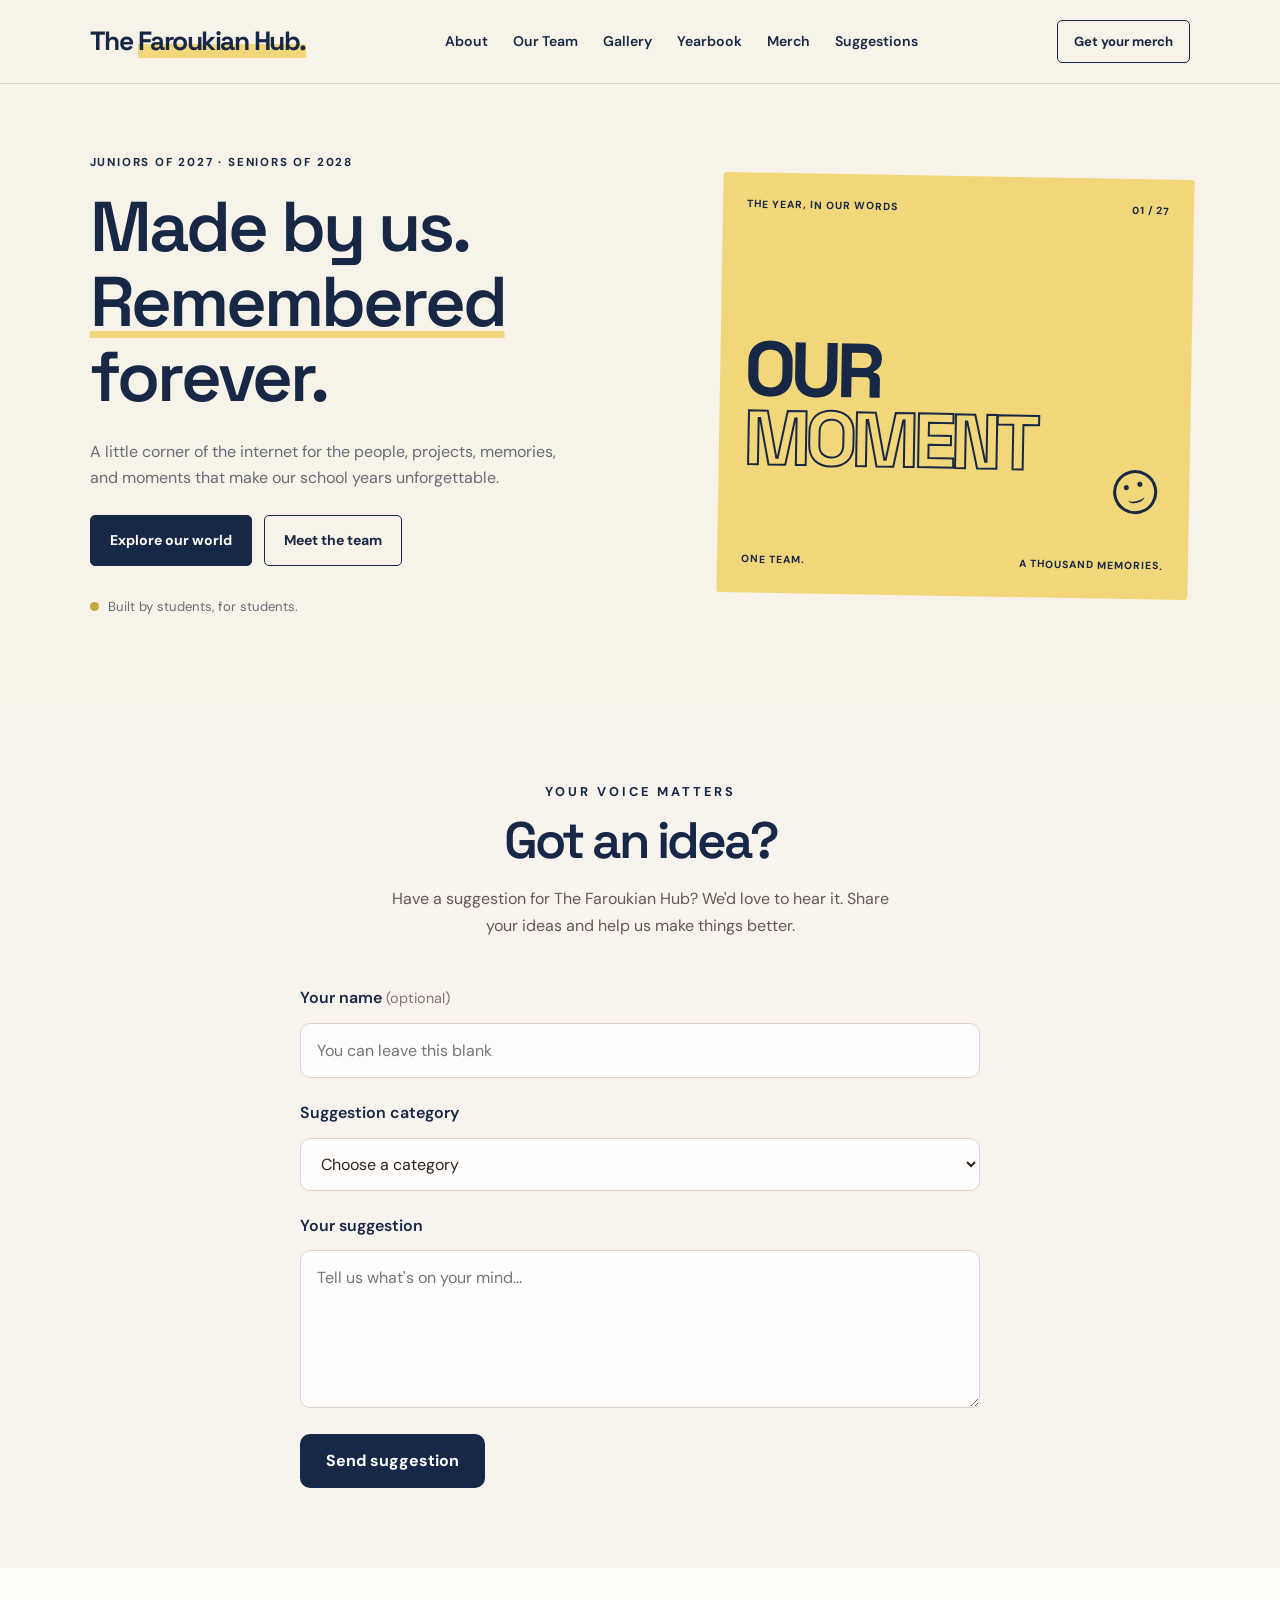
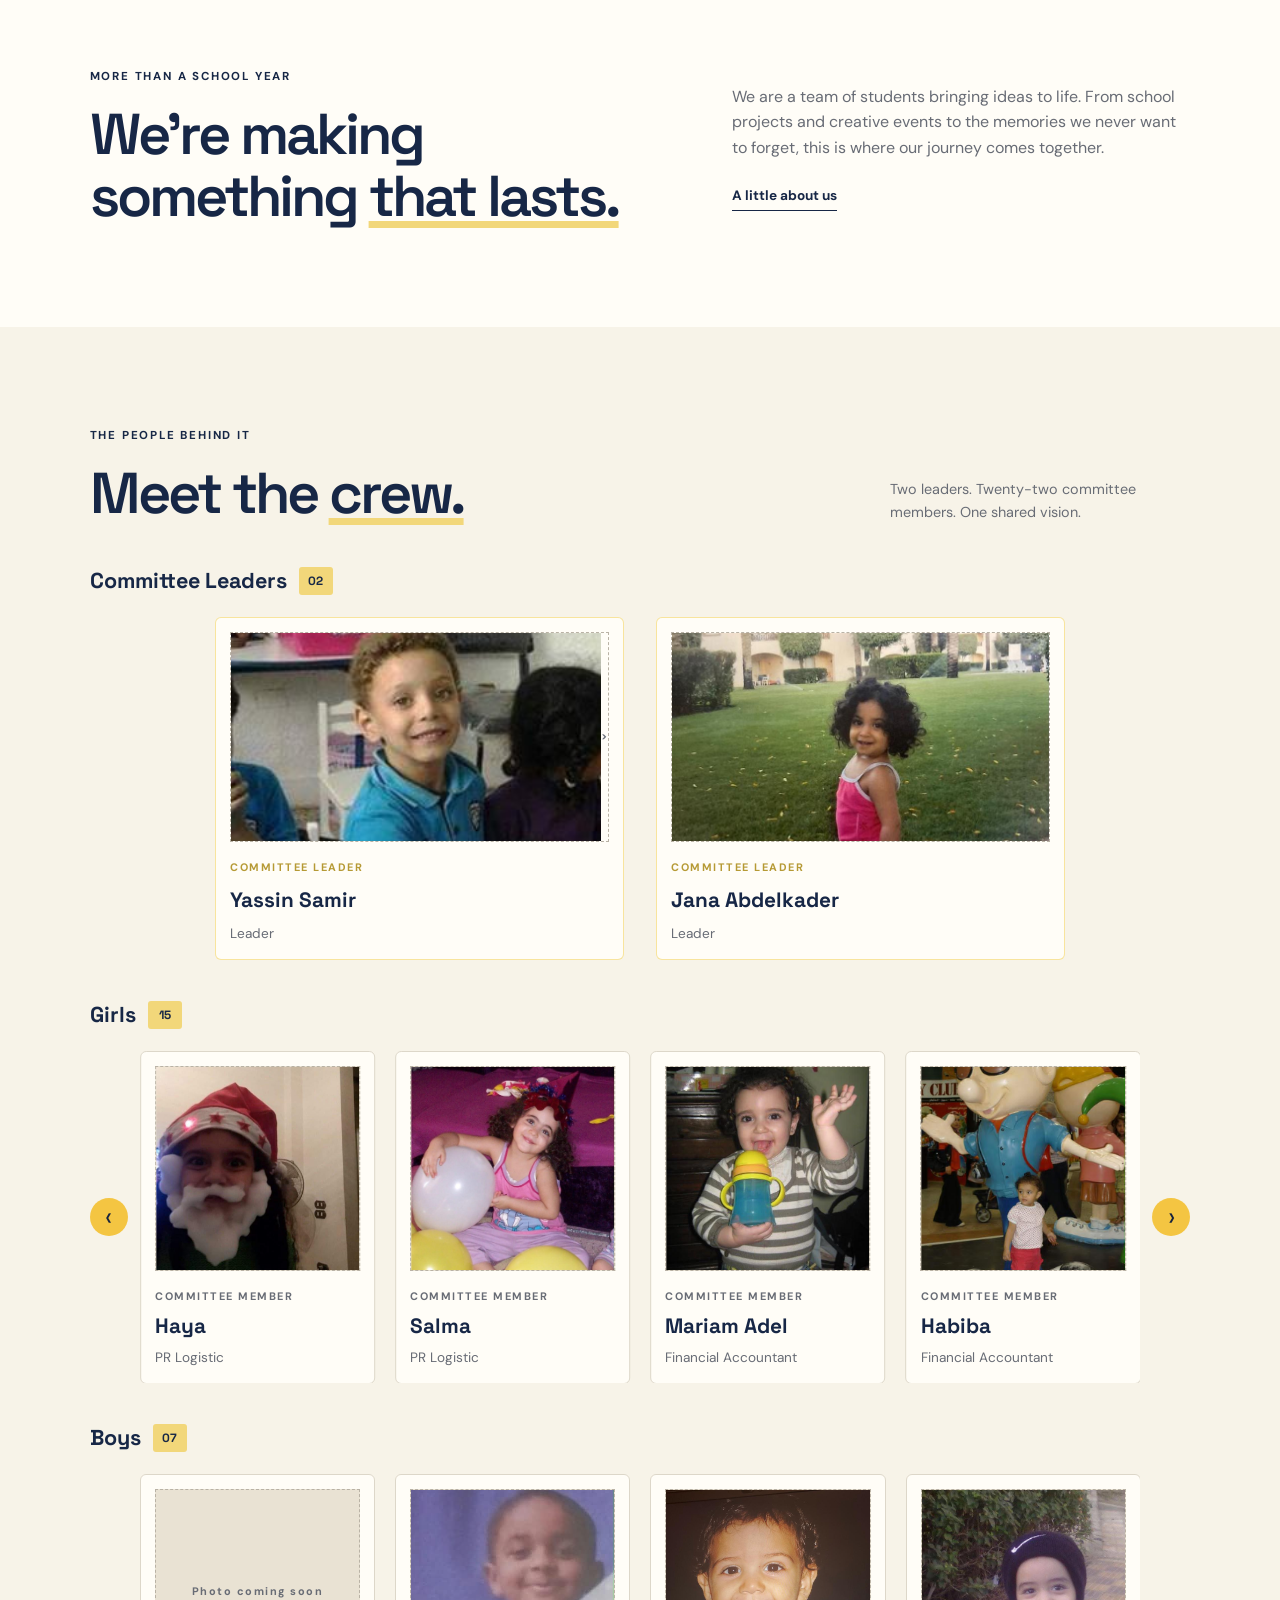
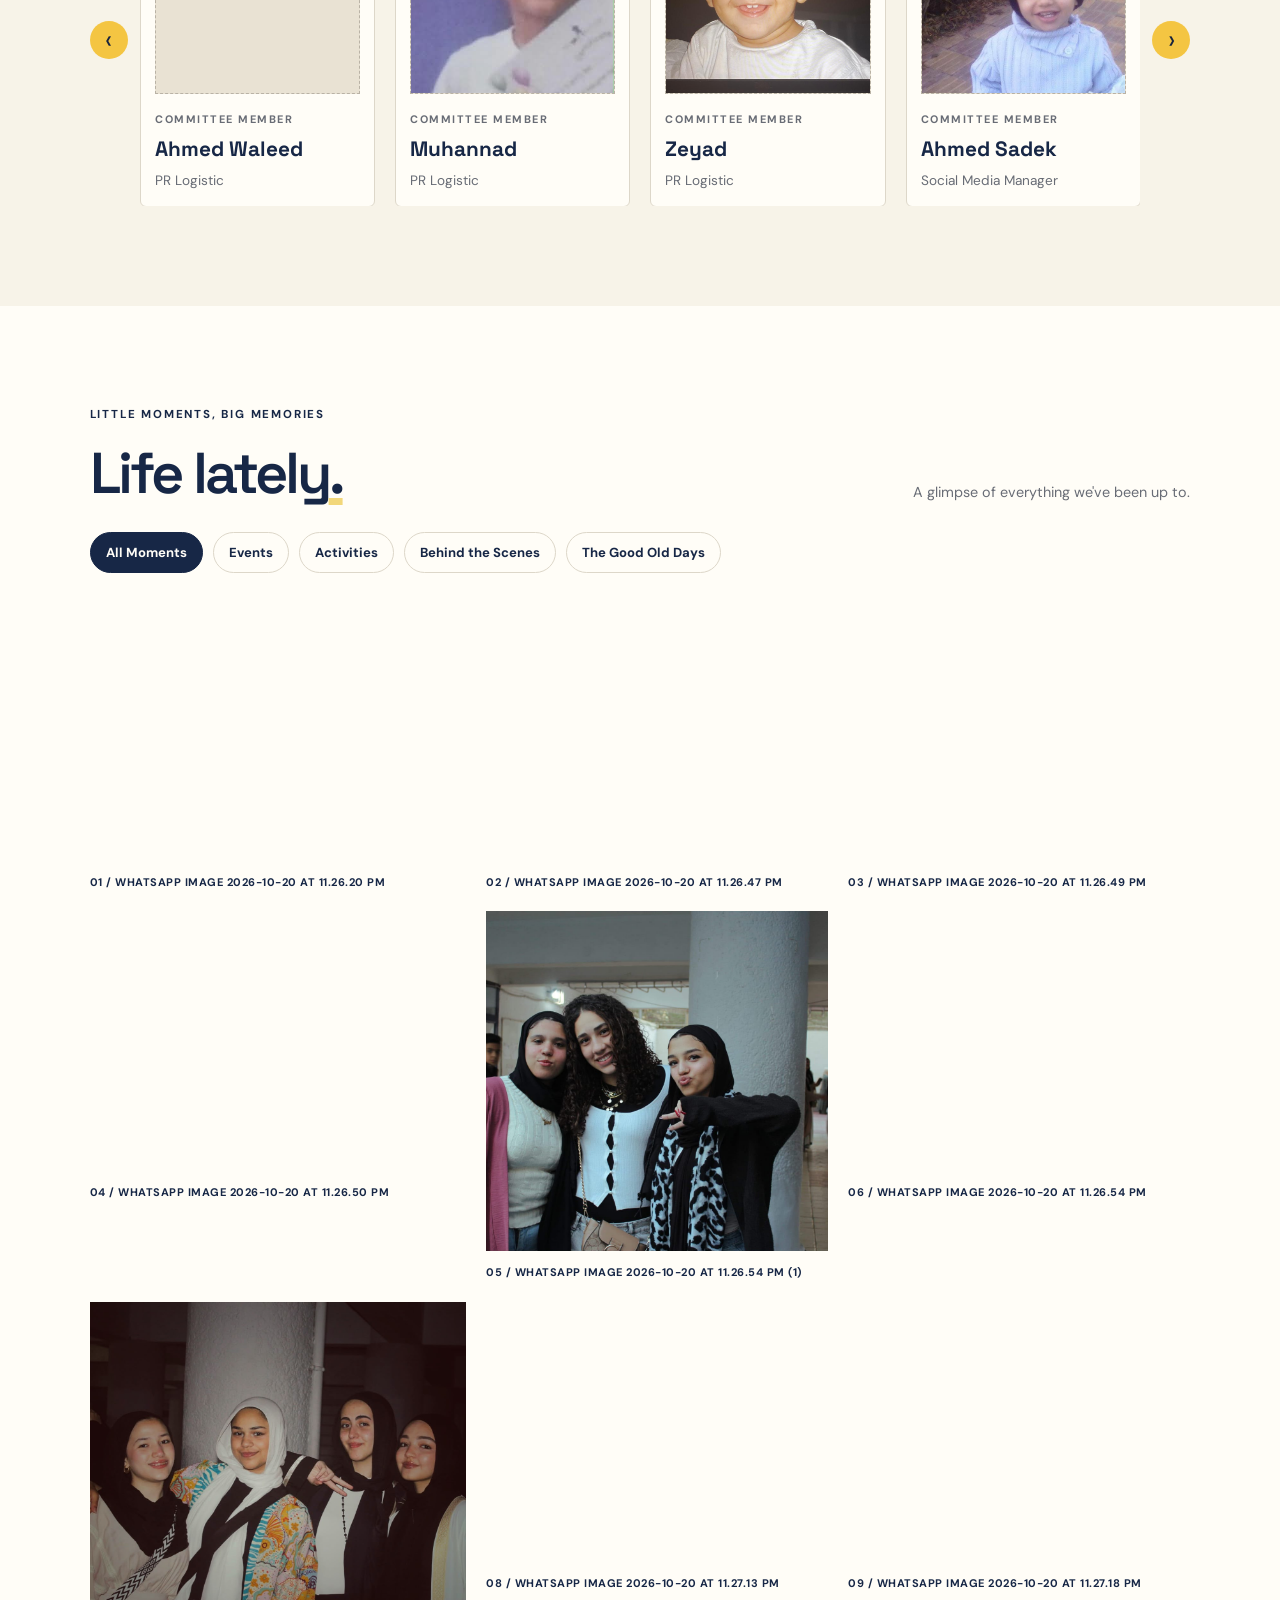
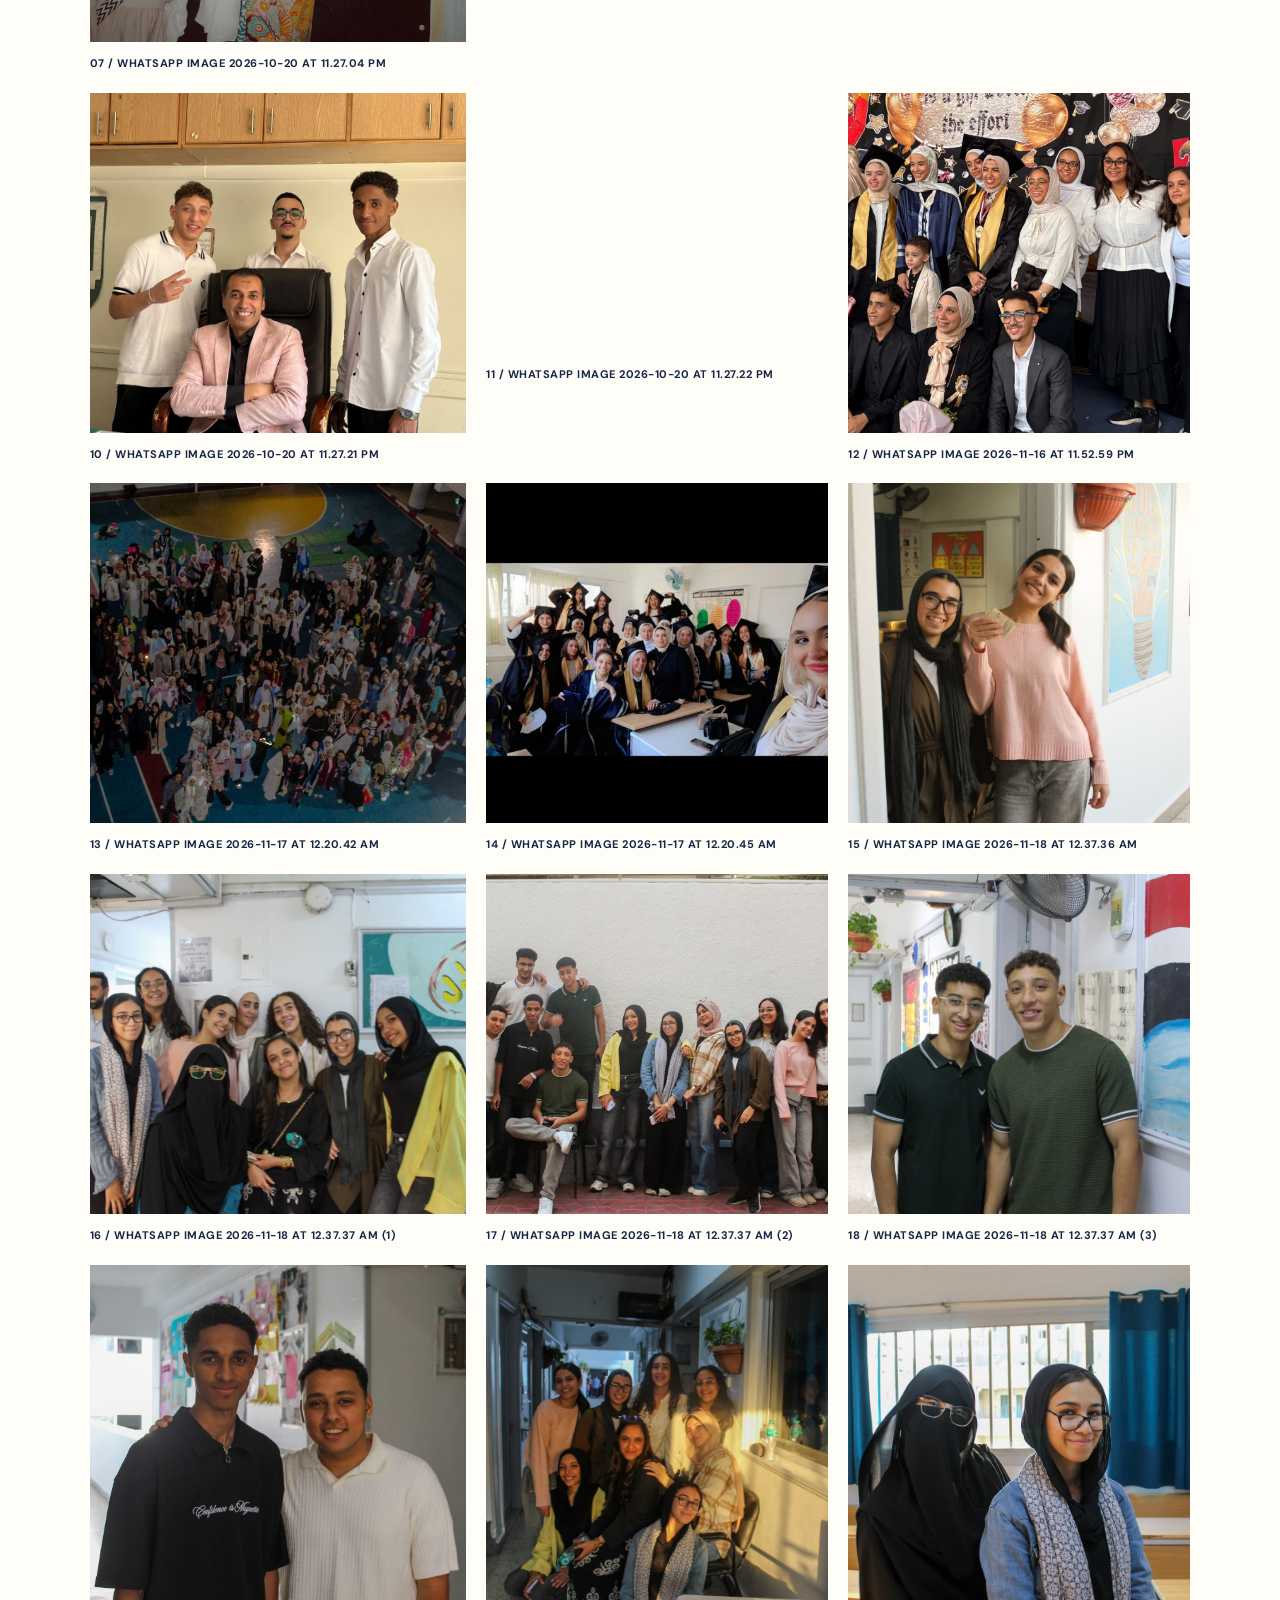
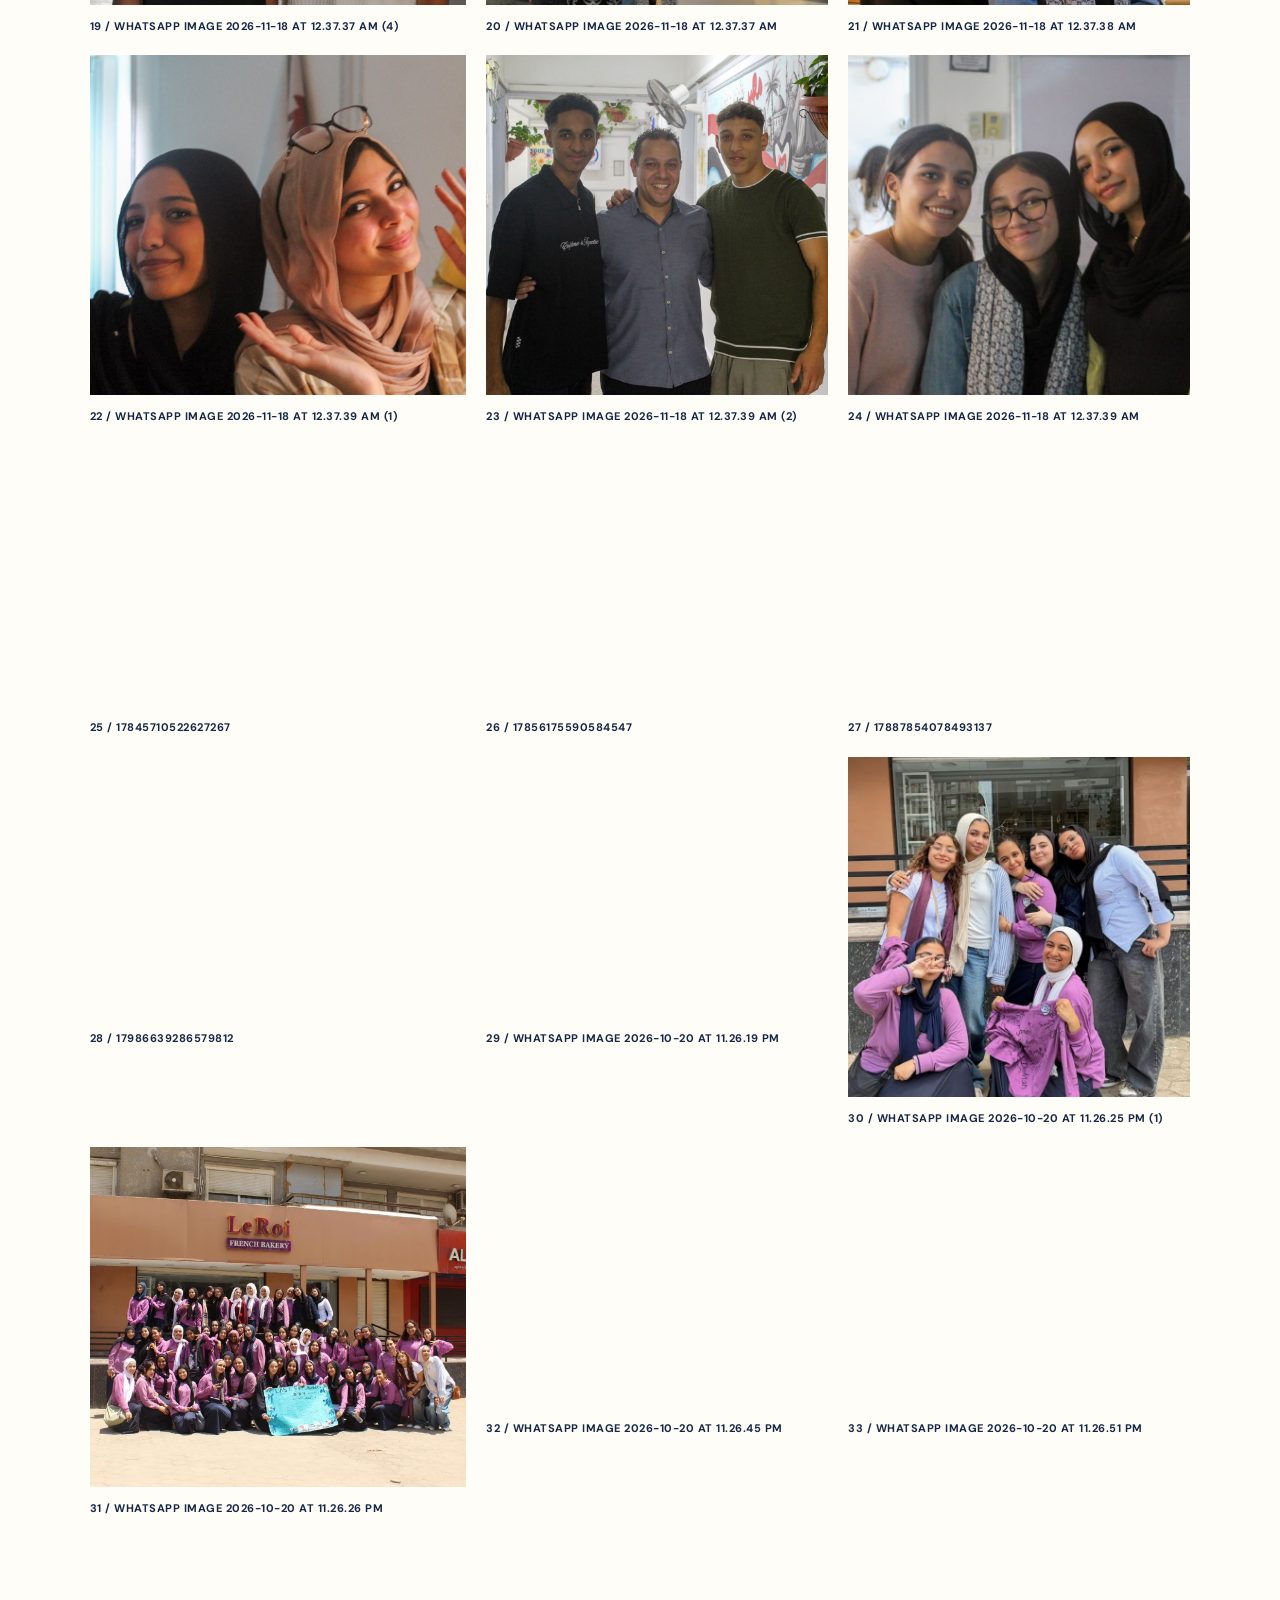
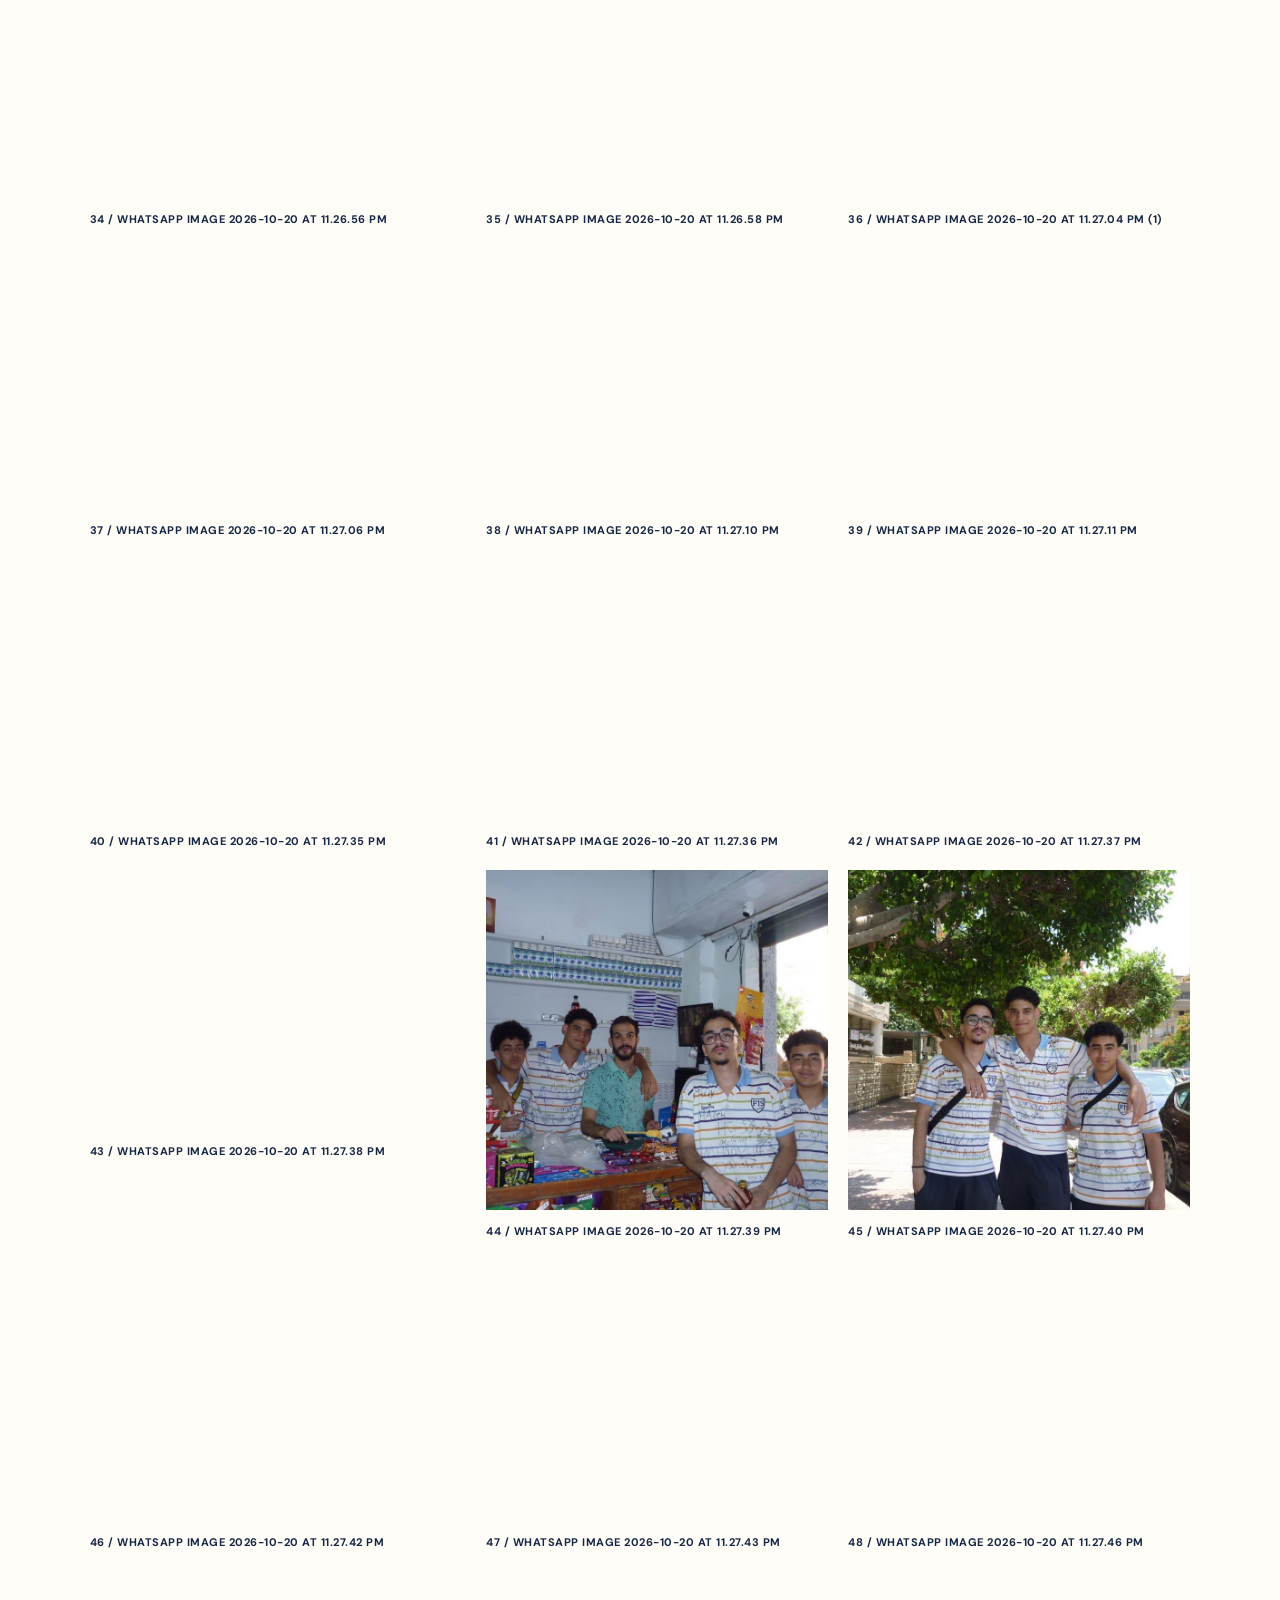
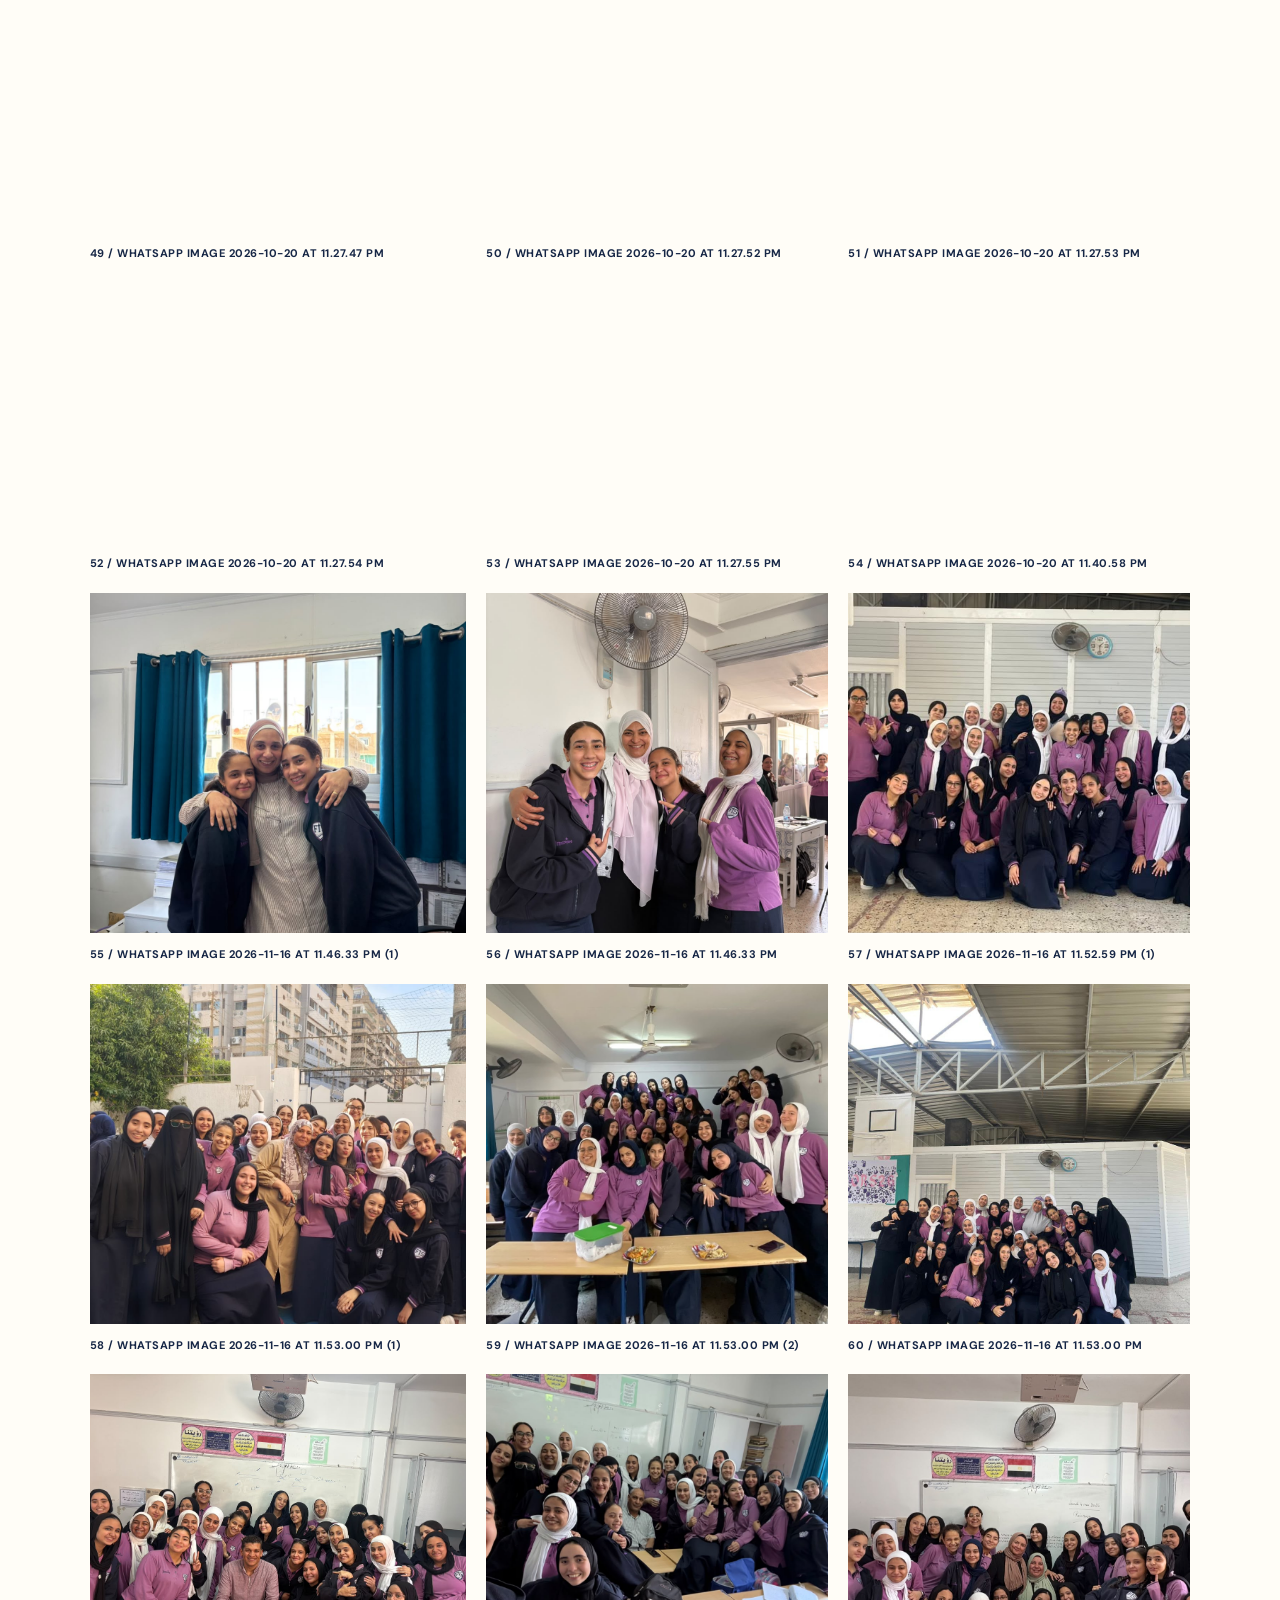
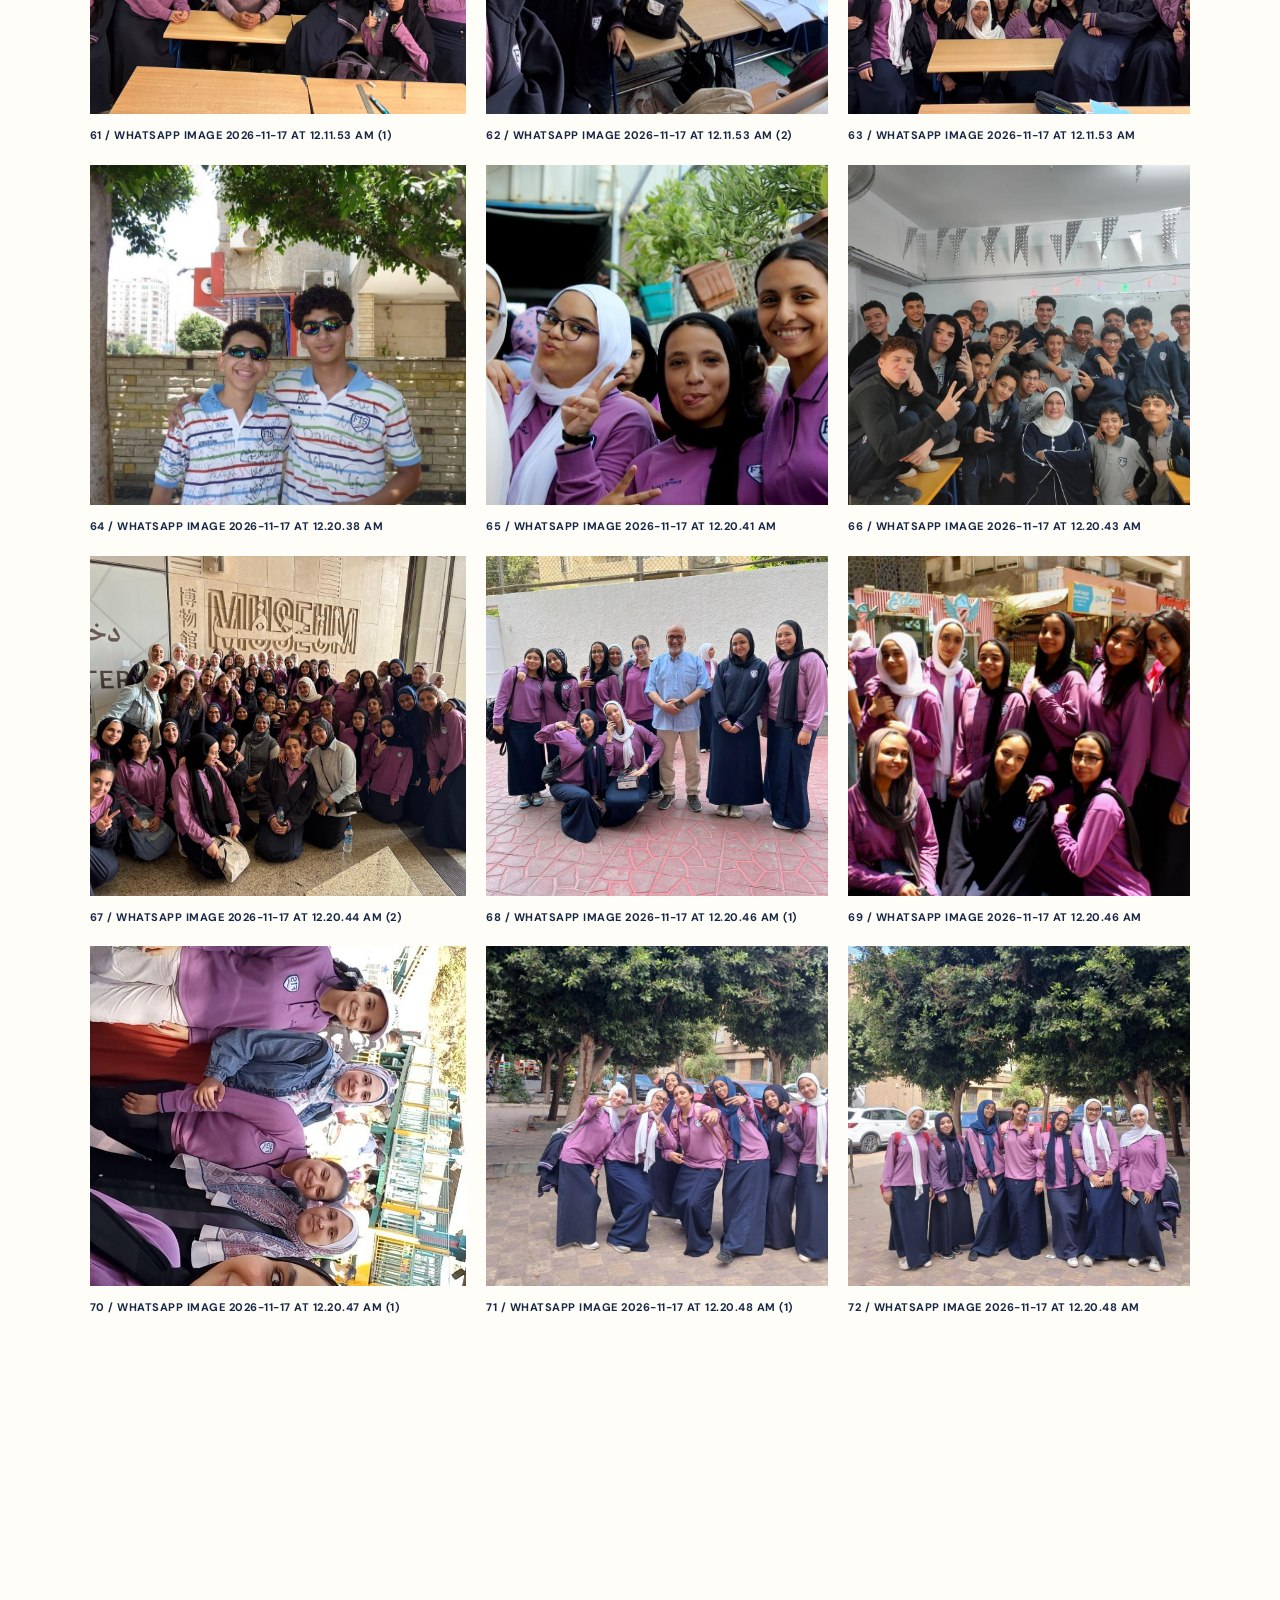
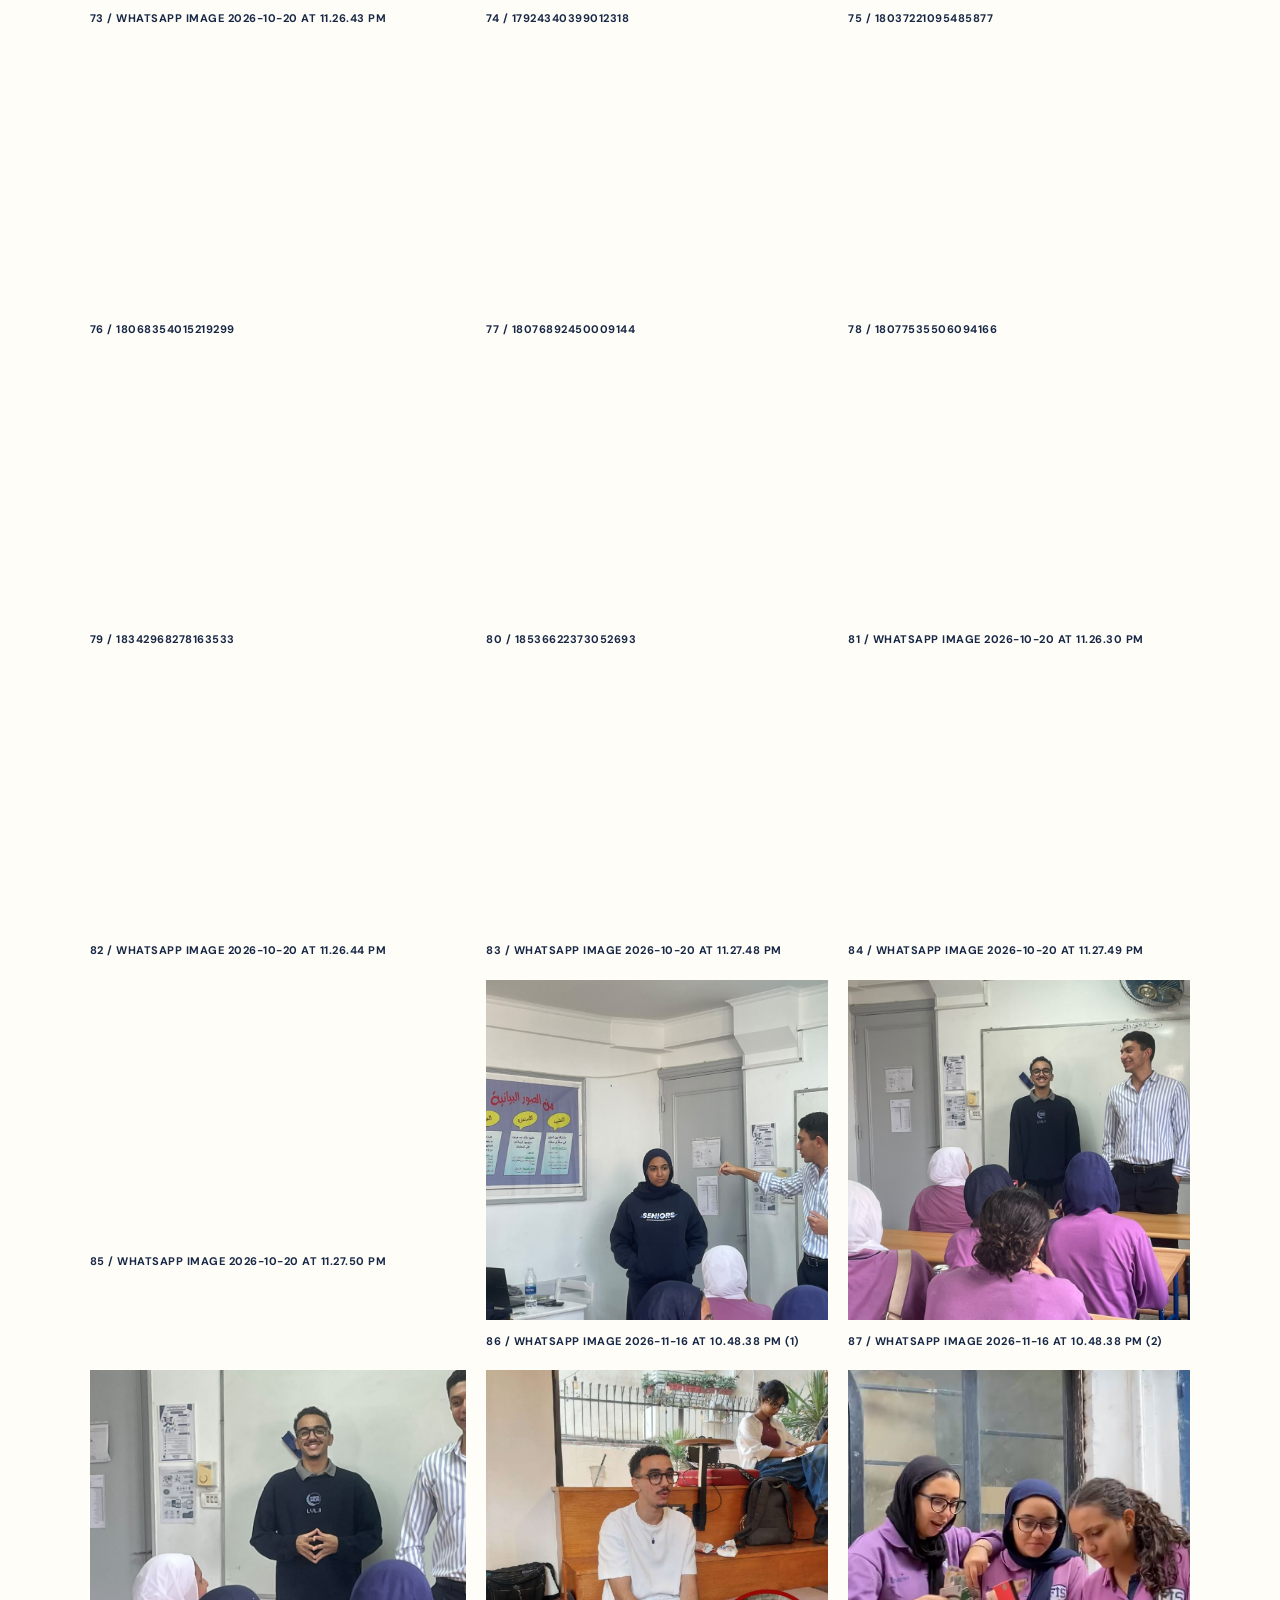
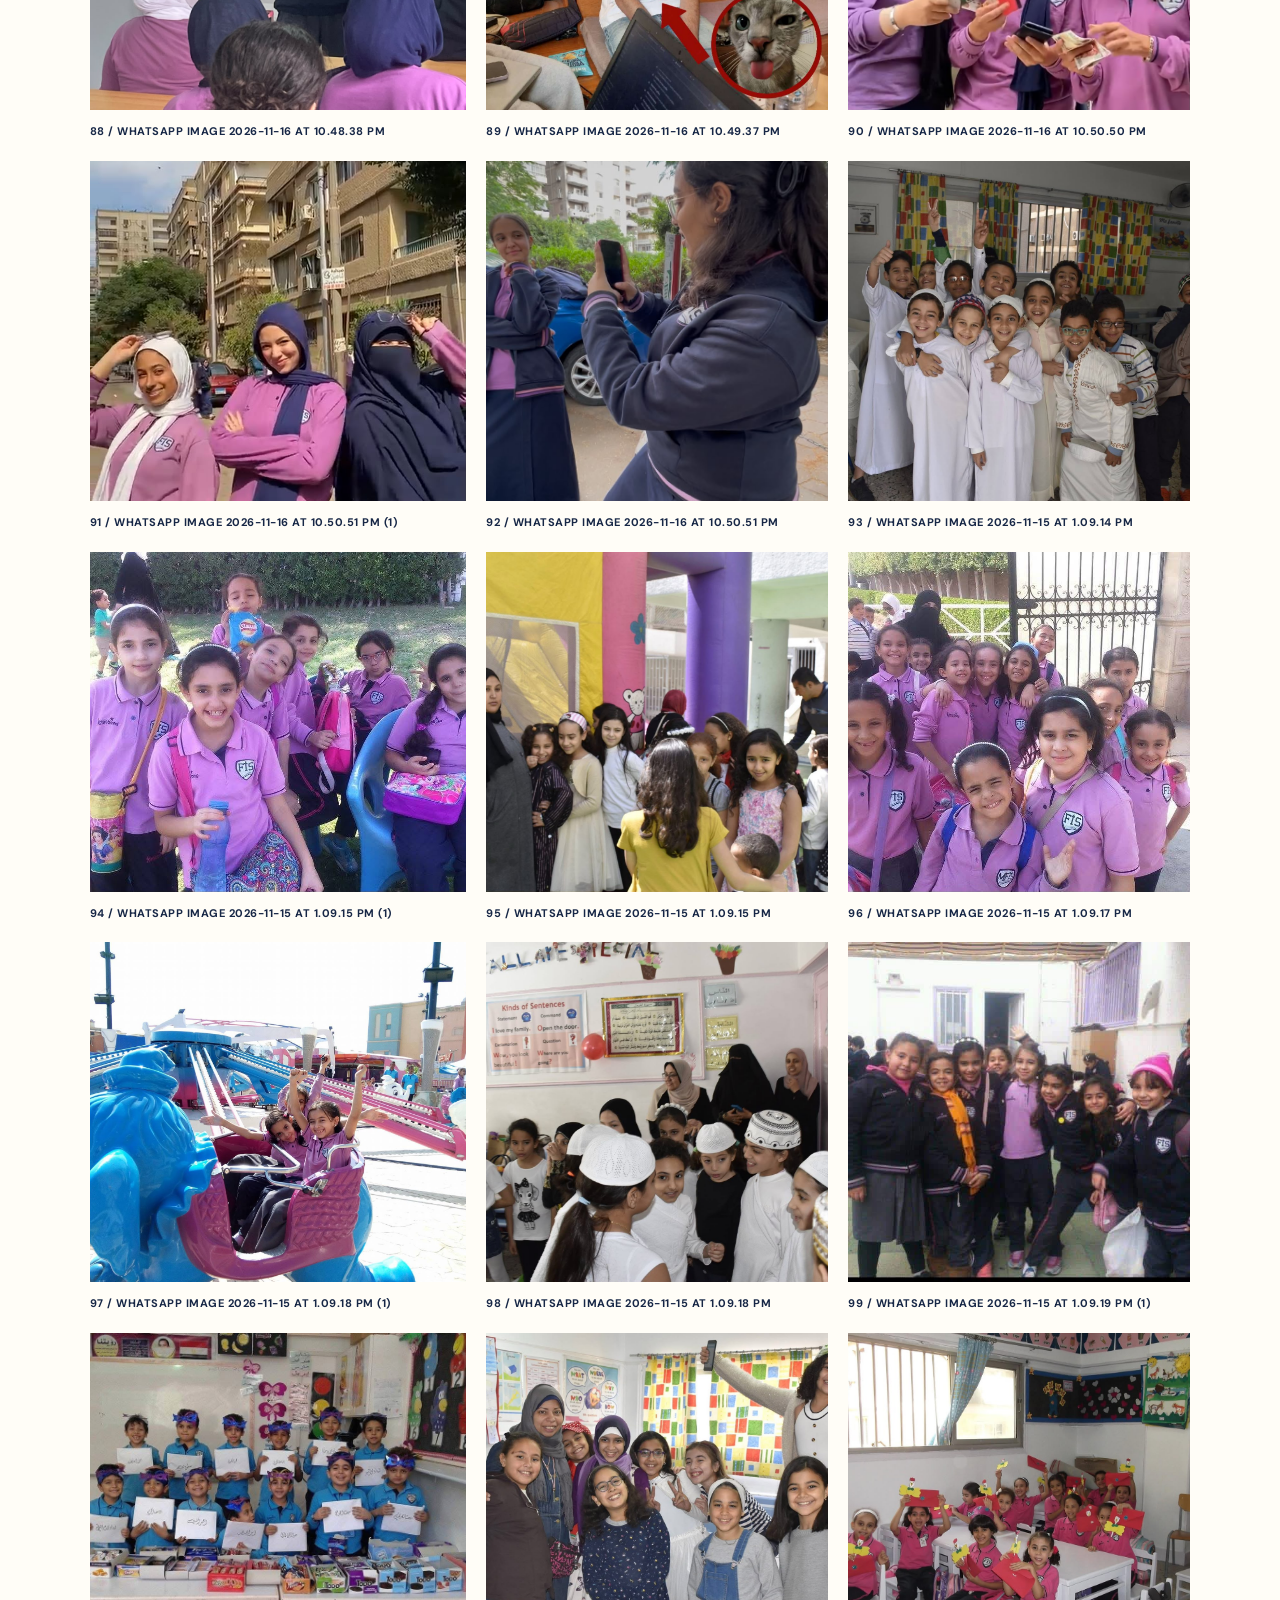
==== commit c32caa3e: "Update our-space-index MAIN.html" ====
--- a/our-space-index MAIN.html
+++ b/our-space-index MAIN.html
@@ -463,6 +463,8 @@
     <button class="viewer-nav" id="viewer-zoom-out" type="button">Zoom out −</button>
     <button class="viewer-nav" id="viewer-zoom-in" type="button">Zoom in +</button>
     <button class="viewer-nav" id="viewer-prev" type="button" aria-label="Previous photo">Previous</button>
+	<button class="viewer-nav" id="viewer-zoom-out" type="button">Zoom out −</button>
+<button class="viewer-nav" id="viewer-zoom-in" type="button">Zoom in +</button>
     <button class="viewer-nav" id="viewer-next" type="button" aria-label="Next photo">Next</button>
 </div>
 			</div>
--- a/our-space-style MAIN.css
+++ b/our-space-style MAIN.css
@@ -1612,3 +1612,113 @@
     }
 }
 
+
+/* PHOTO VIEWER CONTROLS FIX */
+
+.photo-viewer .viewer-bottom {
+    display: flex;
+    align-items: flex-end;
+    justify-content: space-between;
+    flex-wrap: wrap;
+    gap: 20px;
+}
+
+.photo-viewer .viewer-navigation {
+    display: flex;
+    align-items: center;
+    justify-content: flex-end;
+    flex-wrap: wrap;
+    gap: 8px;
+    flex: 0 0 auto;
+}
+
+.photo-viewer .viewer-nav {
+    display: inline-flex;
+    align-items: center;
+    justify-content: center;
+    width: auto;
+    min-width: max-content;
+    height: auto;
+    min-height: 40px;
+    padding: 9px 13px;
+    border: 1px solid rgba(255,255,255,0.25);
+    border-radius: 8px;
+    background: transparent;
+    color: white;
+    font-size: 0.82rem;
+    line-height: 1.2;
+    white-space: nowrap;
+    flex: 0 0 auto;
+}
+
+.photo-viewer .viewer-nav:hover:not(:disabled) {
+    background: white;
+    color: #101827;
+}
+
+.photo-viewer .viewer-stage {
+    overflow: hidden;
+    background: #080d16;
+}
+
+.photo-viewer .viewer-image {
+    width: auto;
+    max-width: 100%;
+    max-height: 65vh;
+    touch-action: none;
+    cursor: grab;
+    user-select: none;
+    -webkit-user-drag: none;
+}
+
+.photo-viewer .viewer-image.is-dragging {
+    cursor: grabbing;
+    transition: none;
+}
+
+@media (max-width: 700px) {
+    .photo-viewer .viewer-bottom {
+        align-items: flex-start;
+    }
+
+    .photo-viewer .viewer-navigation {
+        width: 100%;
+        justify-content: flex-start;
+    }
+
+    .photo-viewer .viewer-nav {
+        min-height: 38px;
+        padding: 8px 10px;
+        font-size: 0.75rem;
+    }
+}
+/* FORCE PHOTO VIEWER ZOOM CONTROLS TO SHOW */
+
+.photo-viewer .viewer-navigation {
+    display: flex !important;
+    visibility: visible !important;
+    opacity: 1 !important;
+    position: relative;
+    z-index: 10;
+    gap: 10px;
+    flex-wrap: wrap;
+}
+
+.photo-viewer #viewer-zoom-in,
+.photo-viewer #viewer-zoom-out {
+    display: inline-flex !important;
+    visibility: visible !important;
+    opacity: 1 !important;
+    width: auto !important;
+    min-width: 85px;
+    height: 40px !important;
+    padding: 8px 12px !important;
+    align-items: center;
+    justify-content: center;
+    color: white !important;
+    background: #172338 !important;
+    border: 1px solid rgba(255,255,255,0.4) !important;
+    border-radius: 8px !important;
+    font-size: 13px !important;
+    white-space: nowrap;
+}
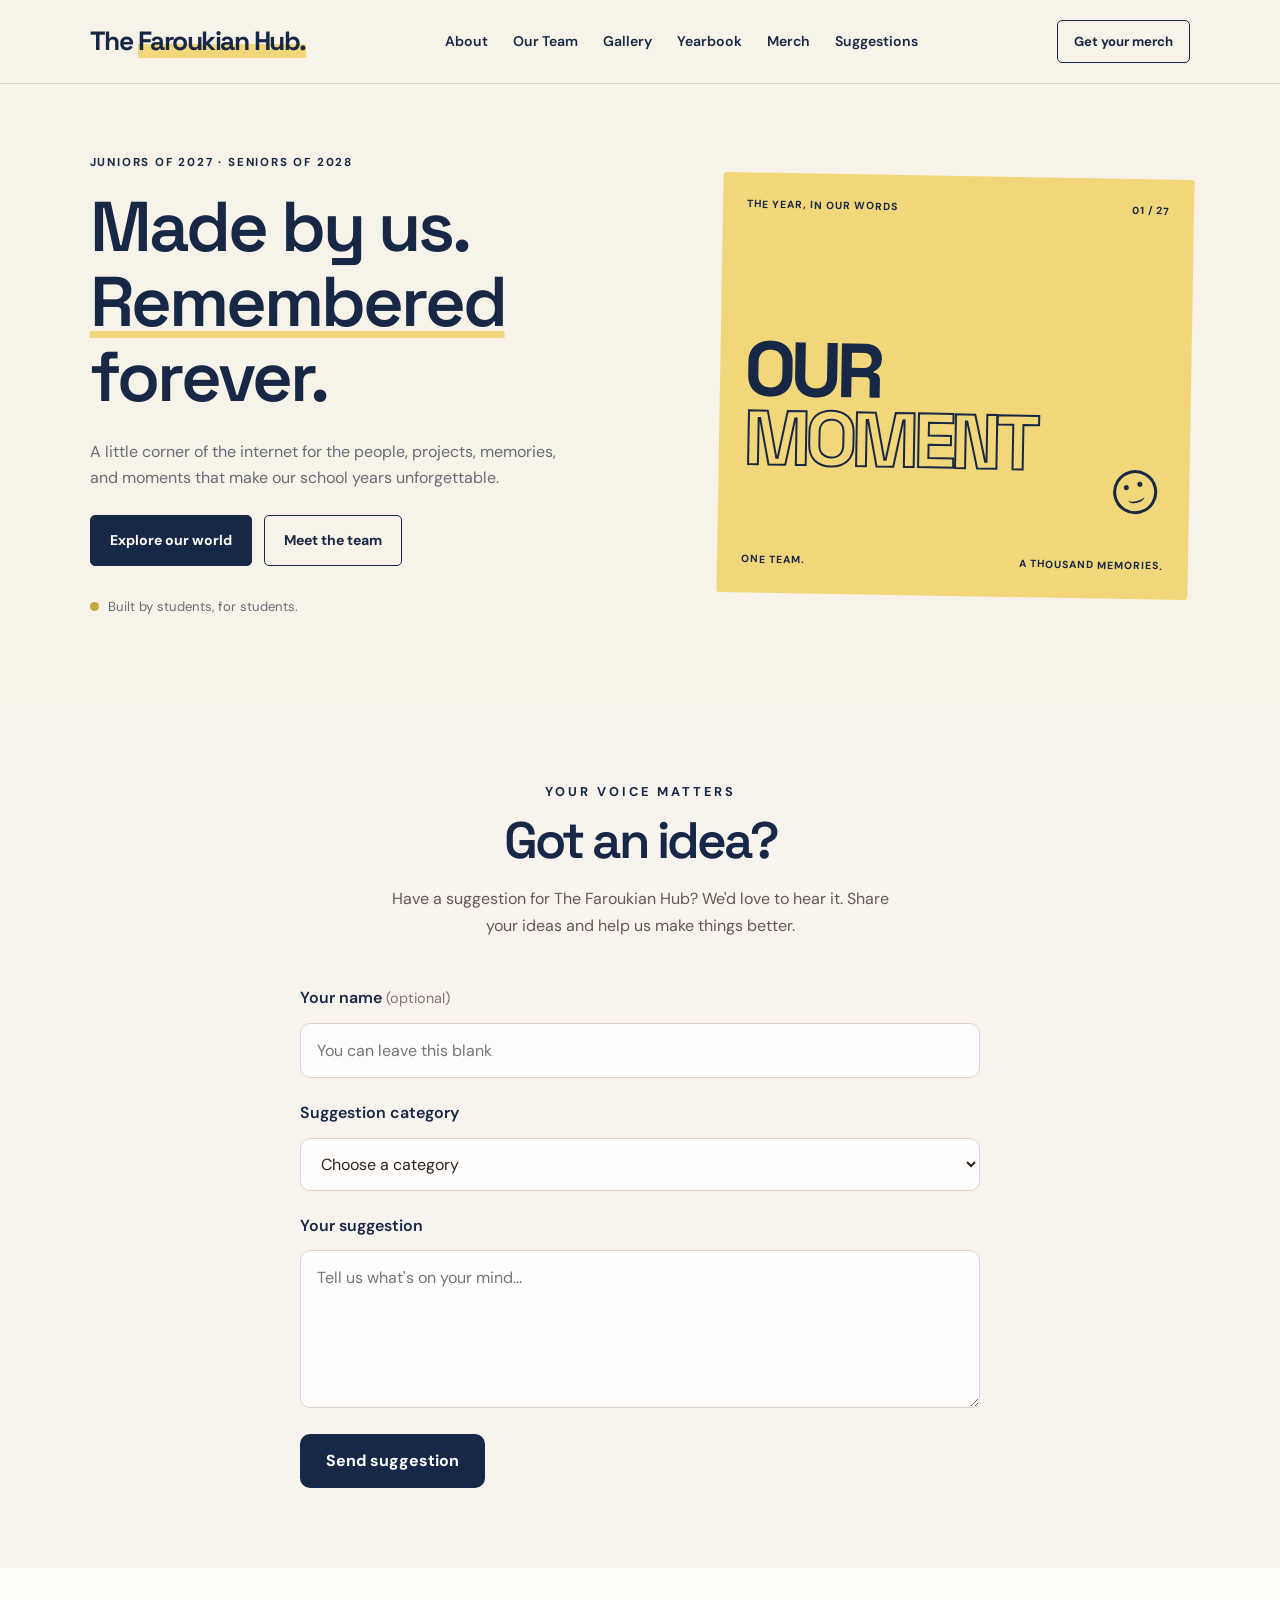
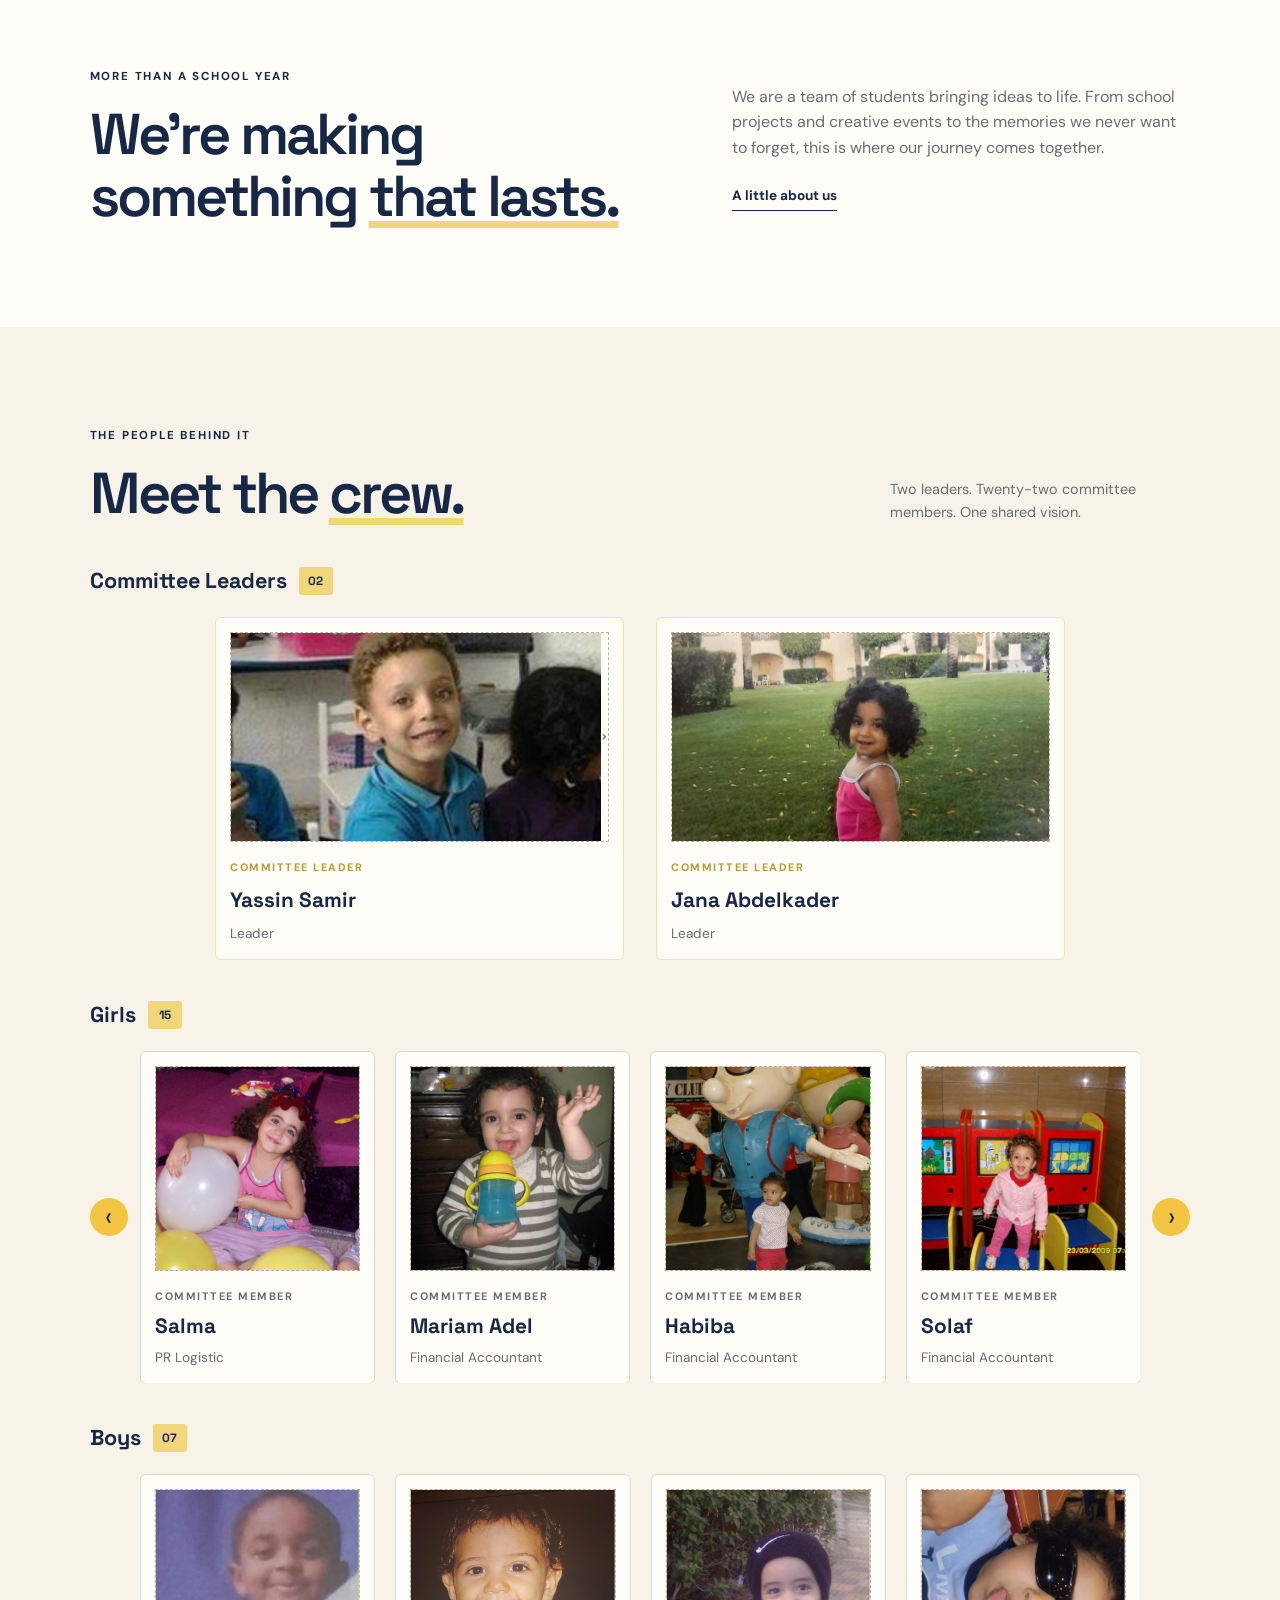
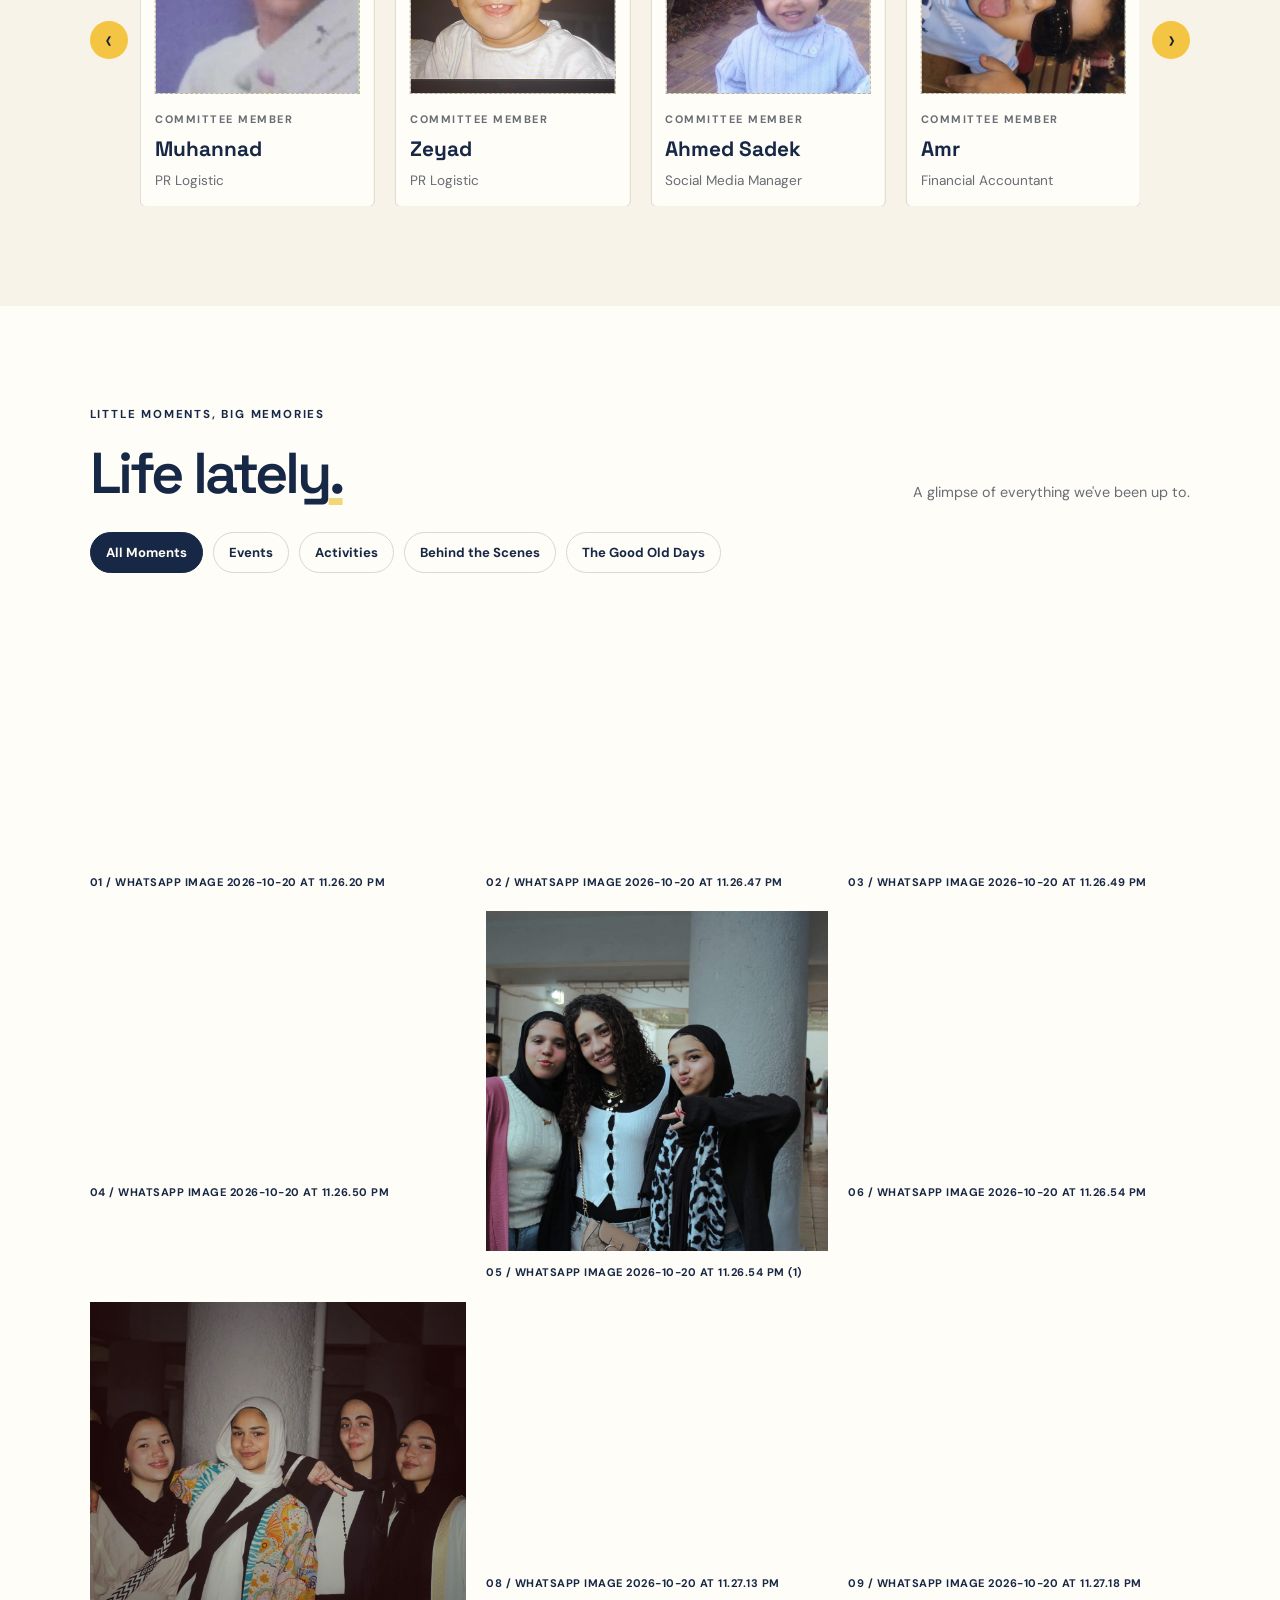
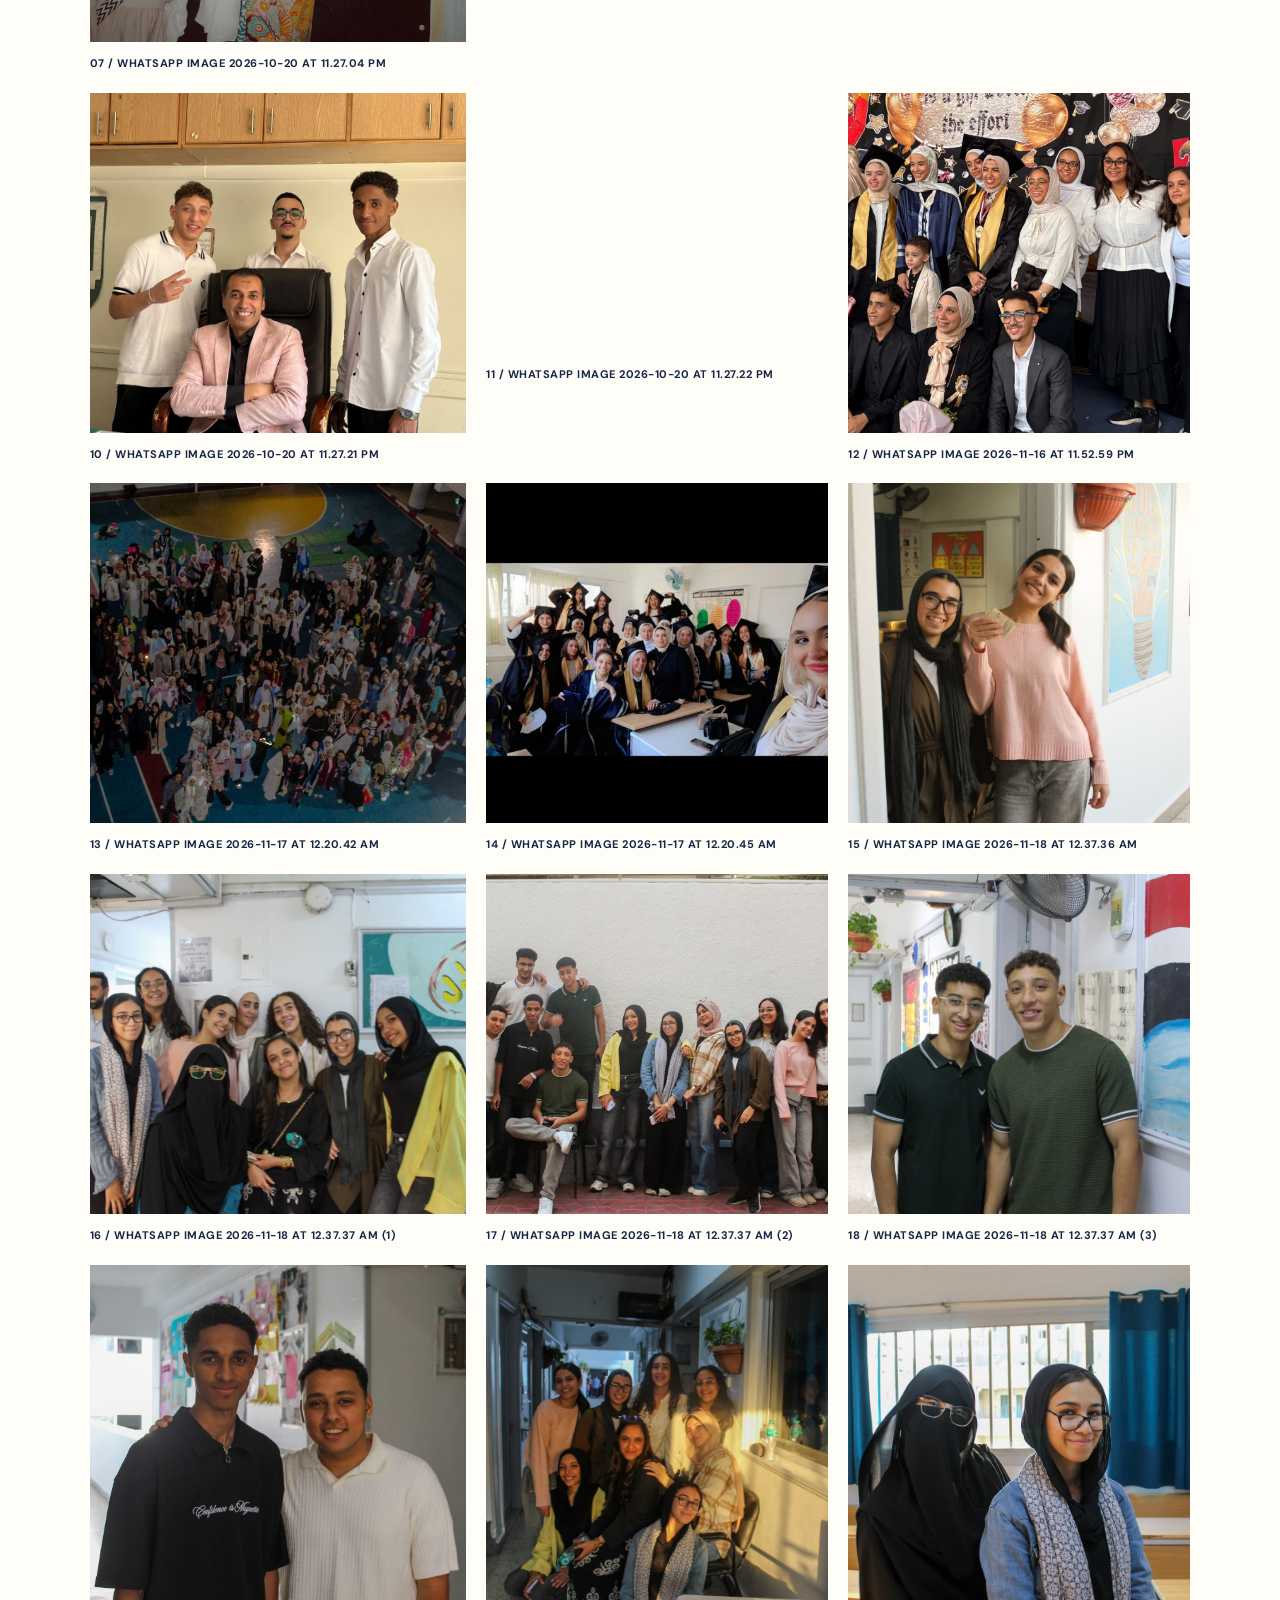
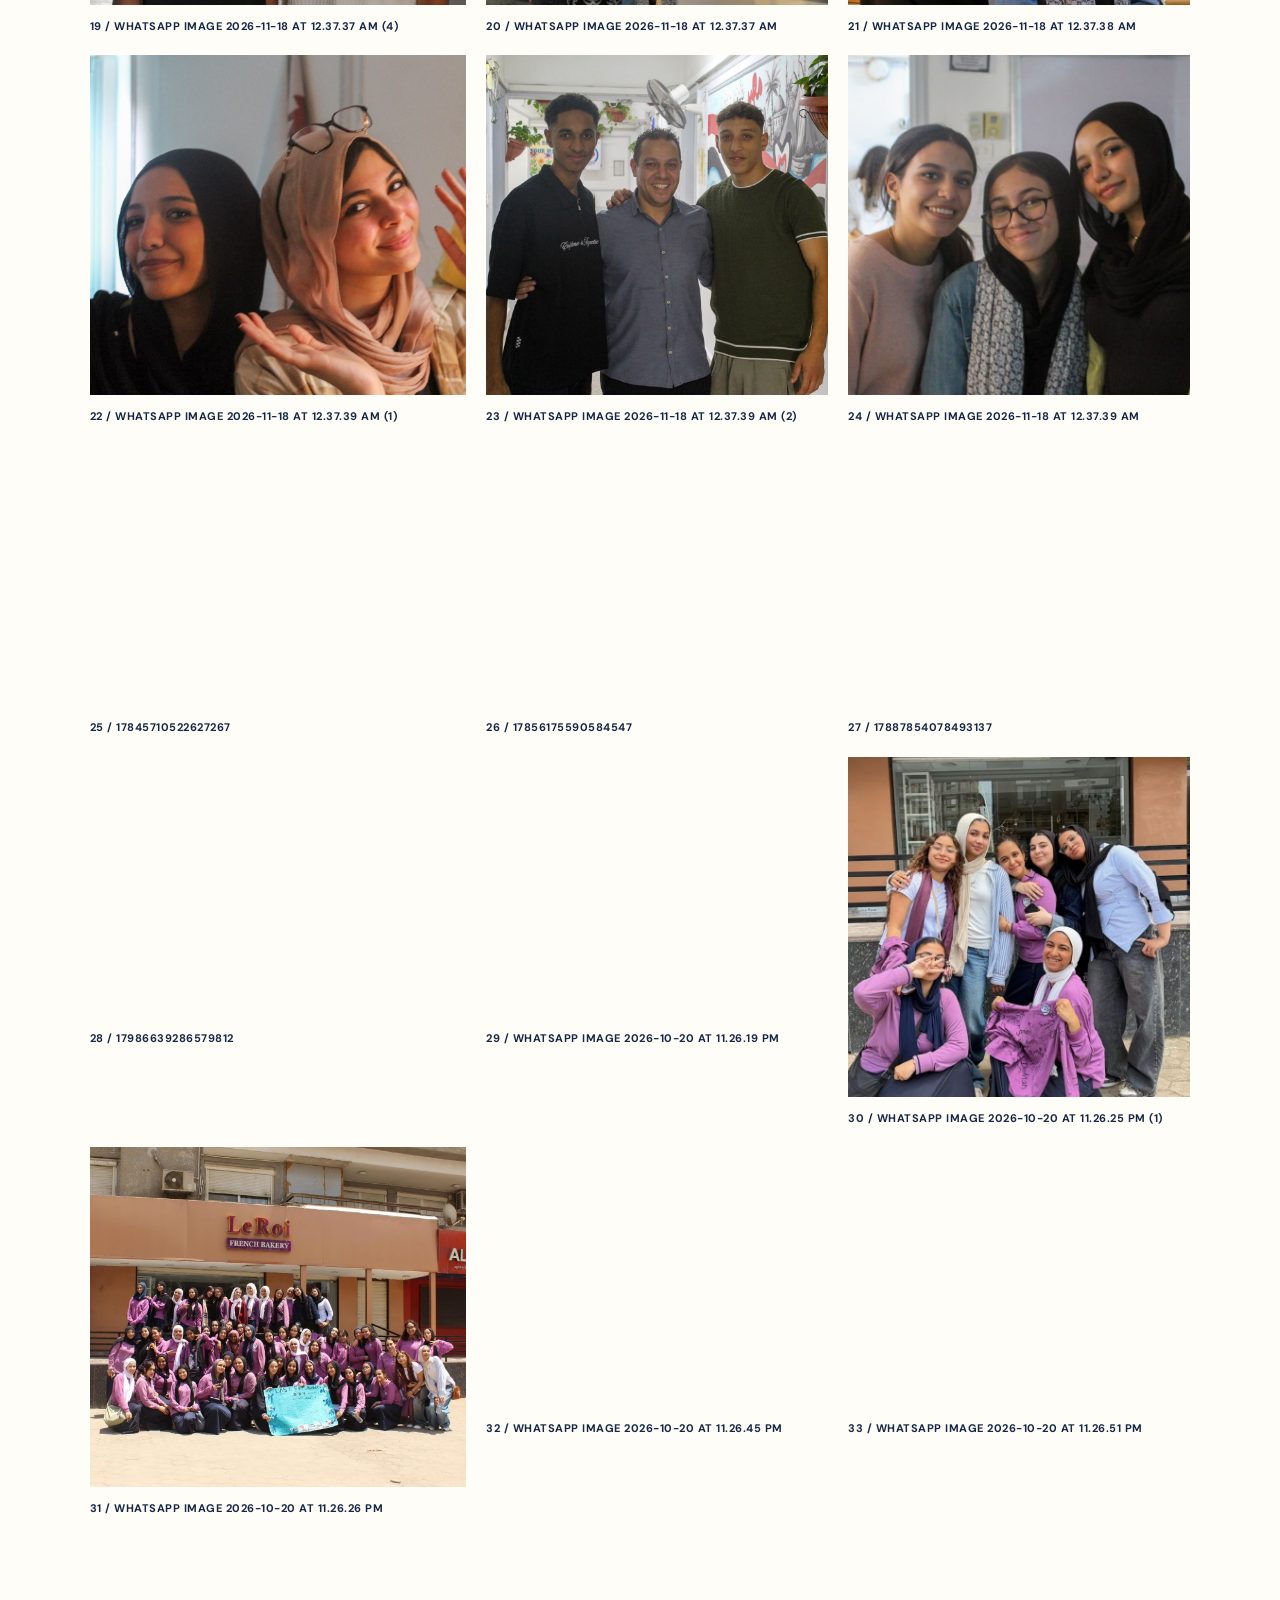
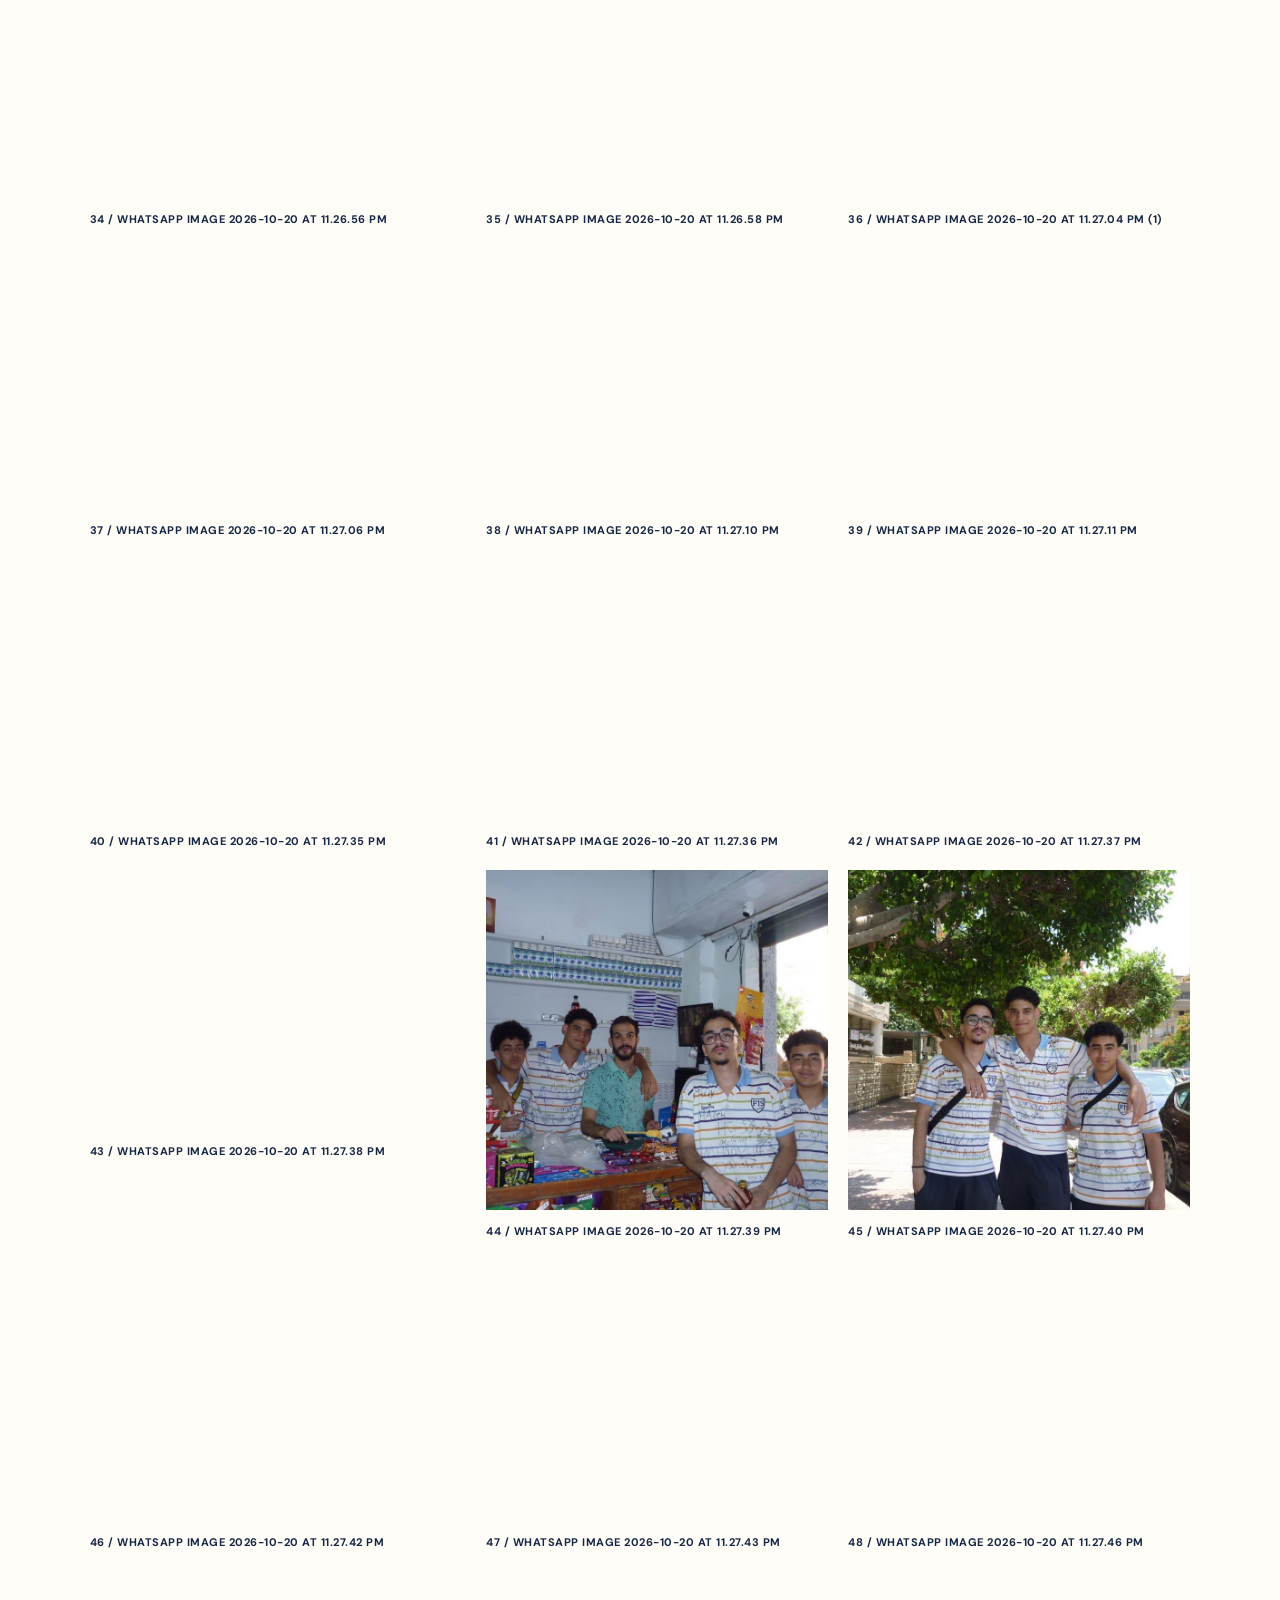
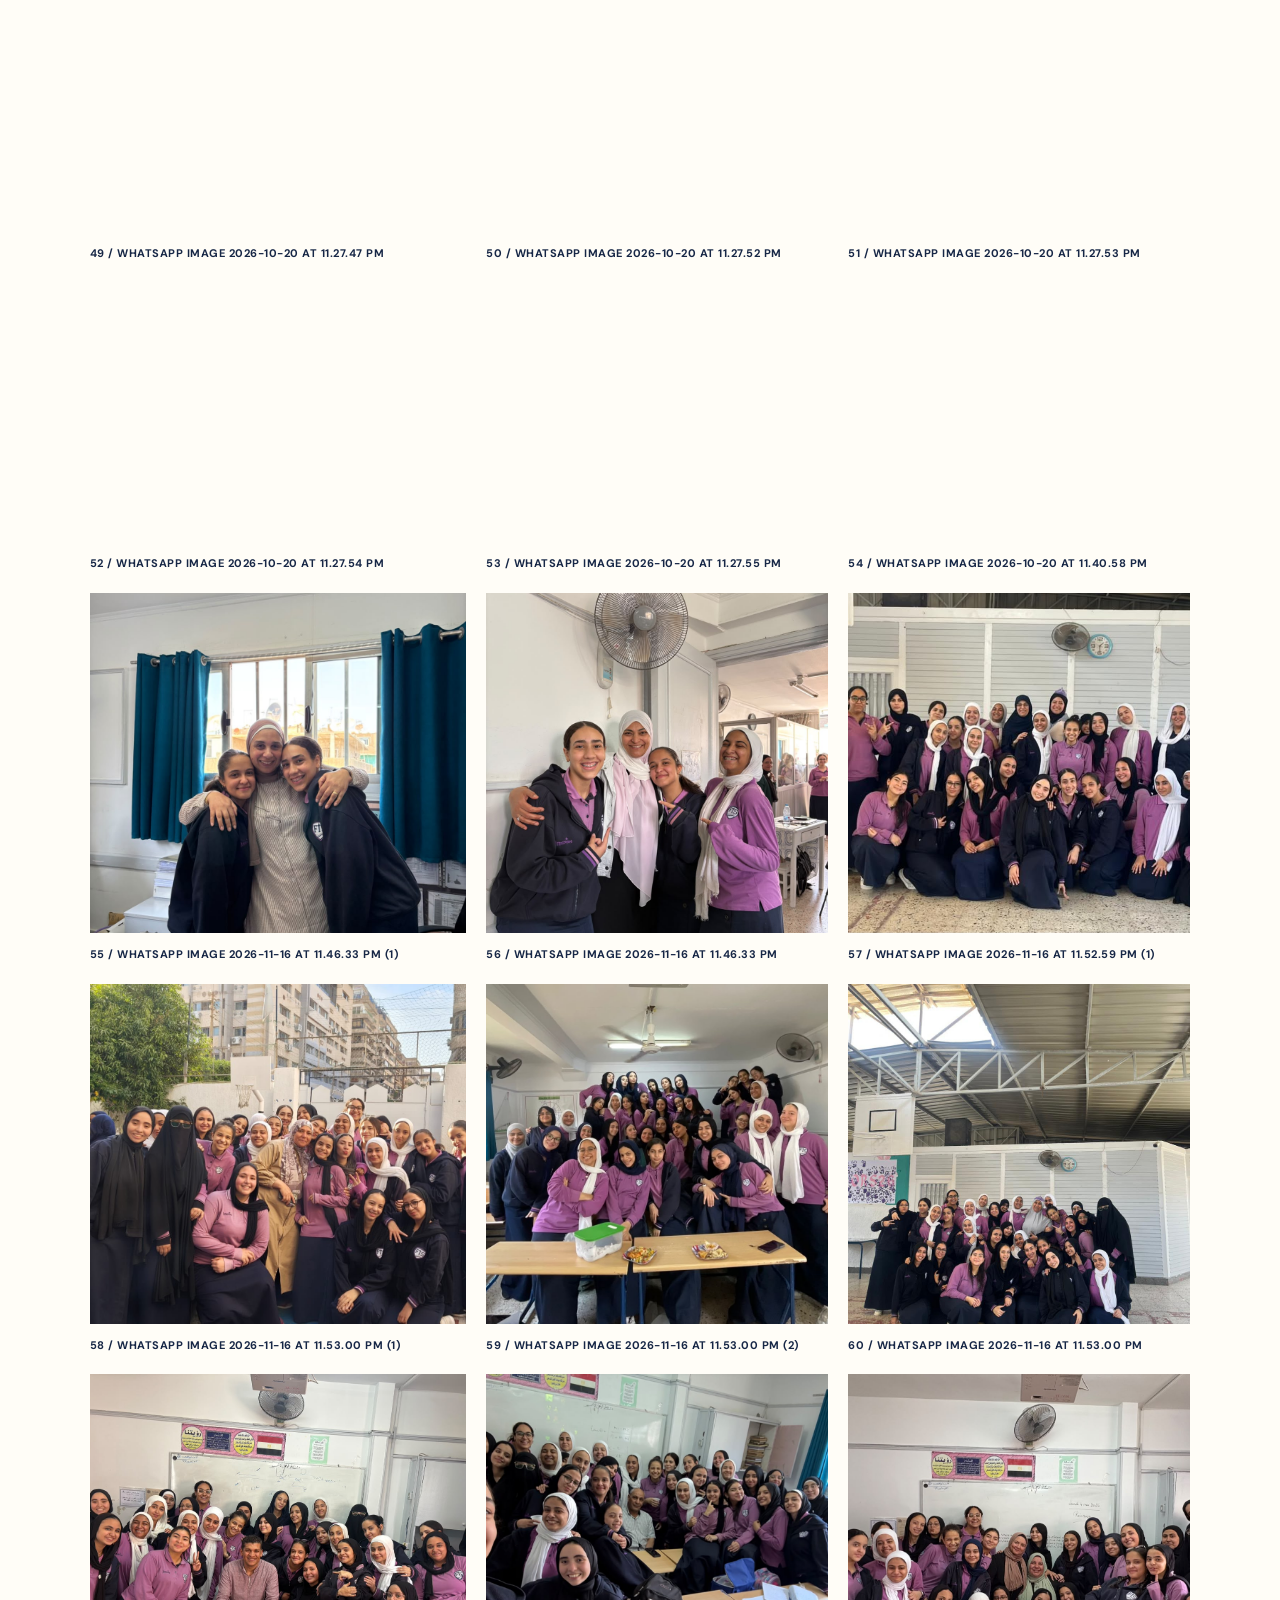
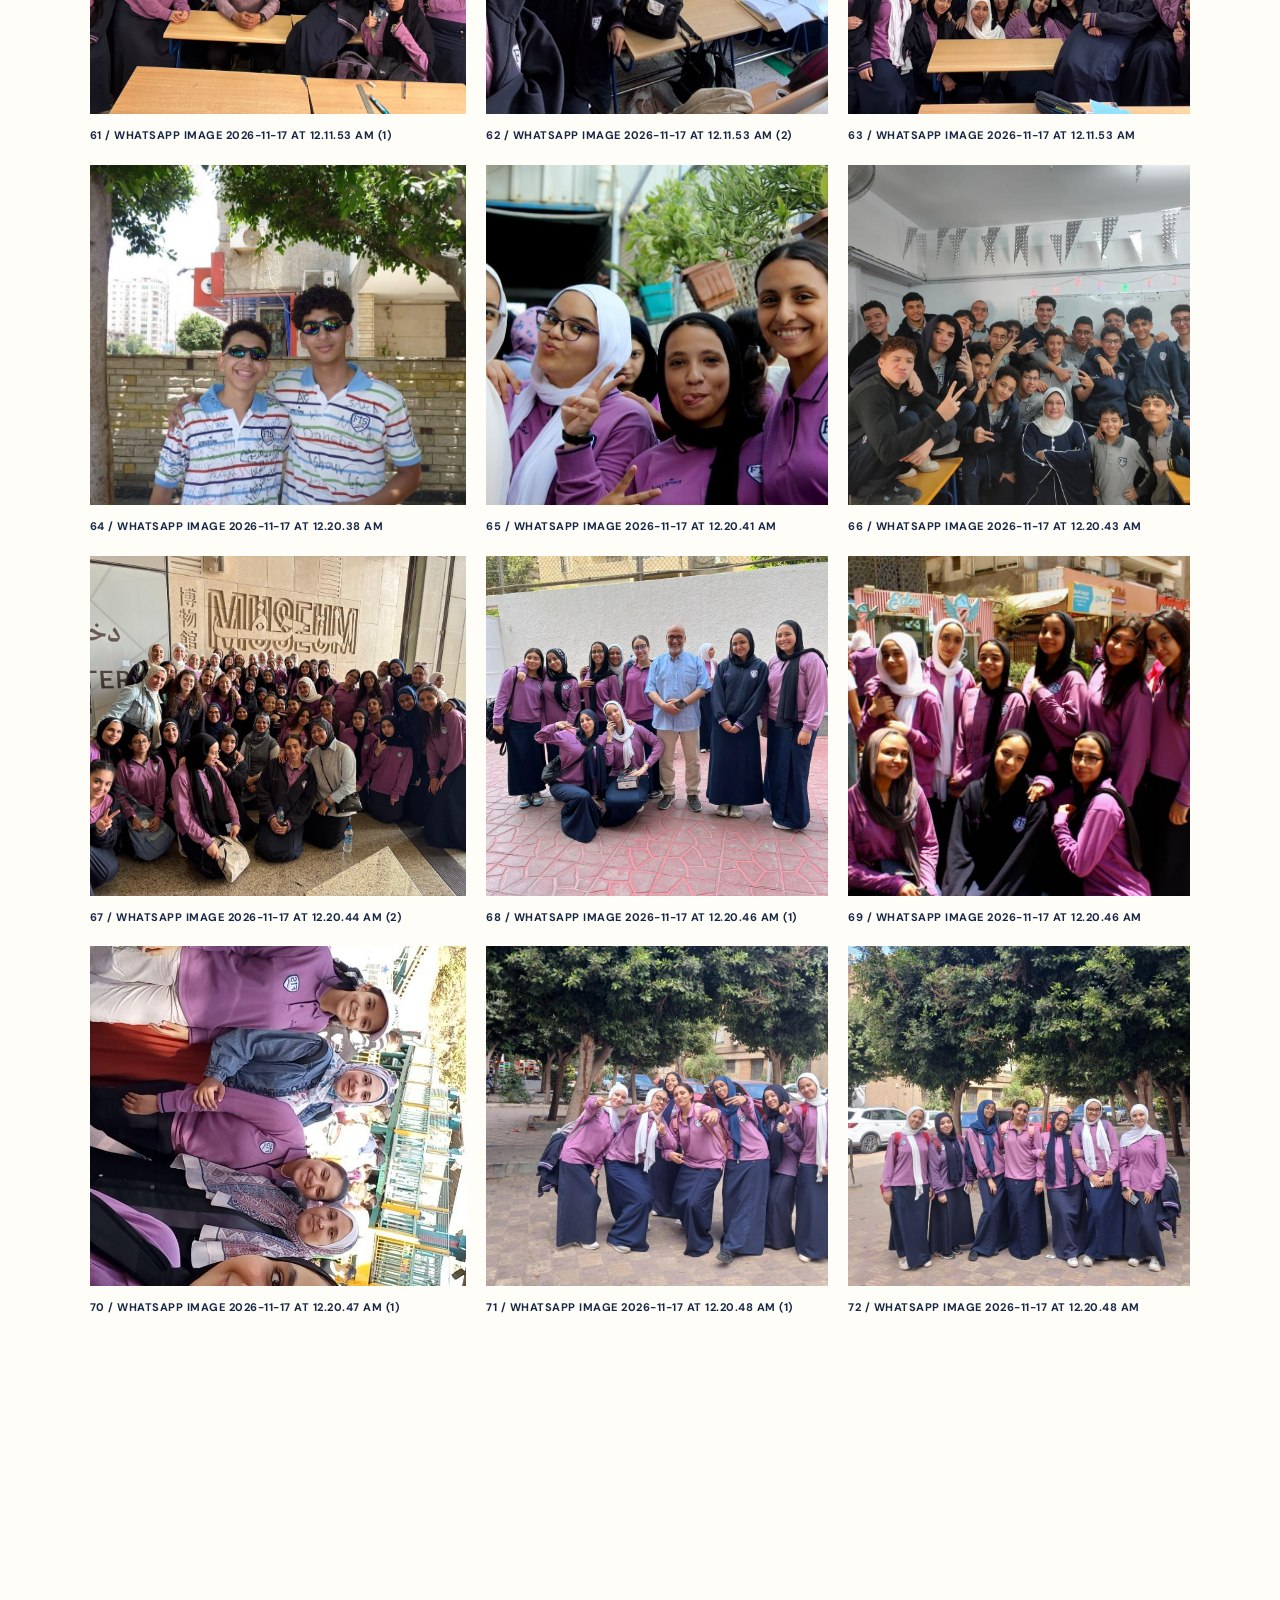
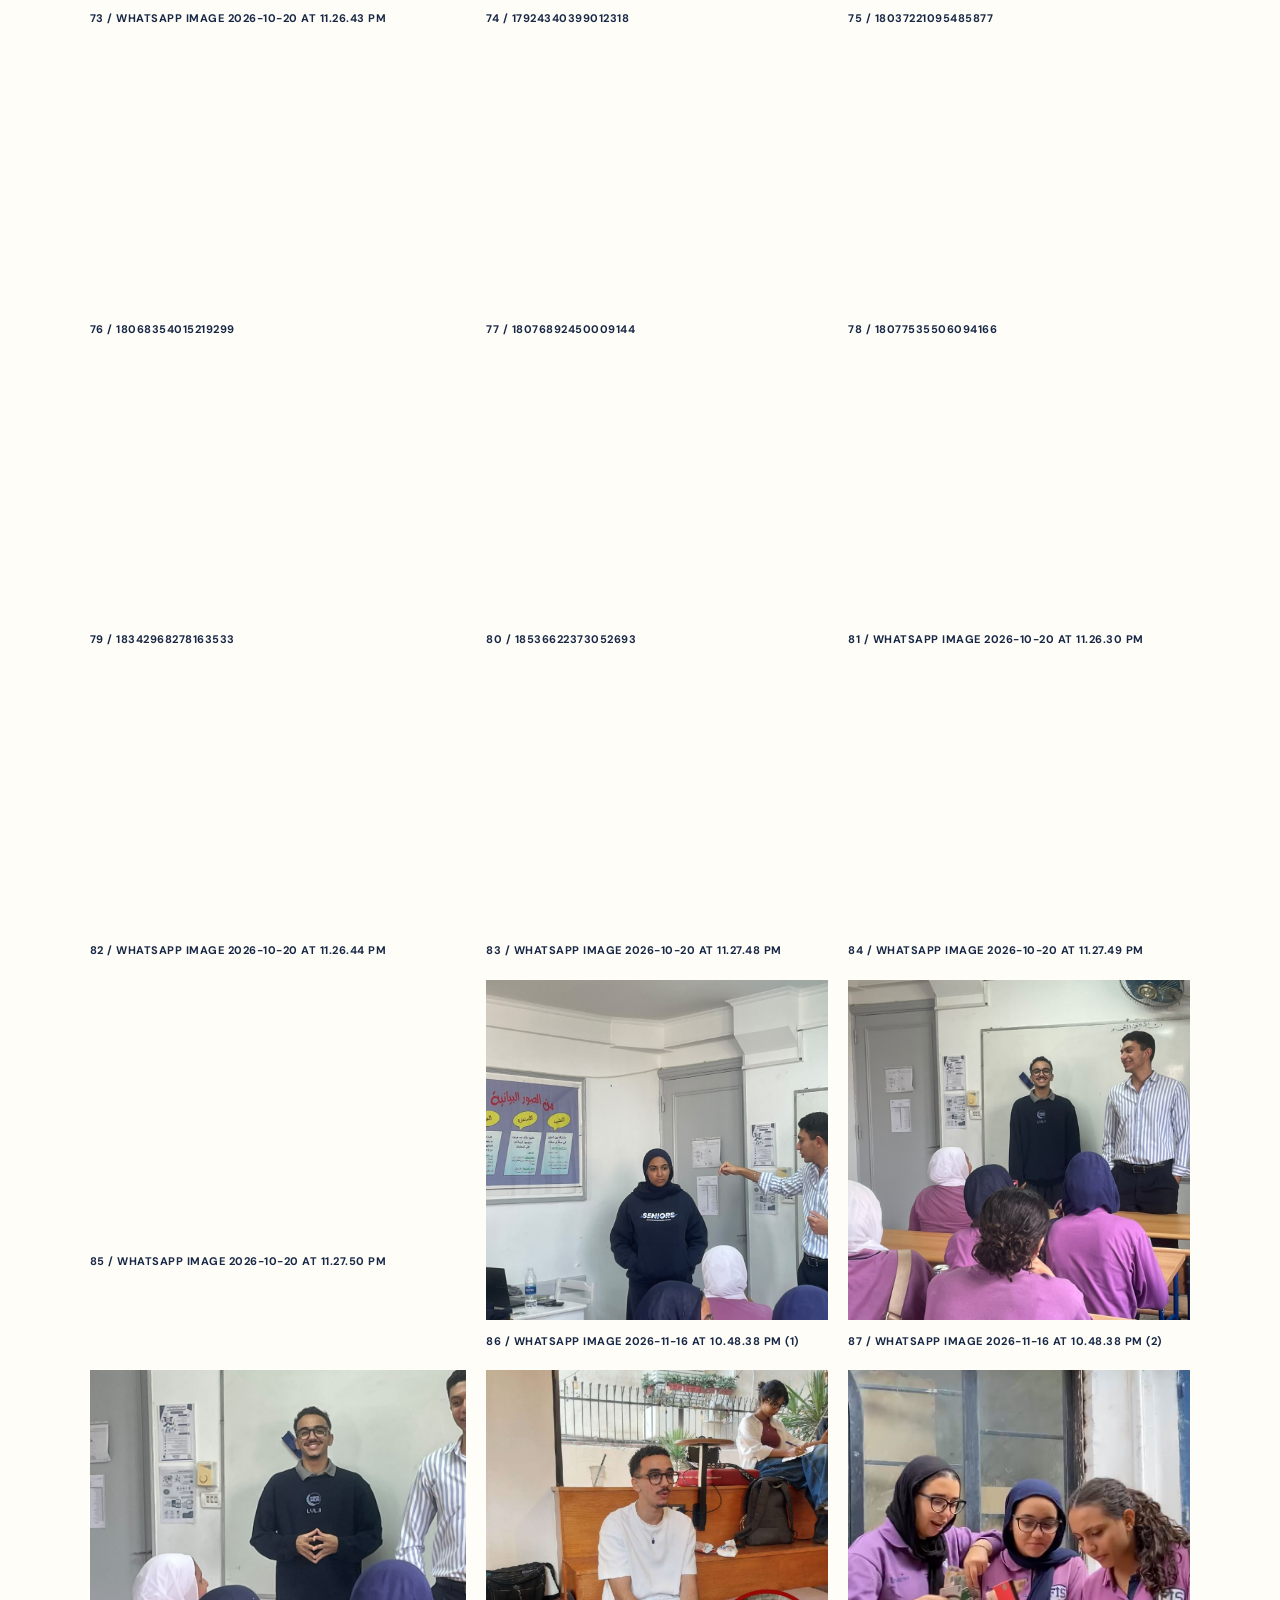
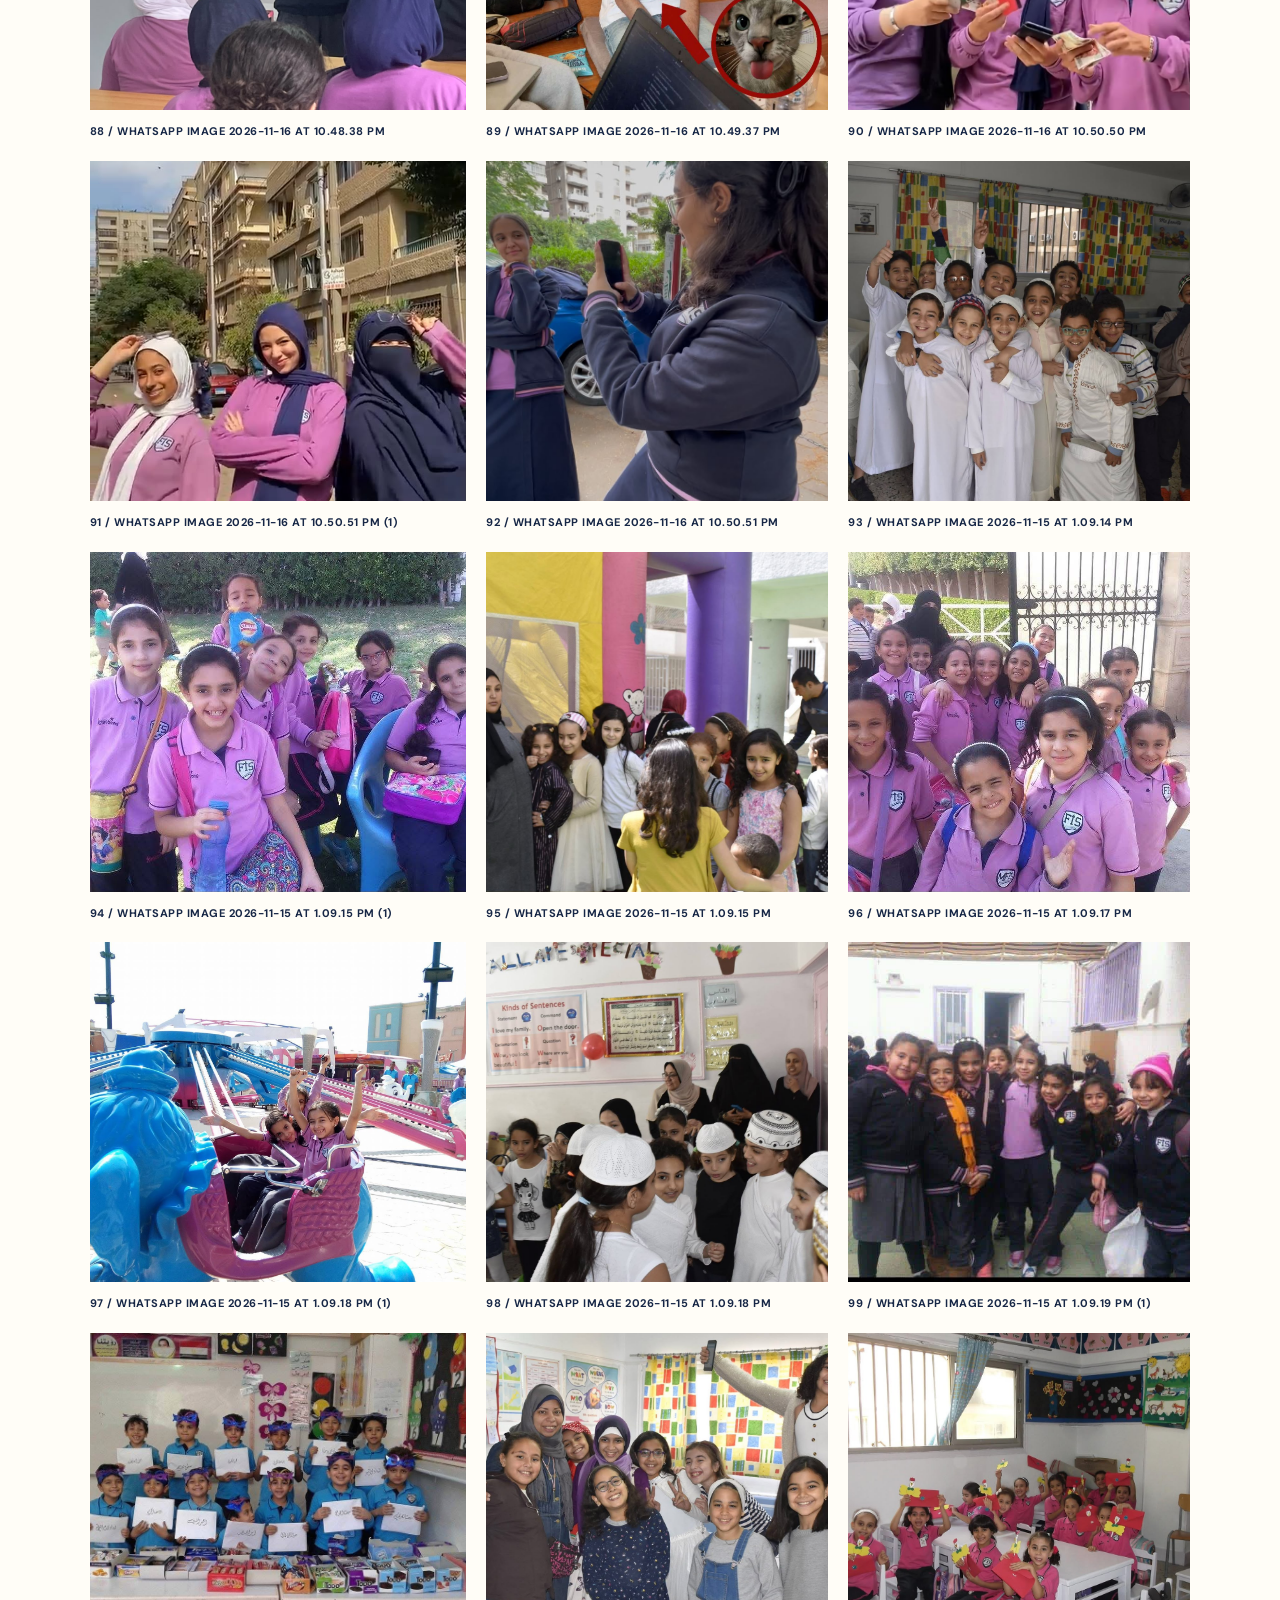
==== commit 030d0d4e: "Update our-space-index MAIN.html" ====
--- a/our-space-index MAIN.html
+++ b/our-space-index MAIN.html
@@ -463,8 +463,6 @@
     <button class="viewer-nav" id="viewer-zoom-out" type="button">Zoom out −</button>
     <button class="viewer-nav" id="viewer-zoom-in" type="button">Zoom in +</button>
     <button class="viewer-nav" id="viewer-prev" type="button" aria-label="Previous photo">Previous</button>
-	<button class="viewer-nav" id="viewer-zoom-out" type="button">Zoom out −</button>
-<button class="viewer-nav" id="viewer-zoom-in" type="button">Zoom in +</button>
     <button class="viewer-nav" id="viewer-next" type="button" aria-label="Next photo">Next</button>
 </div>
 			</div>
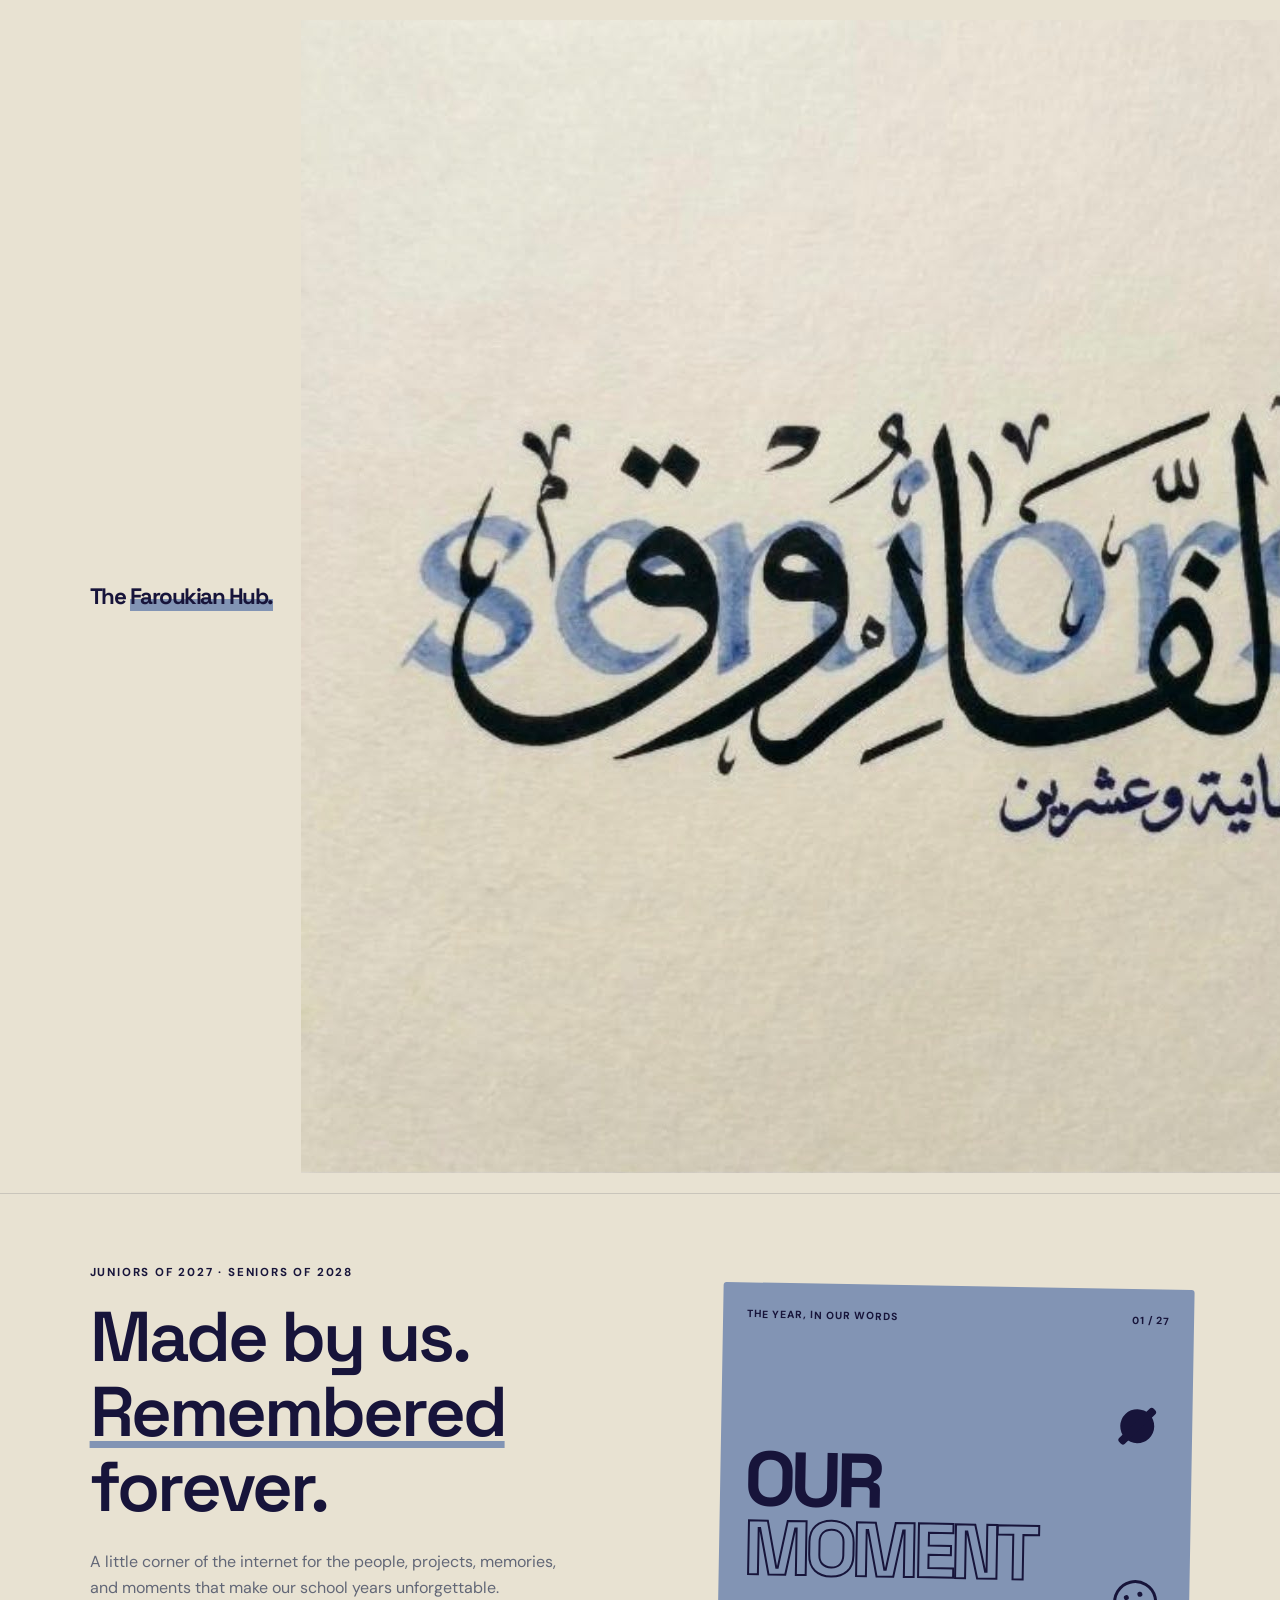
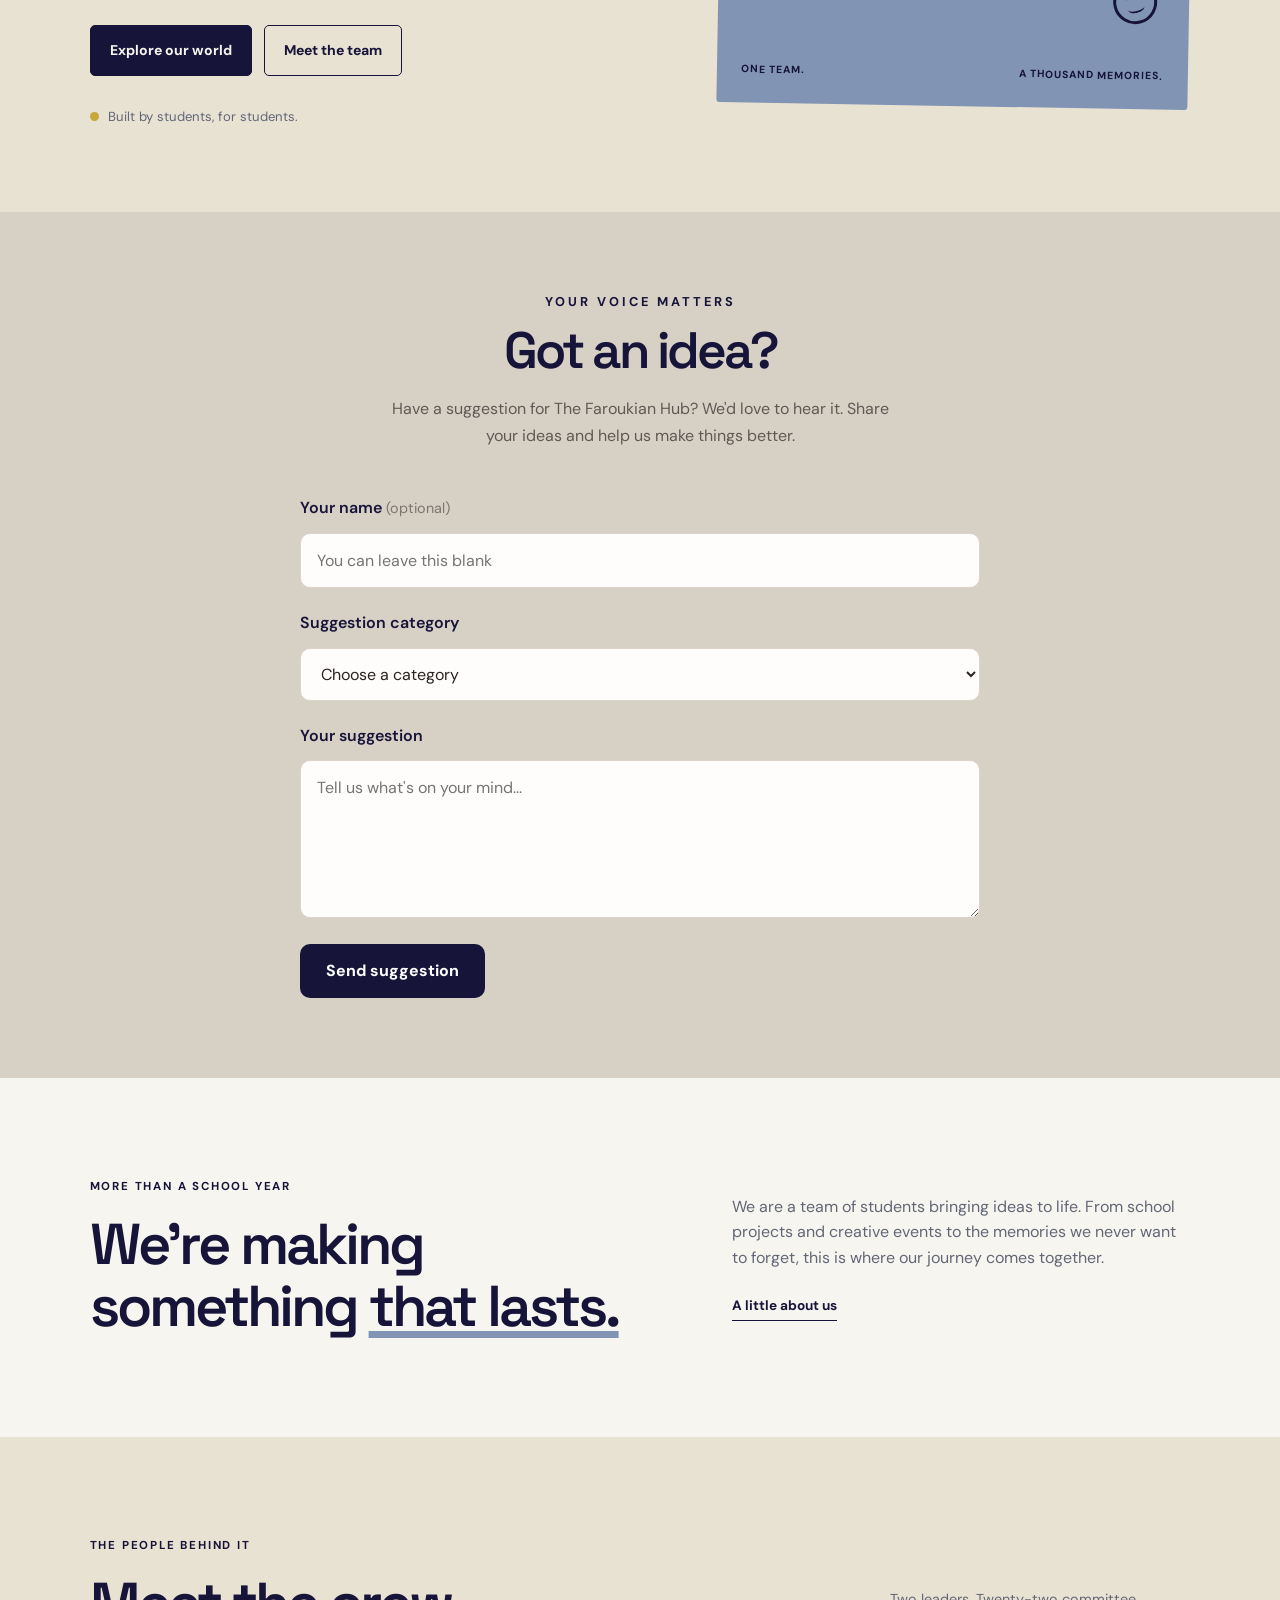
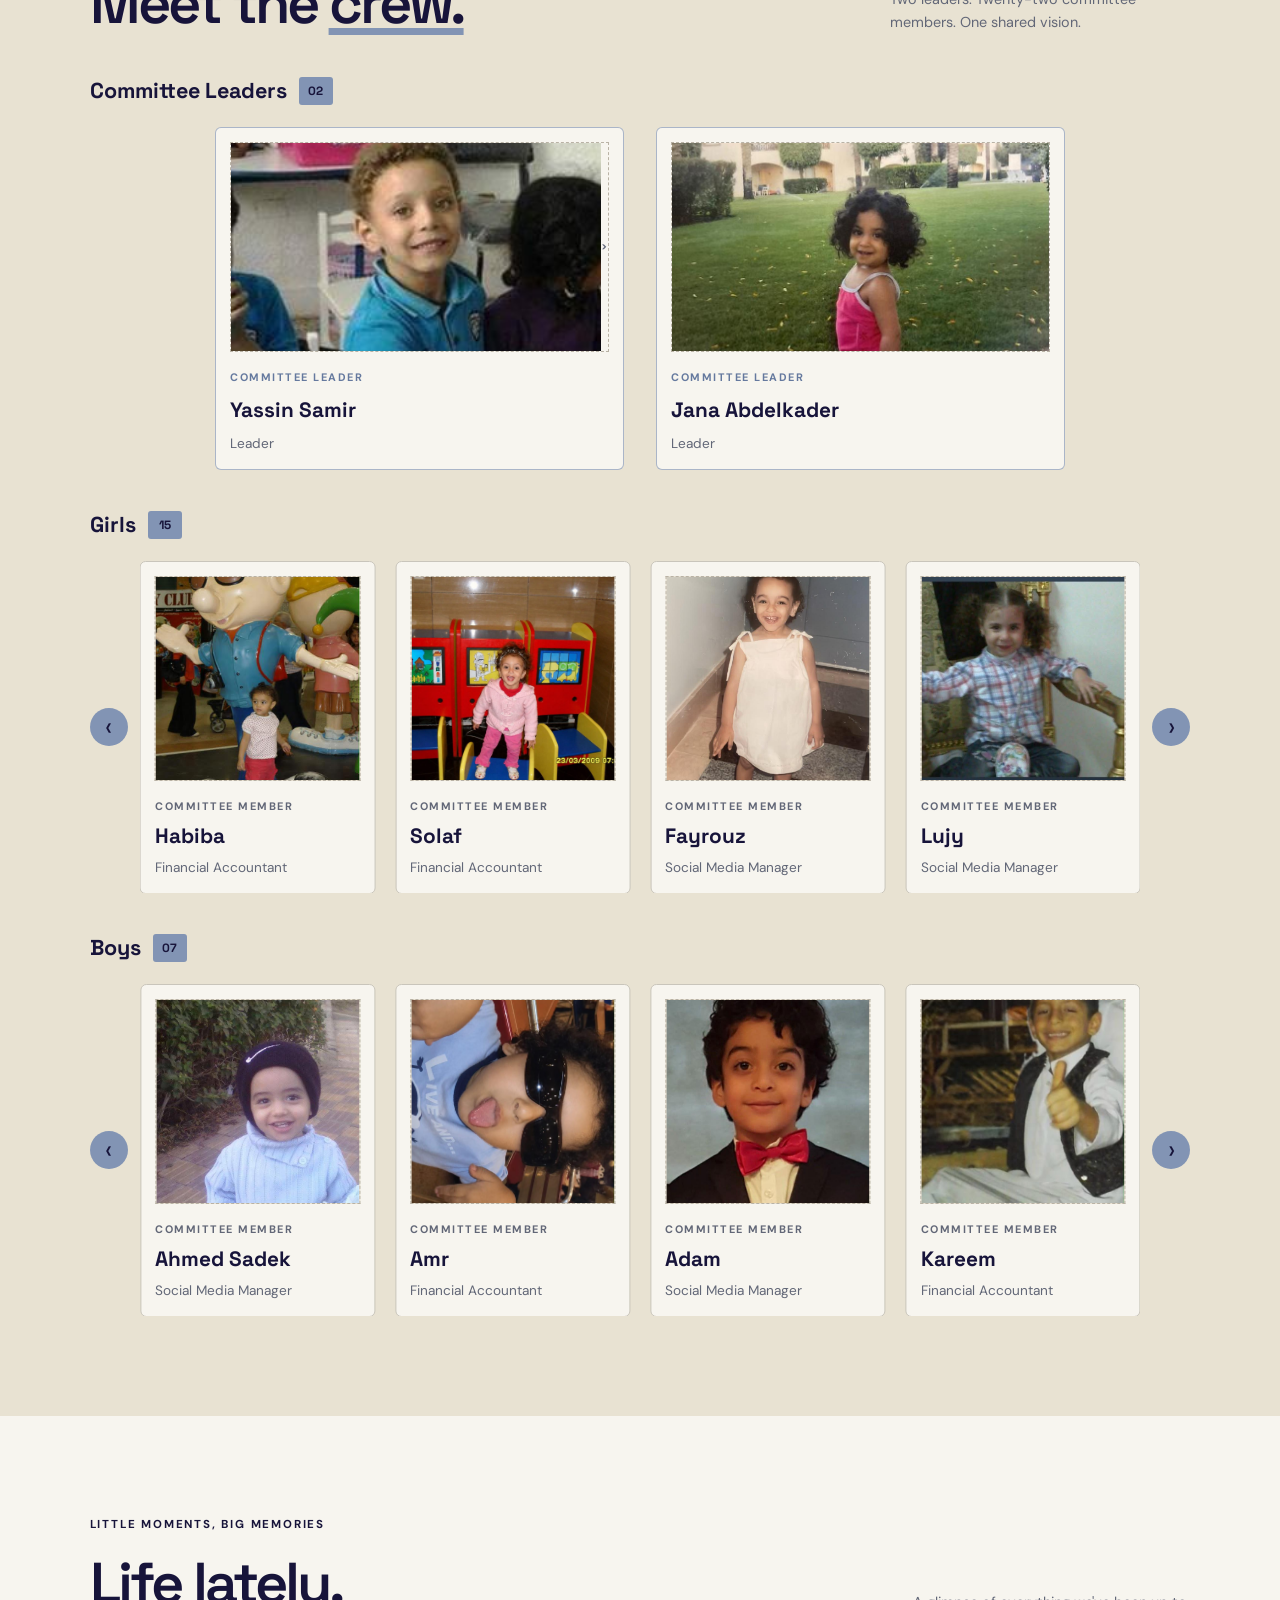
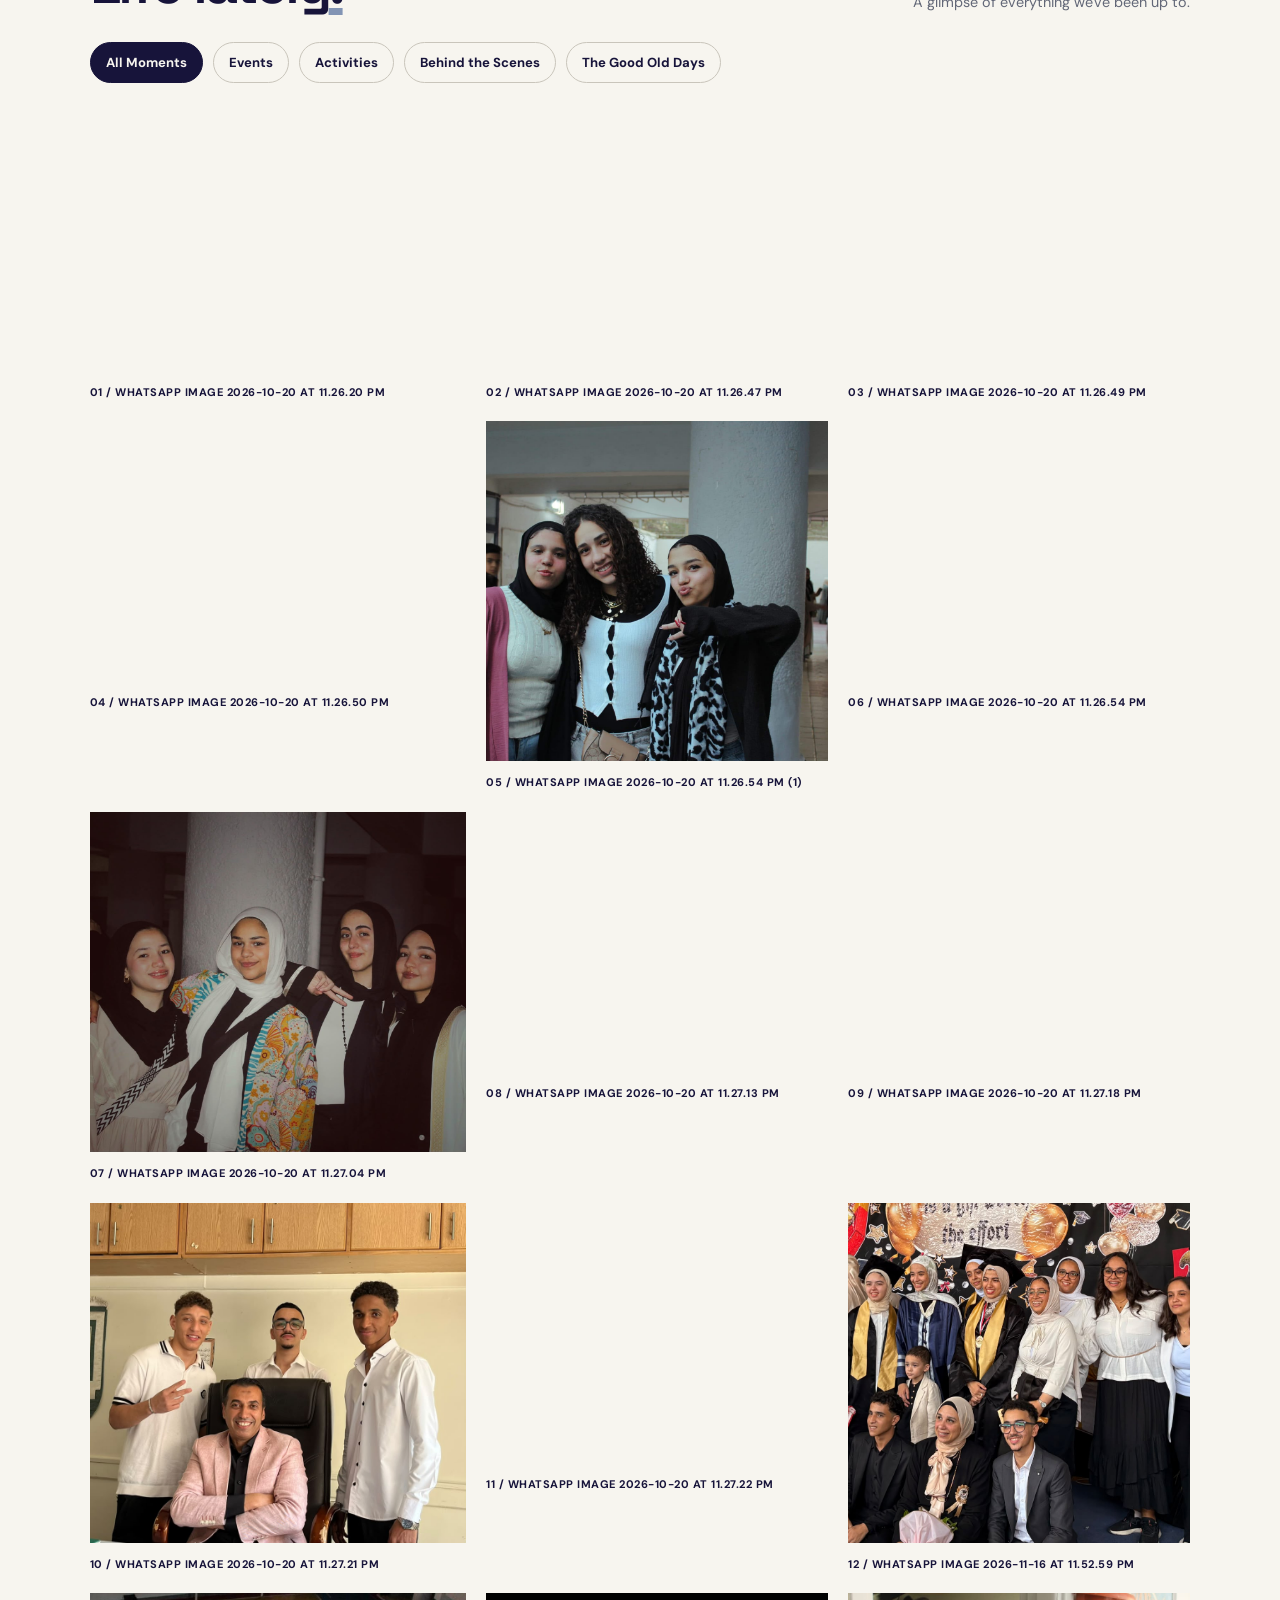
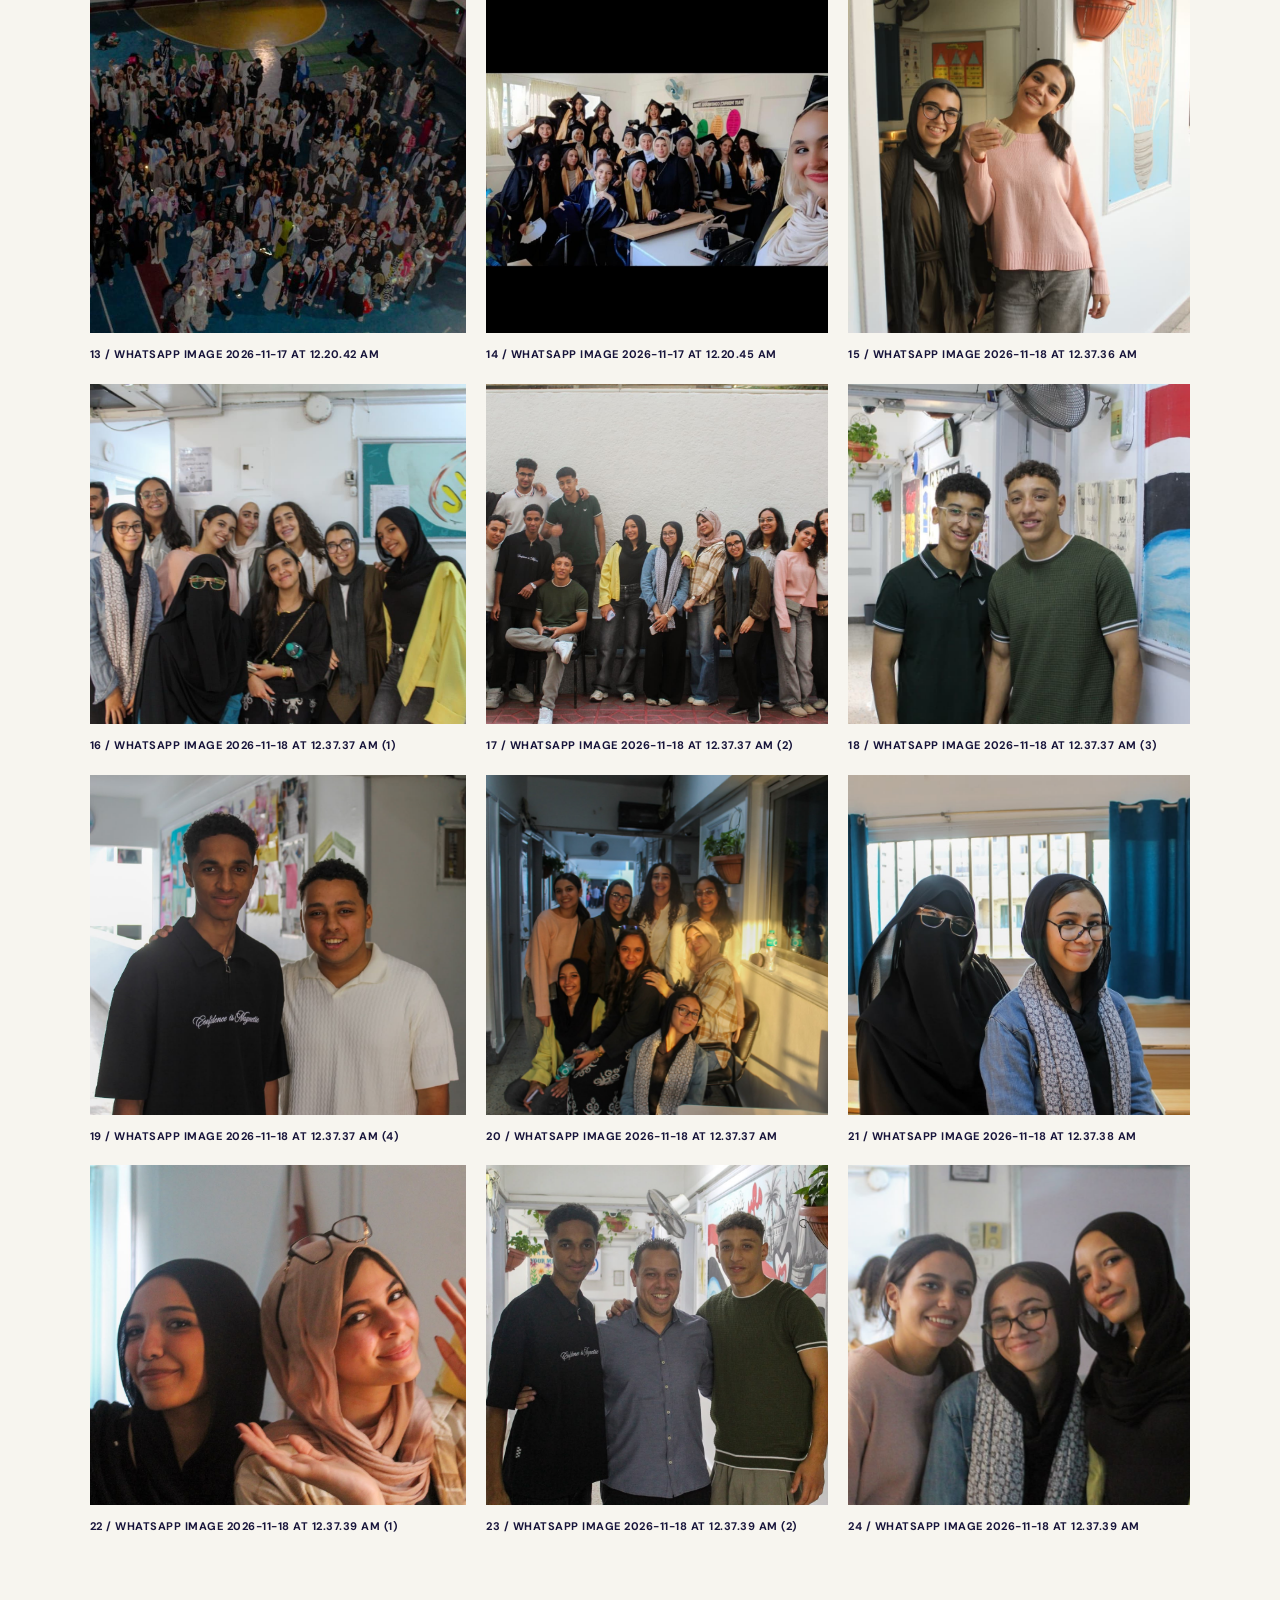
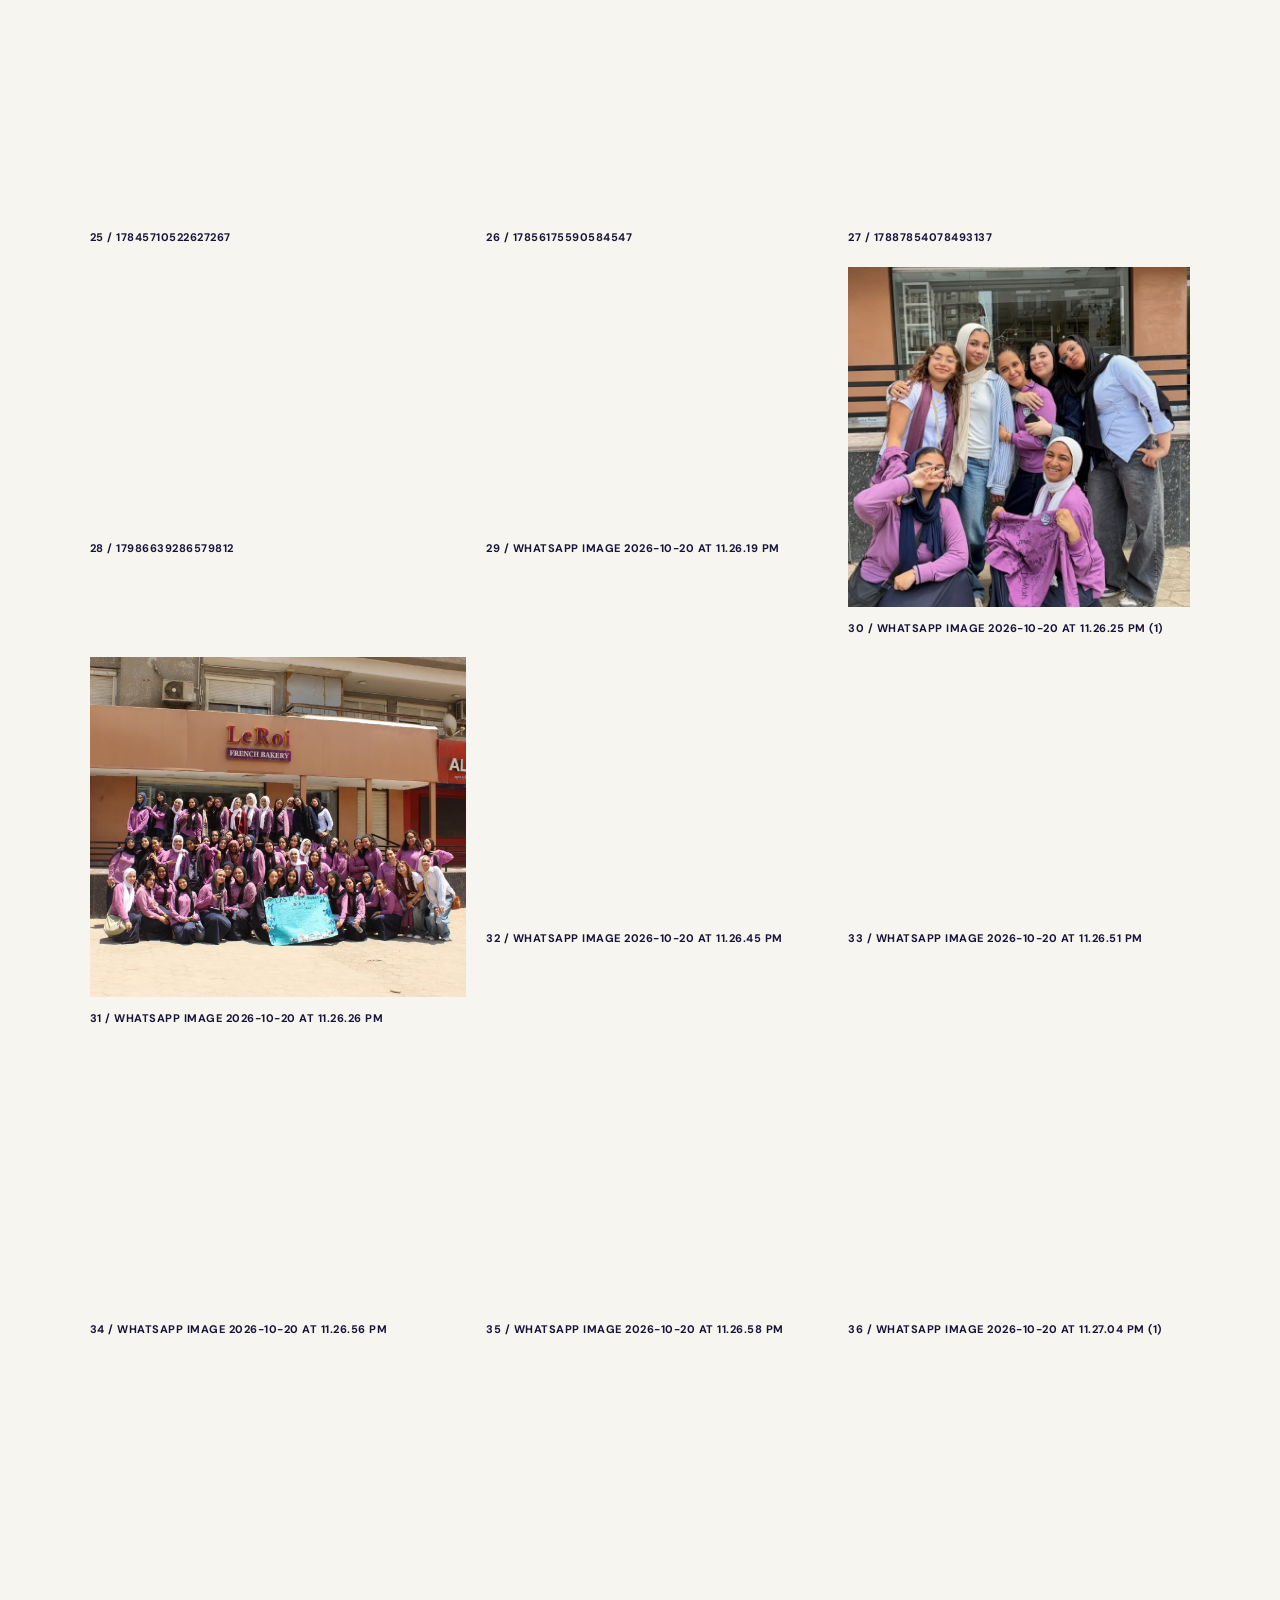
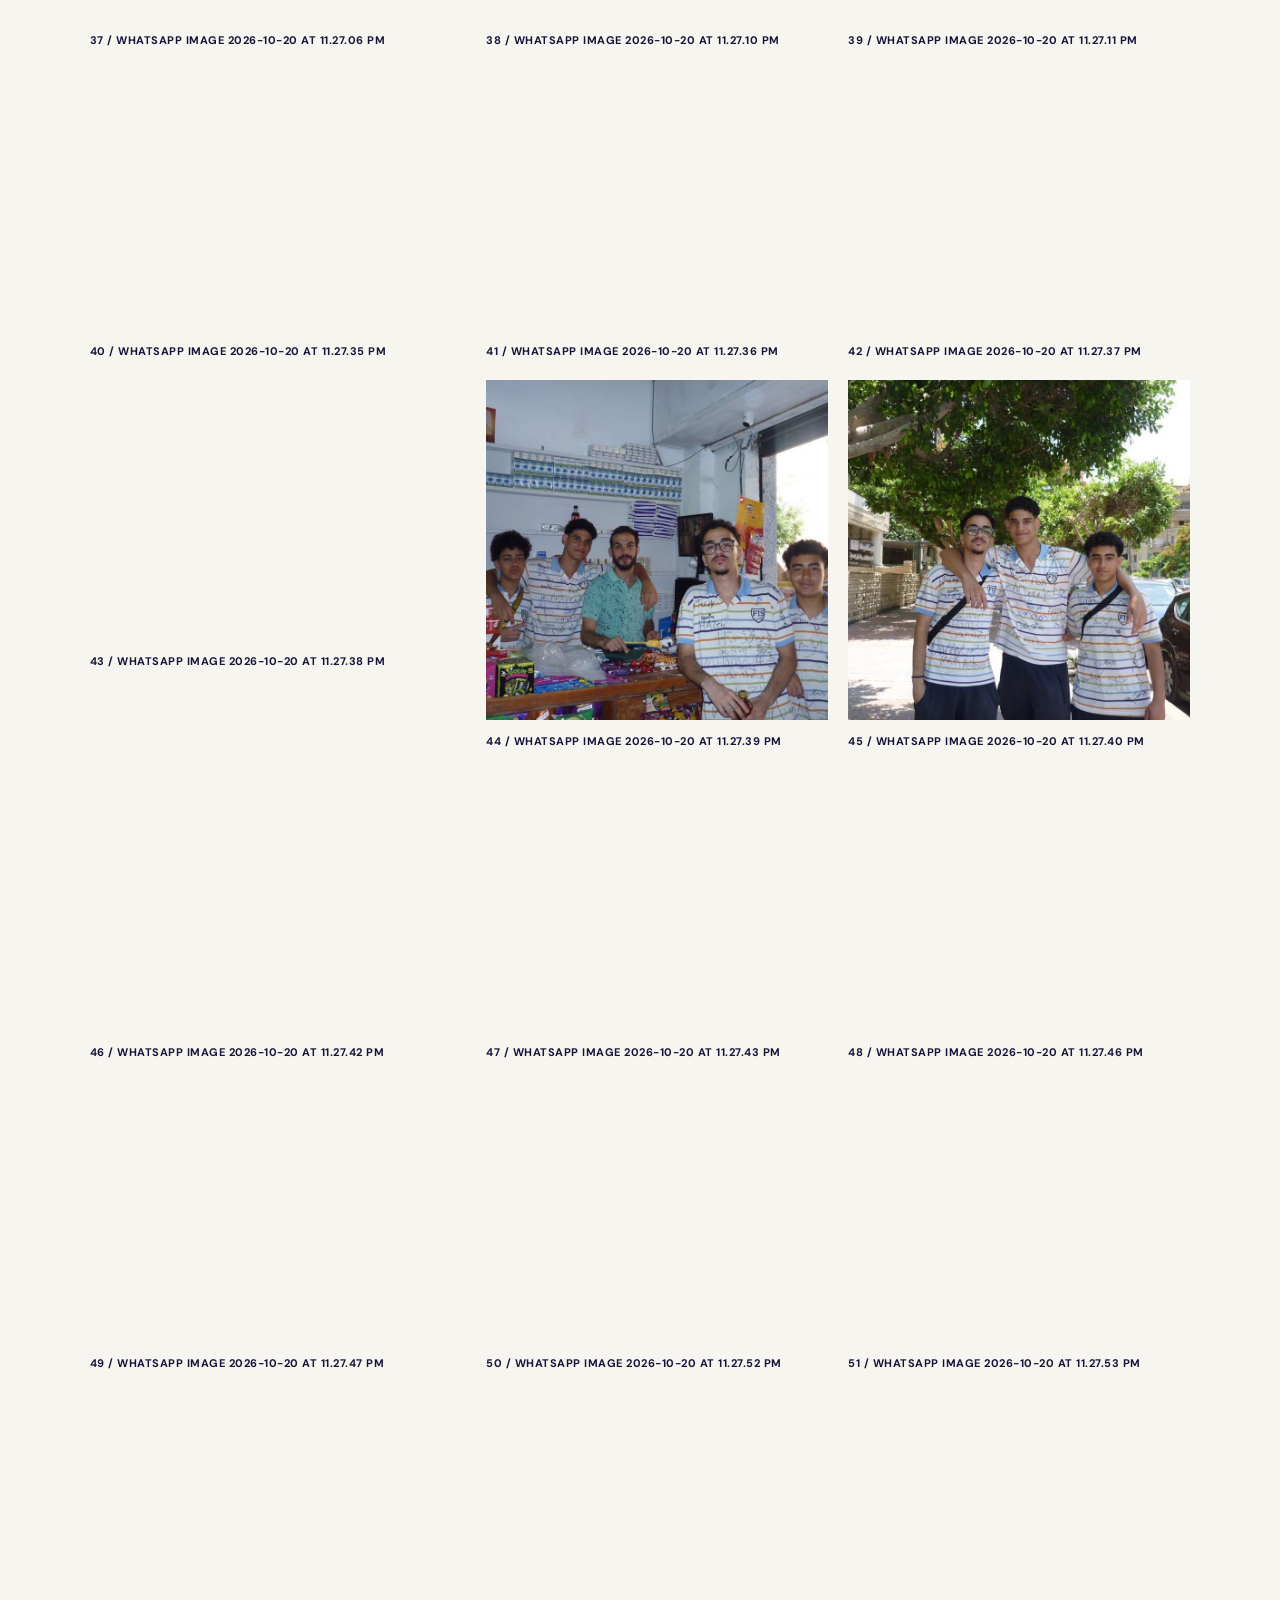
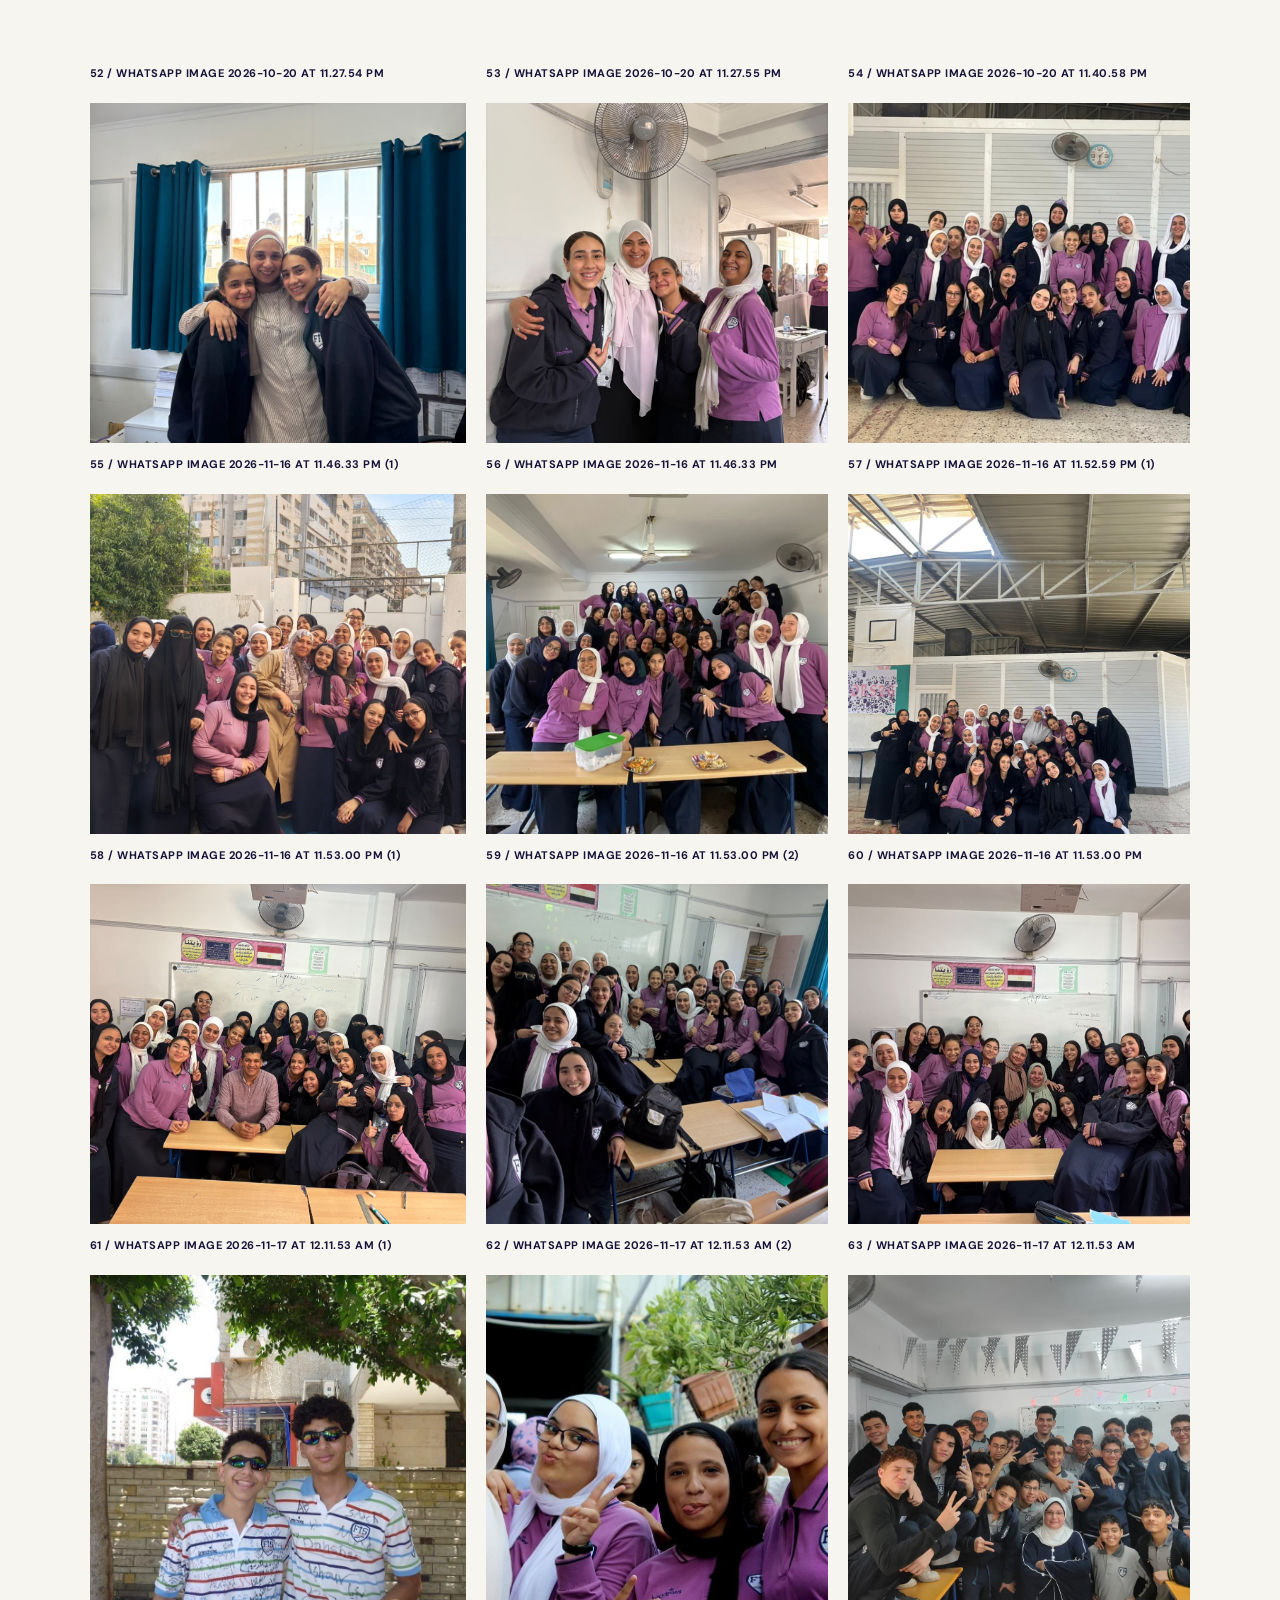
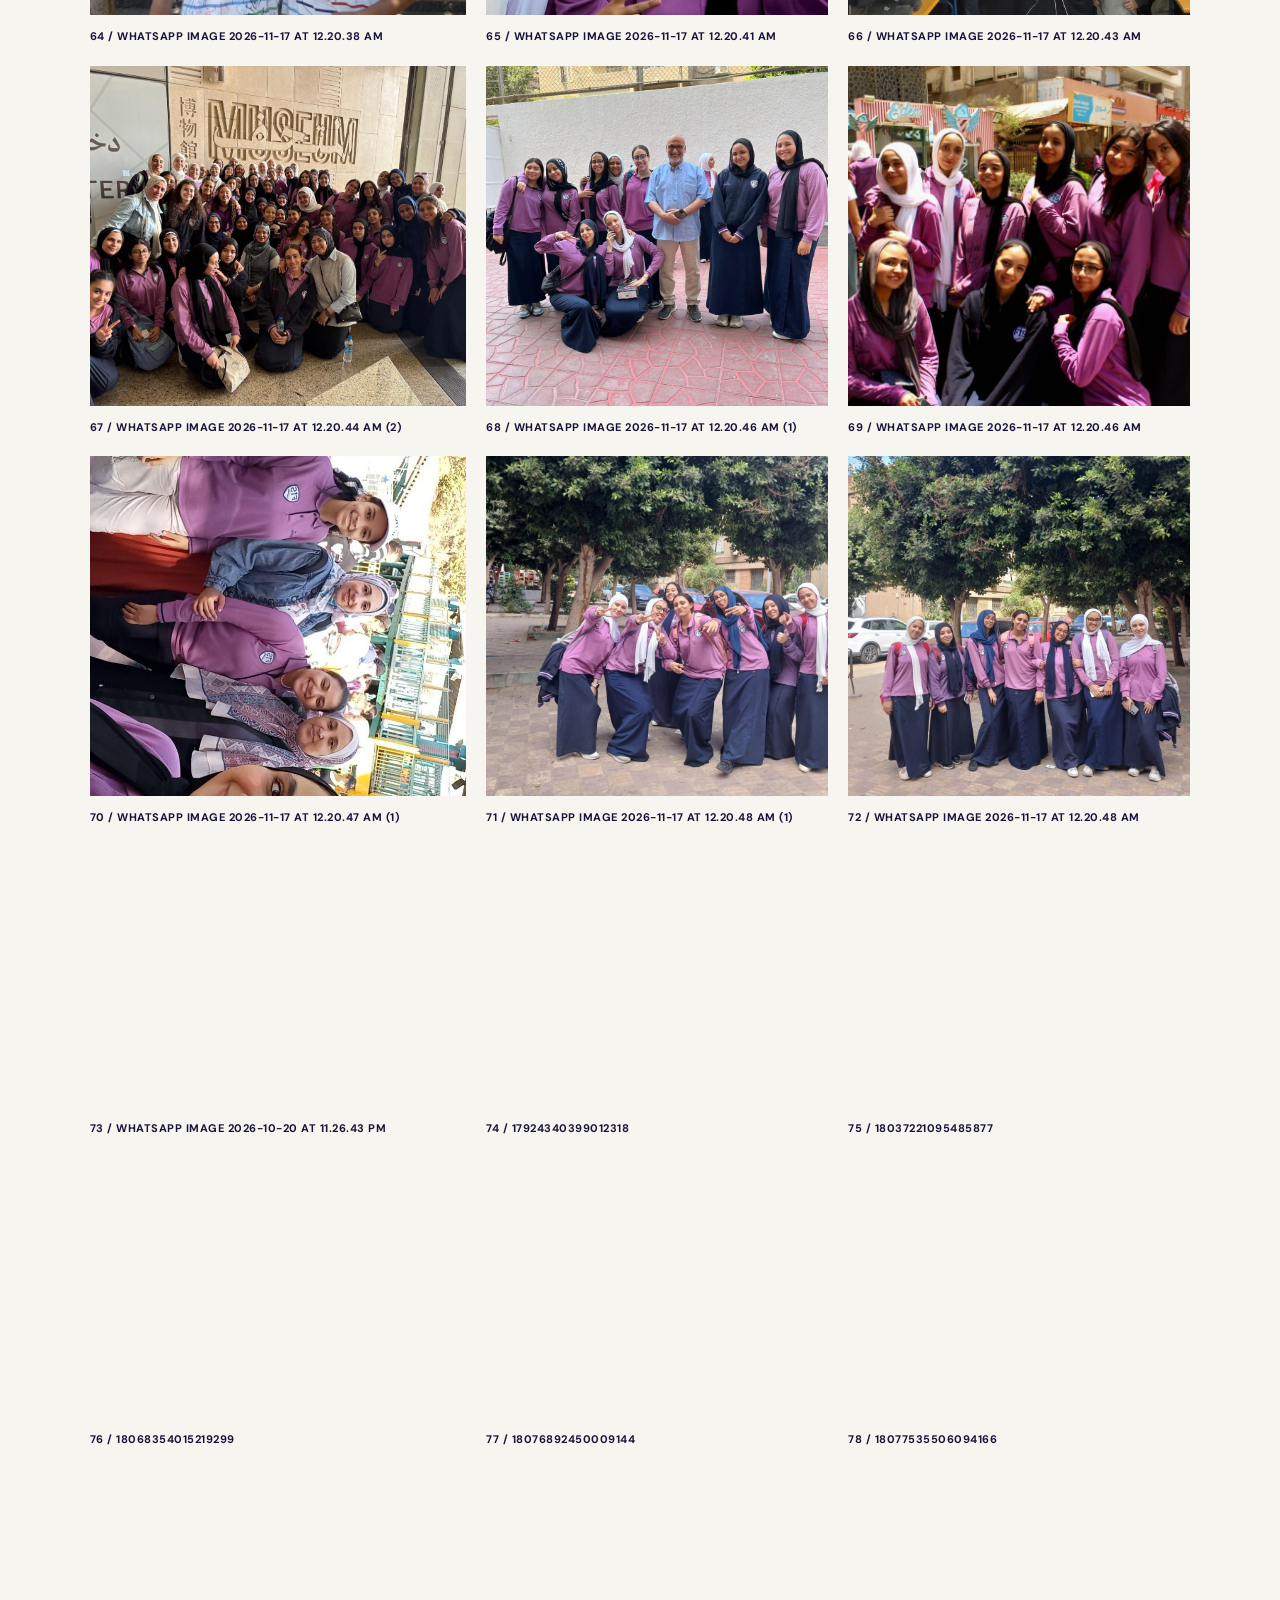
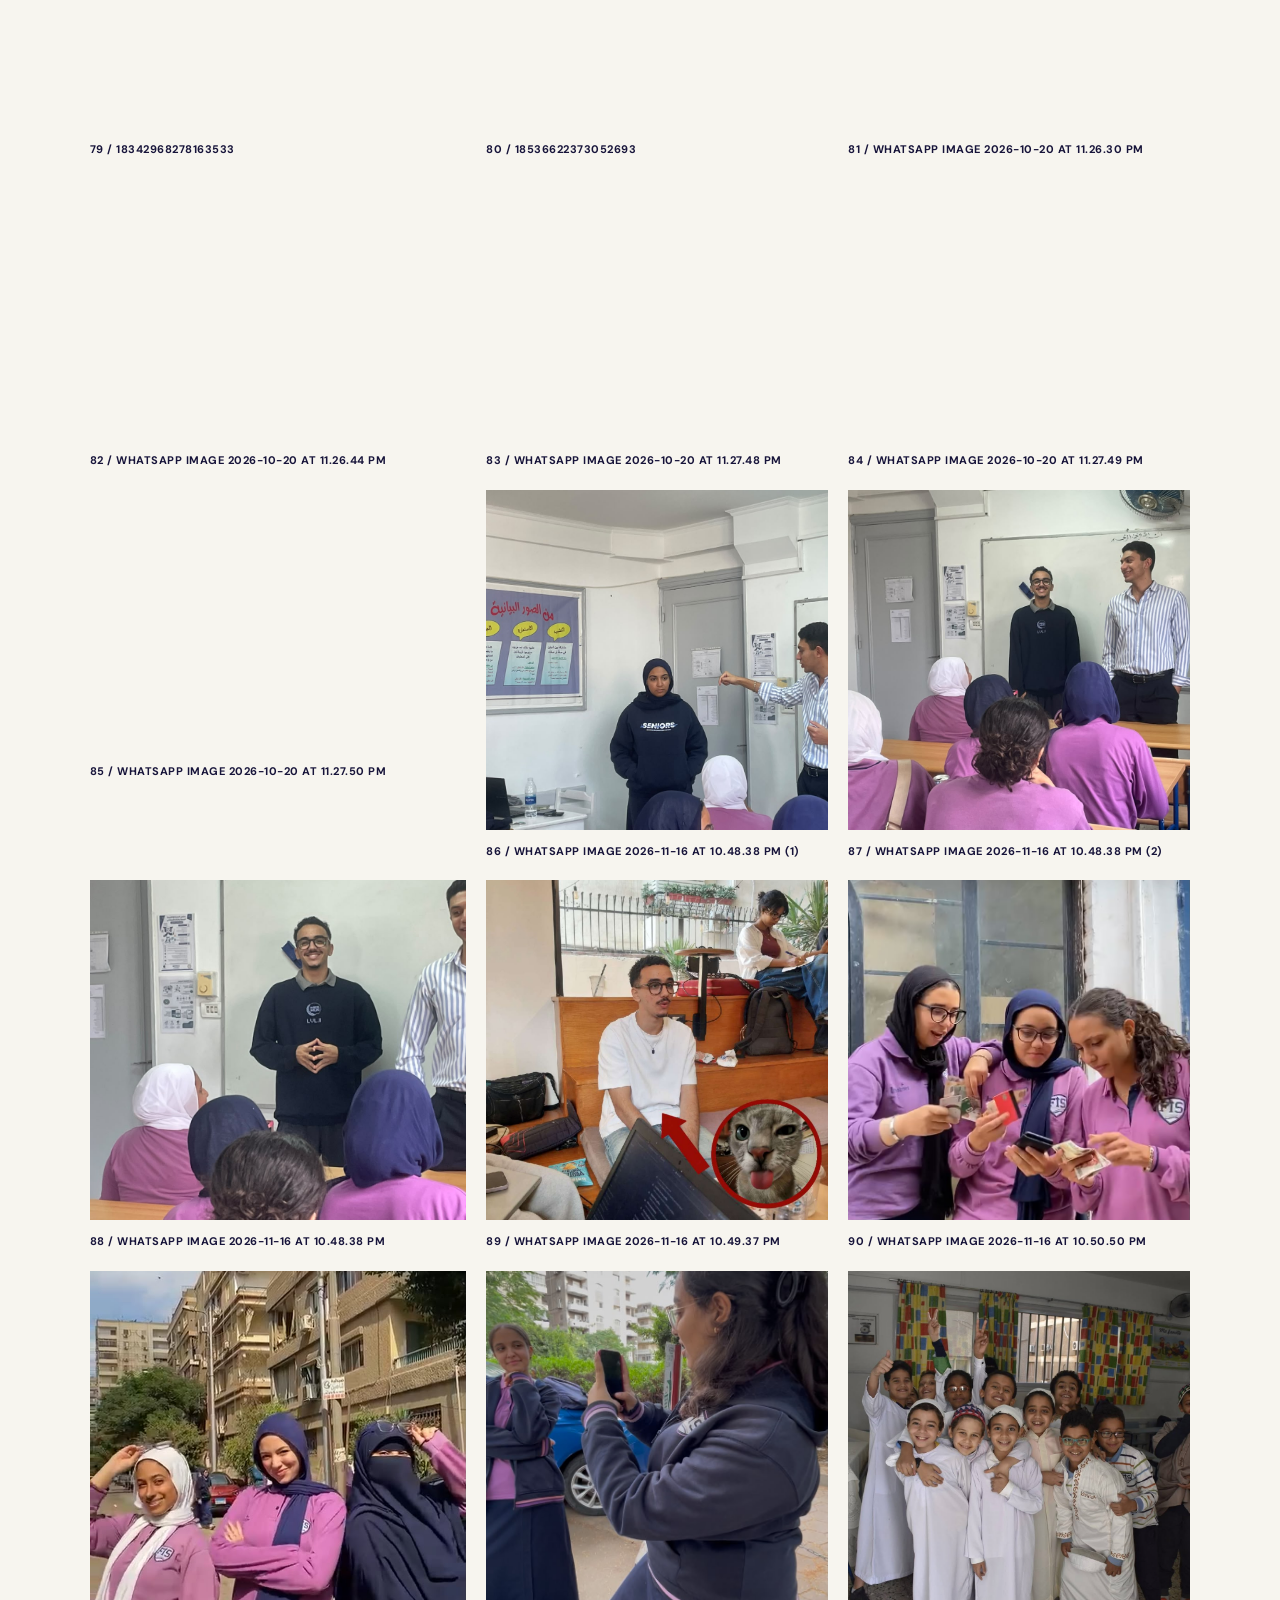
==== commit b087e2c0: "logo" ====
--- a/our-space-index MAIN.html
+++ b/our-space-index MAIN.html
@@ -12,7 +12,7 @@
 <body>
 	<header class="navbar">
 		<a href="#home" class="logo">The <span>Faroukian Hub.</span></a>
-
+<img src="school-logo.png.jpeg" alt="School logo">
 		
 <nav>
     <a href="#about">About</a>
--- a/our-space-style MAIN.css
+++ b/our-space-style MAIN.css
@@ -1721,4 +1721,227 @@
     border-radius: 8px !important;
     font-size: 13px !important;
     white-space: nowrap;
-}+}
+
+
+/* ===== NEW FAROUKIAN HUB BRAND THEME ===== */
+
+:root {
+    --ink: #17143A;
+    --paper: #E8E2D2;
+    --yellow: #8294B4;
+    --muted: #626777;
+    --line: #C9C5BB;
+    --white: #F7F5EF;
+
+    --hub-navy: #17143A;
+    --hub-navy-dark: #080F12;
+    --hub-butter: #8294B4;
+}
+
+/* NAVIGATION BRAND LOCKUP */
+
+.brand-lockup {
+    display: flex;
+    align-items: center;
+    gap: 12px;
+    flex-shrink: 0;
+}
+
+.brand-mark {
+    width: 58px;
+    height: 58px;
+    border-radius: 50%;
+    background: #E8E2D2;
+    border: 2px solid #8294B4;
+    display: flex;
+    align-items: center;
+    justify-content: center;
+    overflow: hidden;
+    flex-shrink: 0;
+}
+
+.brand-mark img {
+    width: 100%;
+    height: 100%;
+    object-fit: cover;
+    object-position: center;
+    padding: 0;
+}
+
+.navbar .logo {
+    font-size: 1.4rem;
+    color: #17143A;
+}
+
+.navbar .logo span {
+    color: #17143A;
+    background: linear-gradient(
+        transparent 60%,
+        #8294B4 60%
+    );
+}
+
+/* NAVIGATION */
+
+.navbar {
+    background: #E8E2D2;
+    border-color: #C9C5BB;
+}
+
+.navbar nav a:hover,
+.navbar nav a:focus-visible {
+    color: #8294B4;
+}
+
+.nav-cta {
+    border-color: #17143A;
+}
+
+.nav-cta:hover {
+    background: #8294B4;
+}
+
+/* BUTTONS AND ACCENTS */
+
+.button-dark,
+.gallery-filter.is-active {
+    background: #17143A;
+    border-color: #17143A;
+}
+
+.button-dark:hover {
+    background: #080F12;
+}
+
+.button-light:hover {
+    background: #8294B4;
+}
+
+.team-group-title span {
+    background: #8294B4;
+}
+
+.leader-card {
+    border-color: rgba(130, 148, 180, 0.65);
+}
+
+.leader-card .card-tag {
+    color: #65799E;
+}
+
+/* DECORATIVE SECTIONS */
+
+.hero-art,
+.closing {
+    background: #8294B4;
+}
+
+.art-spark,
+.art-spark::after,
+.cover-star,
+.cover-star::after {
+    background: #17143A;
+}
+
+.yearbook {
+    background: #D6D1C4;
+}
+
+.yearbook-cover {
+    background: #17143A;
+    box-shadow: 18px 18px 0 #8294B4;
+}
+
+/* GALLERY */
+
+.gallery-art-one {
+    background: #8294B4;
+}
+
+.gallery-art-two {
+    background: #D6D1C4;
+}
+
+.gallery-art-three {
+    background: #B7C1D2;
+}
+
+/* TEAM CAROUSEL */
+
+.carousel-arrow {
+    background: #8294B4;
+    color: #17143A;
+}
+
+.carousel-arrow:hover {
+    background: #65799E;
+}
+
+/* MERCH */
+
+.product-shirt {
+    background: #D6D1C4;
+}
+
+.product-hoodie {
+    background: #B7C1D2;
+}
+
+.product-shirt p {
+    background: #17143A;
+    color: #E8E2D2;
+}
+
+.product-hoodie p {
+    background: #8294B4;
+    color: #17143A;
+}
+
+/* SUGGESTIONS */
+
+.suggestions-section {
+    background: #D6D1C4;
+    color: #17143A;
+}
+
+.suggestions-section .section-eyebrow,
+.suggestions-section h2 {
+    color: #17143A;
+}
+
+.suggestions-container button {
+    background: #17143A;
+}
+
+.suggestions-container button:hover {
+    background: #080F12;
+}
+
+/* MOBILE BRAND */
+
+@media (max-width: 700px) {
+    .brand-mark {
+        width: 48px;
+        height: 48px;
+    }
+
+    .navbar .logo {
+        font-size: 1.15rem;
+    }
+
+    .brand-lockup {
+        gap: 9px;
+    }
+}
+
+@media (max-width: 400px) {
+    .brand-mark {
+        width: 42px;
+        height: 42px;
+    }
+
+    .navbar .logo {
+        font-size: 1rem;
+    }
+}
